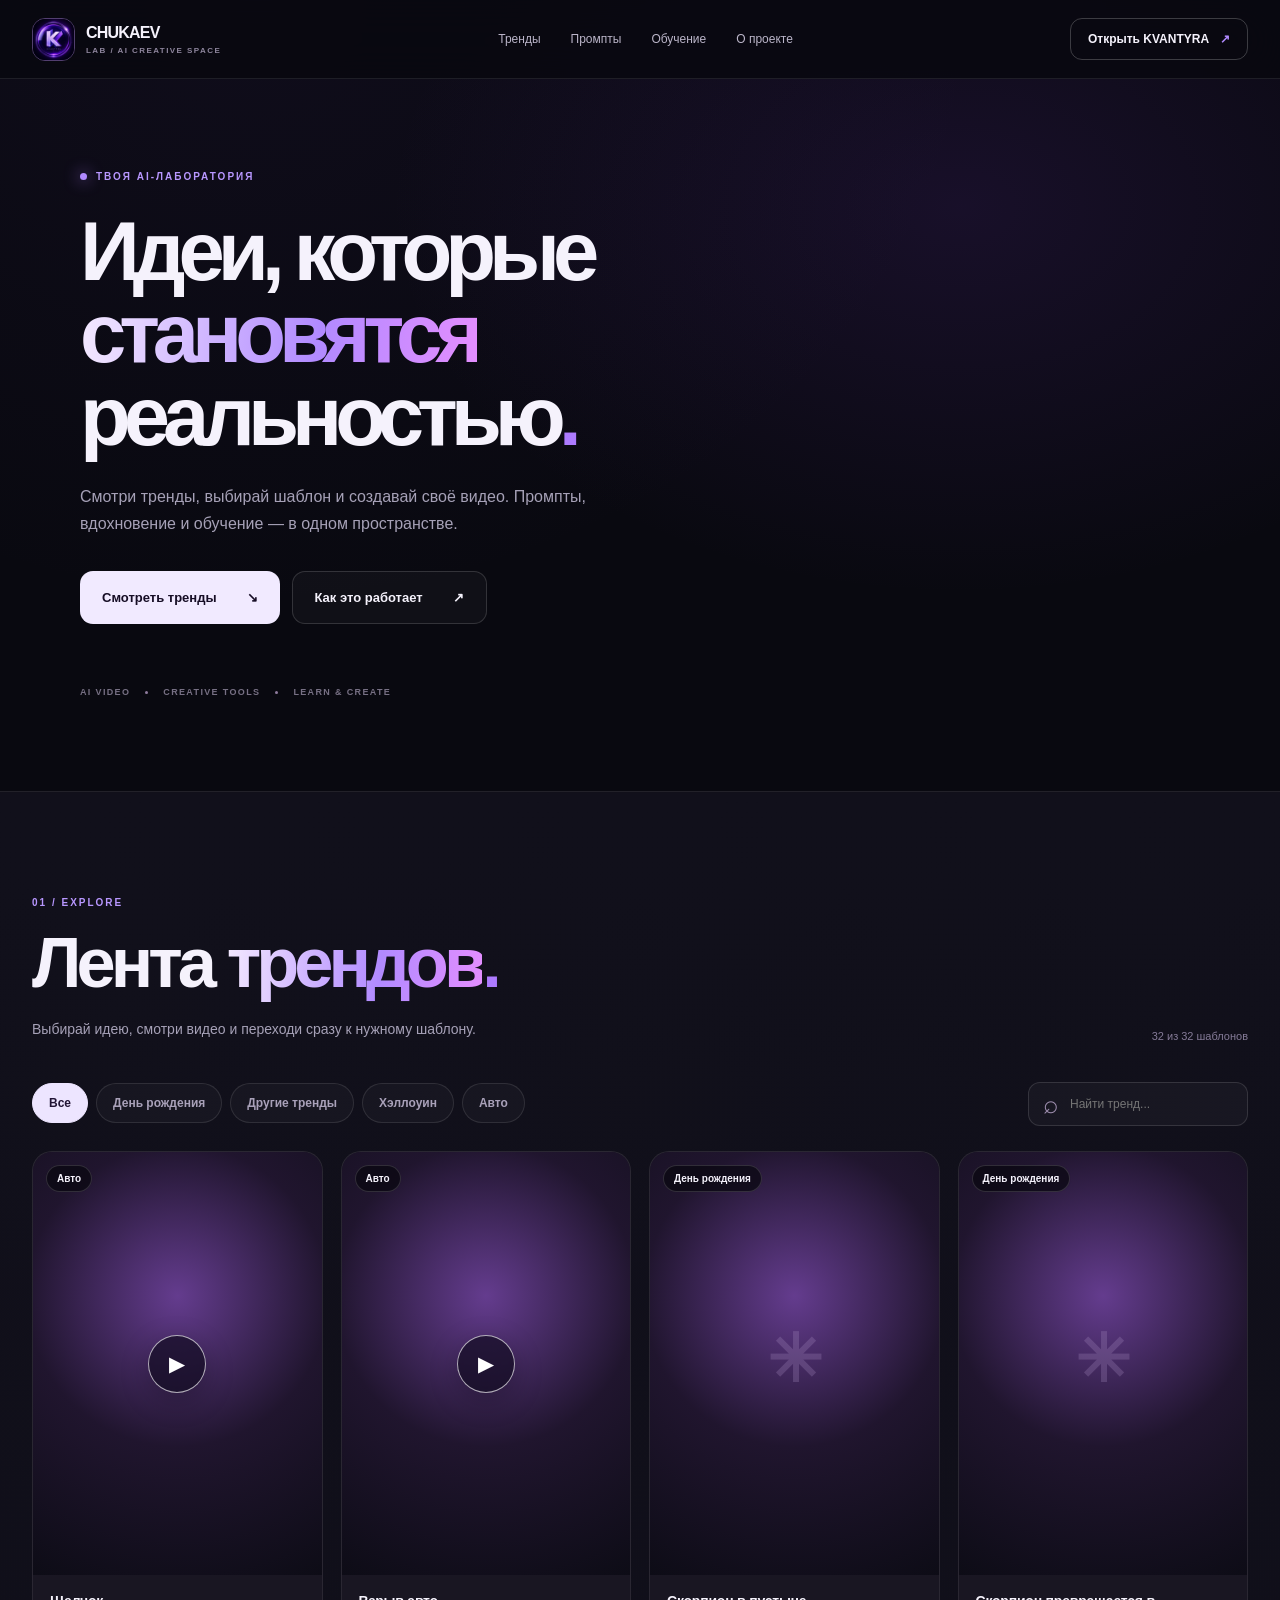
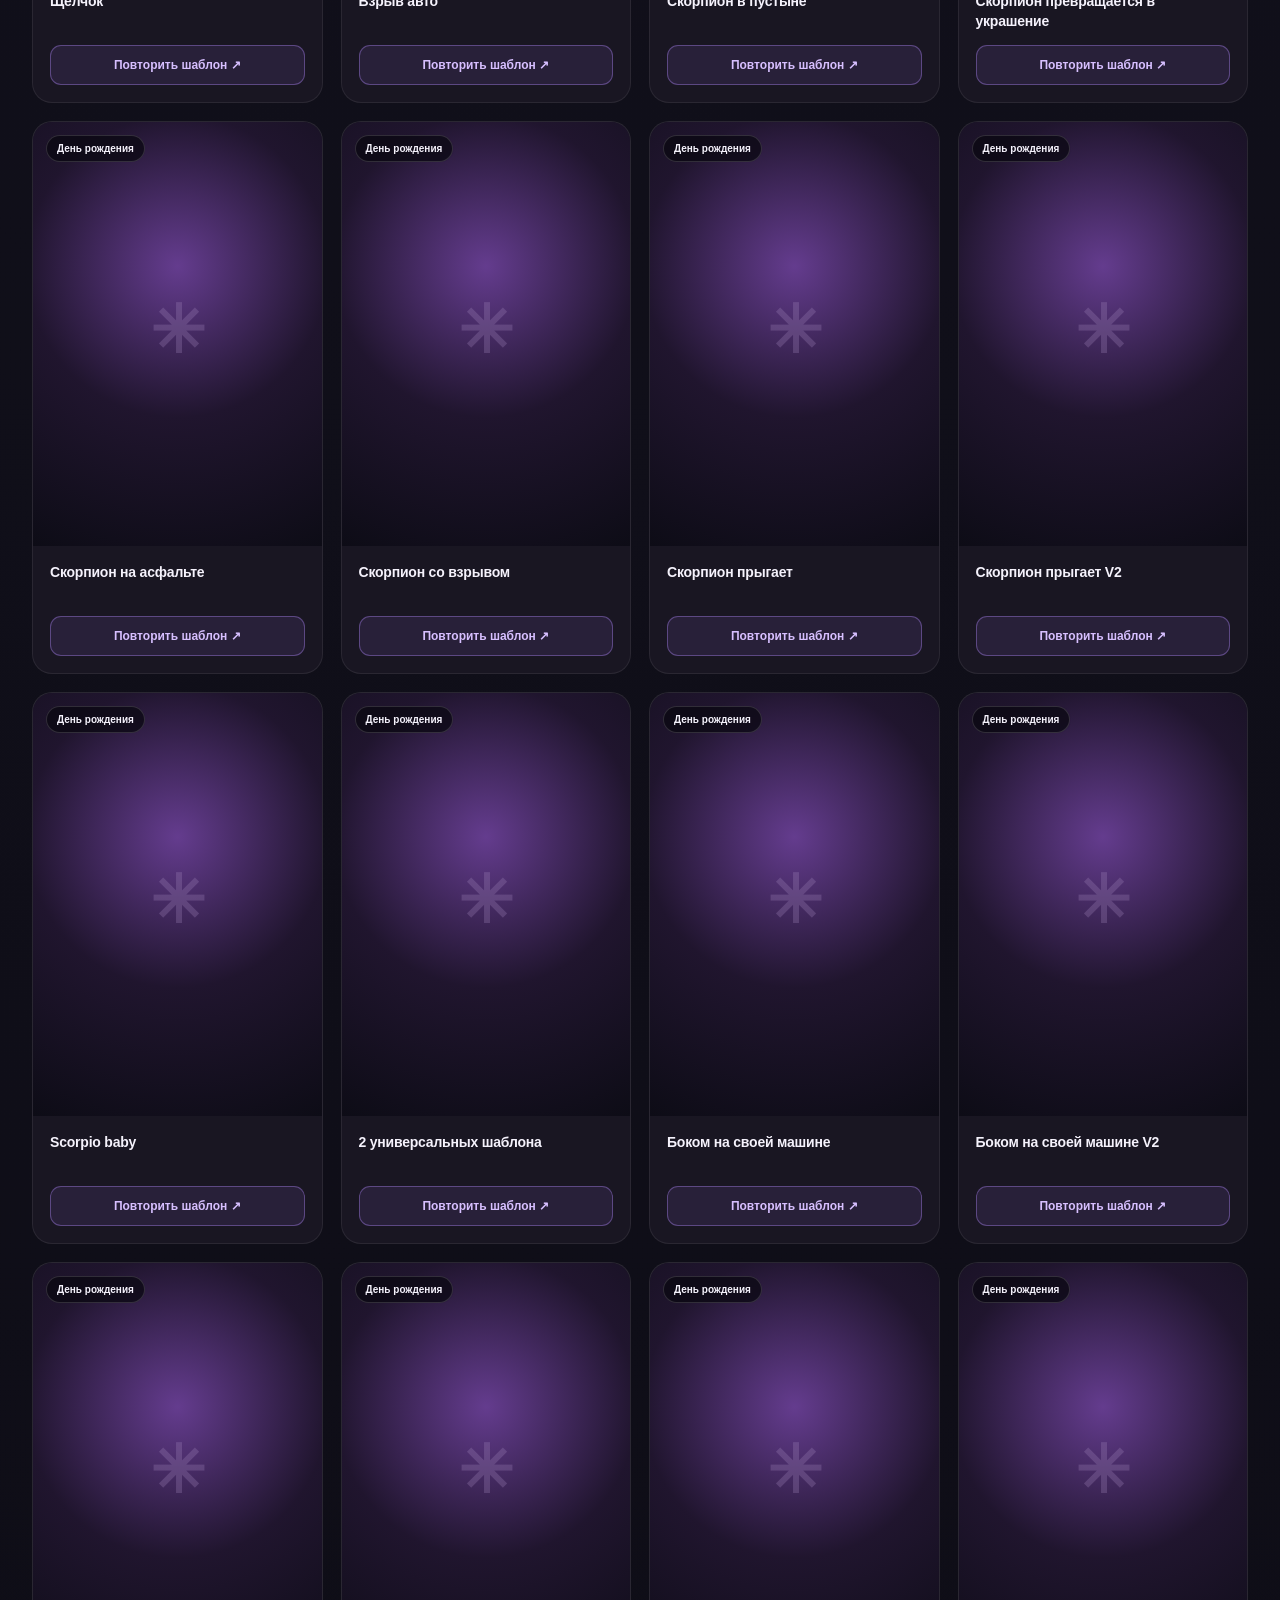
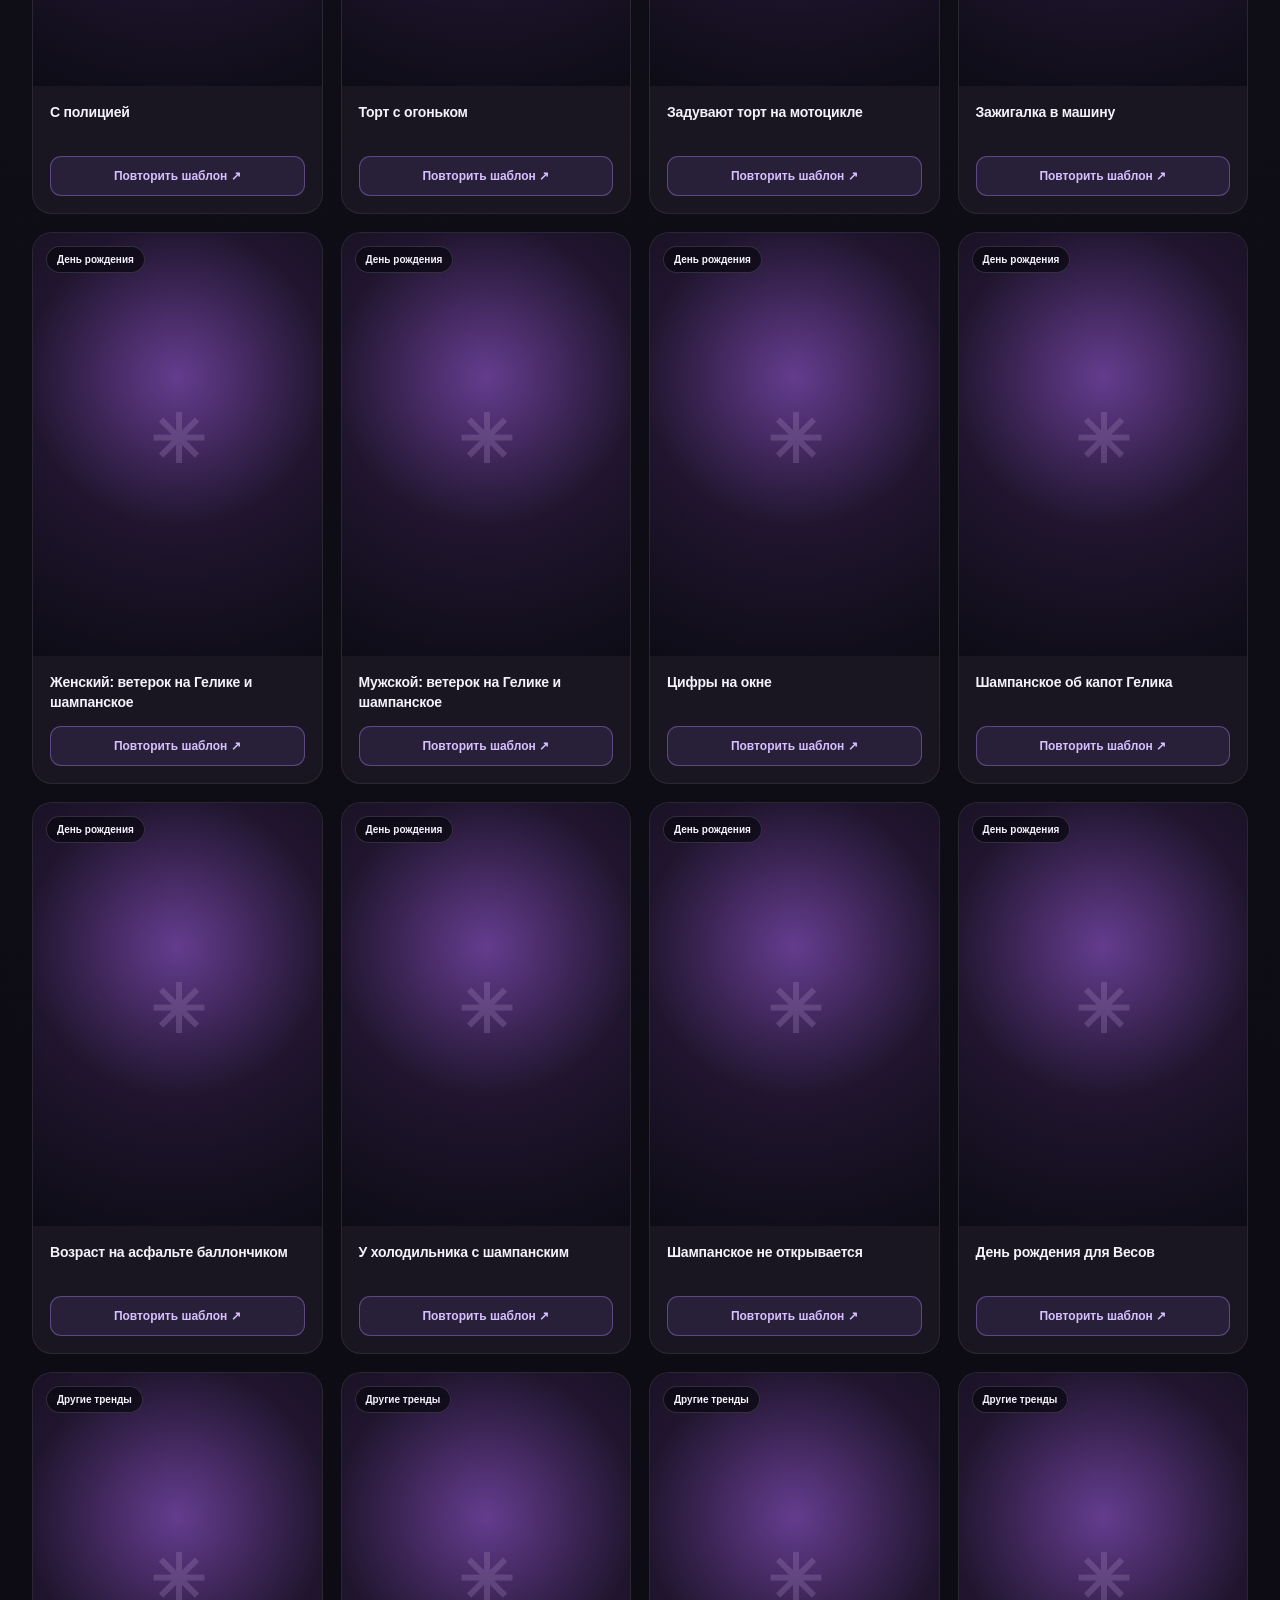
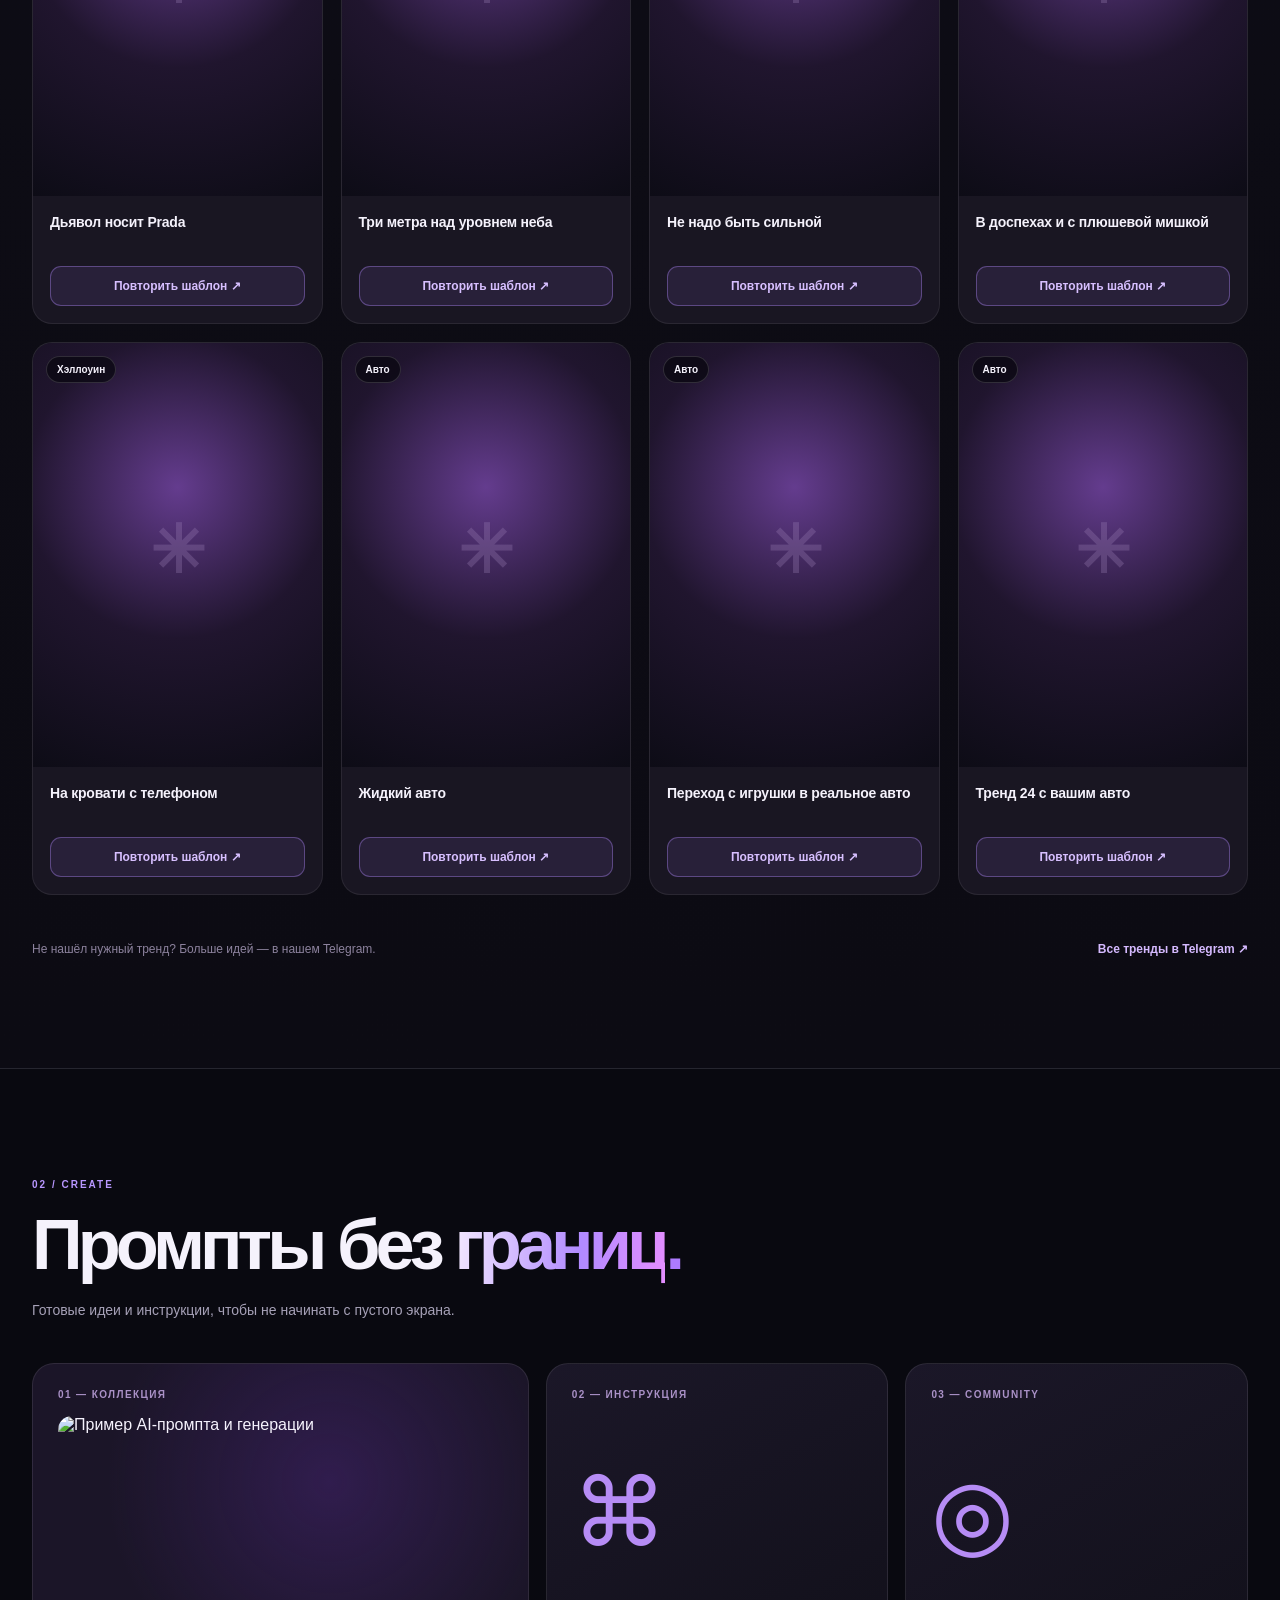
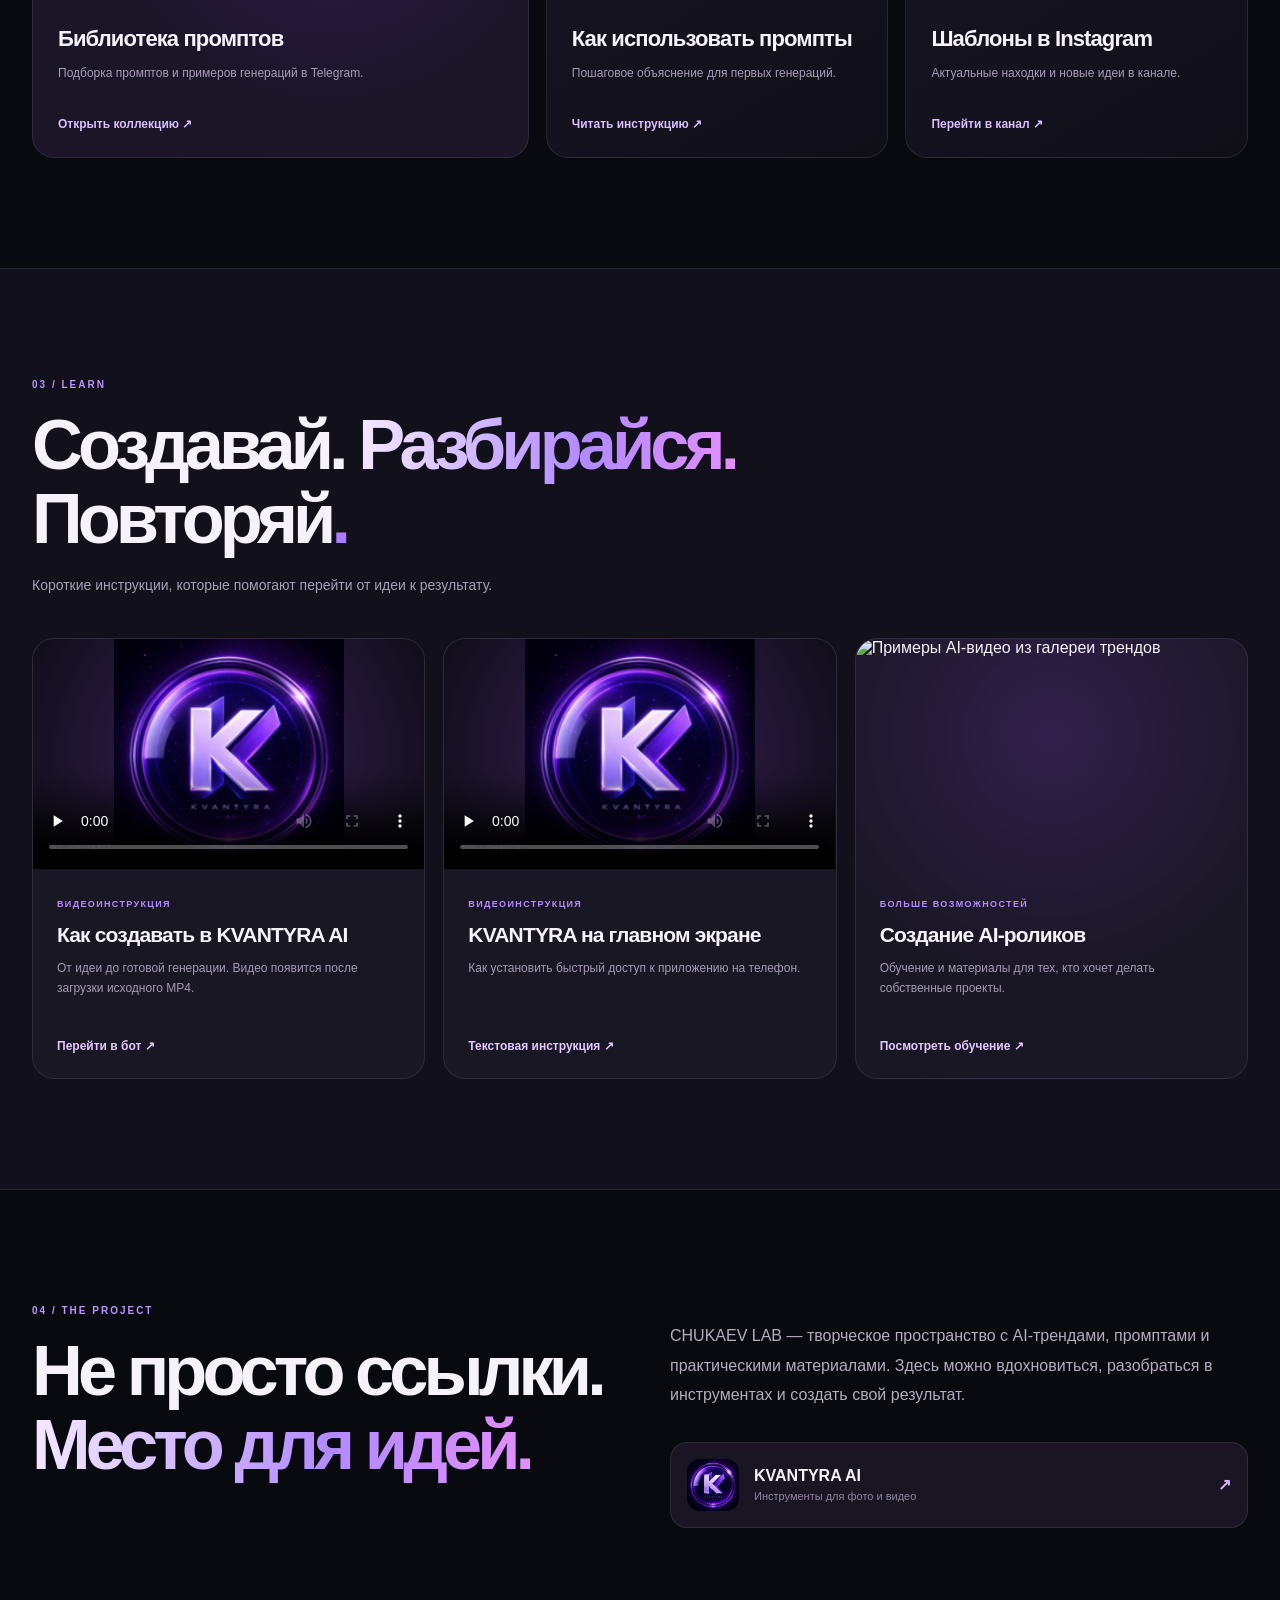
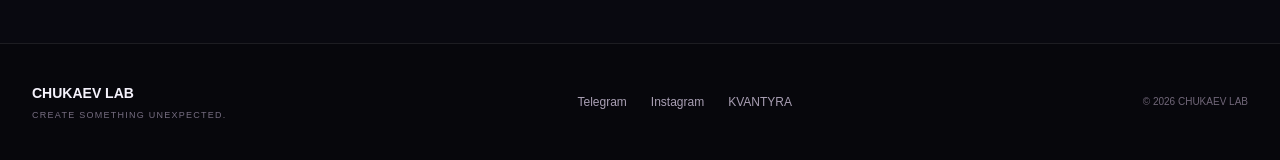
==== index.html @ f34a808a "Add files via upload" ====
<!doctype html><html lang="ru"><head><meta charset="utf-8"><meta name="viewport" content="width=device-width,initial-scale=1,viewport-fit=cover"><meta name="theme-color" content="#090910"><meta name="description" content="CHUKAEV LAB — галерея AI-трендов, промпты, обучение и KVANTYRA AI."><title>CHUKAEV LAB — AI-тренды, промпты и обучение</title><link rel="icon" href="favicon.ico"><link rel="stylesheet" href="styles.css"></head><body>
<header class="header"><div class="container nav"><a class="wordmark" href="#home"><img class="brand-logo" src="assets/brand/kvantyra.png" alt="KVANTYRA AI"><span>CHUKAEV<span class="wordmark-sub">LAB / AI CREATIVE SPACE</span></span></a><nav class="desktop-nav" aria-label="Разделы"><a href="#trends">Тренды</a><a href="#prompts">Промпты</a><a href="#learn">Обучение</a><a href="#about">О проекте</a></nav><a class="nav-cta" href="https://t.me/kvantyra_ai_bot" target="_blank" rel="noopener noreferrer">Открыть KVANTYRA <span>↗</span></a></div></header>
<main id="home"><section class="hero container"><div class="hero-copy"><div class="eyebrow"><span class="live-dot"></span> ТВОЯ AI-ЛАБОРАТОРИЯ</div><h1>Идеи, которые<br><em>становятся</em><br>реальностью<span class="period">.</span></h1><p>Смотри тренды, выбирай шаблон и создавай своё видео. Промпты, вдохновение и обучение — в одном пространстве.</p><div class="hero-actions"><a class="btn btn-light" href="#trends">Смотреть тренды <span>↘</span></a><a class="btn btn-ghost" href="#learn">Как это работает <span>↗</span></a></div><div class="hero-meta"><span>AI VIDEO</span><i></i><span>CREATIVE TOOLS</span><i></i><span>LEARN & CREATE</span></div></div></section>
<section class="catalog-section" id="trends"><div class="container"><div class="section-heading"><div><div class="eyebrow">01 / EXPLORE</div><h2>Лента <em>трендов</em><span class="period">.</span></h2><p>Выбирай идею, смотри видео и переходи сразу к нужному шаблону.</p></div><div class="counter" id="counter">Каталог шаблонов</div></div><div class="catalog-tools"><div class="filters" id="filters" aria-label="Категории"></div><label class="search"><span aria-hidden="true">⌕</span><input id="search" type="search" placeholder="Найти тренд..." autocomplete="off" aria-label="Поиск шаблонов"></label></div><div id="catalog" class="catalog" aria-live="polite"></div><p id="empty" class="empty" hidden>Ничего не найдено. Попробуй другую категорию или запрос.</p><div class="catalog-footer"><p>Не нашёл нужный тренд? Больше идей — в нашем Telegram.</p><a href="https://t.me/ai_prompts_chukaev/4358" target="_blank" rel="noopener noreferrer">Все тренды в Telegram ↗</a></div></div></section>
<section class="prompts-section container" id="prompts"><div class="section-heading"><div><div class="eyebrow">02 / CREATE</div><h2>Промпты без <em>границ</em><span class="period">.</span></h2><p>Готовые идеи и инструкции, чтобы не начинать с пустого экрана.</p></div></div><div class="feature-grid"><a class="feature feature-main" href="https://t.me/ai_prompts_chukaev/4358" target="_blank" rel="noopener noreferrer"><span class="feature-index">01 — КОЛЛЕКЦИЯ</span><img class="feature-photo" src="assets/brand/prompts-preview.jpg" alt="Пример AI-промпта и генерации" loading="lazy"><div><h3>Библиотека промптов</h3><p>Подборка промптов и примеров генераций в Telegram.</p><span class="feature-link">Открыть коллекцию ↗</span></div></a><a class="feature" href="https://t.me/ai_prompts_chukaev/4358?comment=7803" target="_blank" rel="noopener noreferrer"><span class="feature-index">02 — ИНСТРУКЦИЯ</span><div class="feature-icon">⌘</div><div><h3>Как использовать промпты</h3><p>Пошаговое объяснение для первых генераций.</p><span class="feature-link">Читать инструкцию ↗</span></div></a><a class="feature" href="https://www.instagram.com/channel/qYfP7tu4u8NRN8SK/" target="_blank" rel="noopener noreferrer"><span class="feature-index">03 — COMMUNITY</span><div class="feature-icon">◎</div><div><h3>Шаблоны в Instagram</h3><p>Актуальные находки и новые идеи в канале.</p><span class="feature-link">Перейти в канал ↗</span></div></a></div></section>
<section class="learn-section" id="learn"><div class="container"><div class="section-heading"><div><div class="eyebrow">03 / LEARN</div><h2>Создавай. <em>Разбирайся.</em><br>Повторяй<span class="period">.</span></h2><p>Короткие инструкции, которые помогают перейти от идеи к результату.</p></div></div><div class="lesson-grid"><article class="lesson"><div class="lesson-video"><video controls playsinline preload="none" poster="assets/brand/kvantyra.png"><source src="assets/videos/kvantyra-guide.mp4" type="video/mp4"></video><div class="lesson-fallback">01 / KVANTYRA AI</div></div><div class="lesson-body"><span>ВИДЕОИНСТРУКЦИЯ</span><h3>Как создавать в KVANTYRA AI</h3><p>От идеи до готовой генерации. Видео появится после загрузки исходного MP4.</p><a href="https://t.me/kvantyra_ai_bot" target="_blank" rel="noopener noreferrer">Перейти в бот ↗</a></div></article><article class="lesson"><div class="lesson-video"><video controls playsinline preload="none" poster="assets/brand/kvantyra.png"><source src="assets/videos/kvantyra-install.mp4" type="video/mp4"></video><div class="lesson-fallback">02 / QUICK START</div></div><div class="lesson-body"><span>ВИДЕОИНСТРУКЦИЯ</span><h3>KVANTYRA на главном экране</h3><p>Как установить быстрый доступ к приложению на телефон.</p><a href="https://t.me/ai_prompts_chukaev/3218?single" target="_blank" rel="noopener noreferrer">Текстовая инструкция ↗</a></div></article><article class="lesson lesson-special"><img class="special-photo" src="assets/brand/ai-video-preview.jpg" alt="Примеры AI-видео из галереи трендов" loading="lazy"><div class="lesson-body"><span>БОЛЬШЕ ВОЗМОЖНОСТЕЙ</span><h3>Создание AI-роликов</h3><p>Обучение и материалы для тех, кто хочет делать собственные проекты.</p><a href="https://t.me/tribute/app?startapp=sXKC" target="_blank" rel="noopener noreferrer">Посмотреть обучение ↗</a></div></article></div></div></section>
<section class="about-section container" id="about"><div><div class="eyebrow">04 / THE PROJECT</div><h2>Не просто ссылки.<br><em>Место для идей.</em></h2></div><div class="about-right"><p>CHUKAEV LAB — творческое пространство с AI-трендами, промптами и практическими материалами. Здесь можно вдохновиться, разобраться в инструментах и создать свой результат.</p><a class="about-product" href="https://t.me/kvantyra_ai_bot" target="_blank" rel="noopener noreferrer"><img src="assets/brand/kvantyra.png" alt="Логотип KVANTYRA AI"><span><strong>KVANTYRA AI</strong><small>Инструменты для фото и видео</small></span><b>↗</b></a></div></section></main>
<footer class="footer"><div class="container footer-inner"><div><strong>CHUKAEV LAB</strong><span>CREATE SOMETHING UNEXPECTED.</span></div><div class="footer-links"><a href="https://t.me/ai_prompts_chukaev" target="_blank" rel="noopener noreferrer">Telegram</a><a href="https://www.instagram.com/channel/qYfP7tu4u8NRN8SK/" target="_blank" rel="noopener noreferrer">Instagram</a><a href="https://t.me/kvantyra_ai_bot" target="_blank" rel="noopener noreferrer">KVANTYRA</a></div><small>© 2026 CHUKAEV LAB</small></div></footer><script src="app.js" defer></script></body></html>
---- styles.css ----
:root{color-scheme:dark;--bg:#090910;--panel:#11111b;--ink:#f5f2fc;--muted:#a6a1b7;--line:#ffffff17;--purple:#b18aff}*{box-sizing:border-box}html{scroll-behavior:smooth}body{margin:0;background:var(--bg);color:var(--ink);font-family:Inter,-apple-system,BlinkMacSystemFont,'Segoe UI',sans-serif;-webkit-font-smoothing:antialiased}body:before{content:"";position:absolute;inset:0 0 auto;height:860px;pointer-events:none;background:radial-gradient(ellipse at 75% 24%,#6832ae29,transparent 42%),radial-gradient(ellipse at 20% 0%,#51318a17,transparent 50%)}a{color:inherit;text-decoration:none}button,input{font:inherit}button{cursor:pointer}button:focus-visible,a:focus-visible,input:focus-visible{outline:2px solid var(--purple);outline-offset:3px}.container{width:min(1240px,calc(100% - 64px));margin:auto}.header{position:sticky;top:0;z-index:30;background:#090910d9;border-bottom:1px solid var(--line);backdrop-filter:blur(22px)}.nav{height:78px;display:flex;align-items:center;justify-content:space-between;gap:24px}.wordmark{display:flex;align-items:center;gap:11px;font-size:16px;font-weight:900;letter-spacing:-.05em}.mark{width:43px;height:43px;border:1px solid #ab7dff70;border-radius:14px;display:grid;place-items:center;background:linear-gradient(135deg,#32214c,#110e1d);font-size:24px}.mark span{font-size:10px;color:#c7a3ff}.wordmark-sub{display:block;font-size:8px;letter-spacing:.18em;font-weight:700;color:#8f869e;margin-top:4px}.desktop-nav{display:flex;gap:30px;font-size:12px;color:#bbb5c9}.desktop-nav a:hover,.footer a:hover{color:#fff}.nav-cta{border:1px solid #ffffff35;border-radius:12px;padding:13px 17px;font-size:12px;font-weight:700;white-space:nowrap}.nav-cta span{color:var(--purple);margin-left:8px}.hero{min-height:660px;display:grid;grid-template-columns:1.12fr .88fr;align-items:center;position:relative;gap:20px;padding-block:95px 105px}.eyebrow{font-size:10px;letter-spacing:.2em;color:#b897ff;font-weight:800;display:flex;align-items:center;gap:9px}.live-dot{width:7px;height:7px;background:#b18aff;border-radius:50%;box-shadow:0 0 16px #a874ff}.hero h1{font-size:clamp(54px,6.5vw,104px);line-height:.99;letter-spacing:-.085em;margin:29px 0 25px;font-weight:850}.hero h1 em,h2 em{font-style:normal;background:linear-gradient(95deg,#f4eaff,#b18aff 60%,#e48eff);background-clip:text;color:transparent}.period{color:#ad7bff}.hero-copy>p{max-width:520px;color:var(--muted);line-height:1.7;font-size:16px}.hero-actions{display:flex;gap:12px;flex-wrap:wrap;margin-top:34px}.btn{padding:18px 22px;border-radius:13px;font-size:13px;font-weight:750;display:inline-flex;gap:30px;align-items:center;justify-content:space-between}.btn-light{background:#f1eaff;color:#160d25}.btn-ghost{border:1px solid #ffffff25;background:#ffffff08}.hero-meta{display:flex;gap:15px;align-items:center;color:#777084;font-size:9px;letter-spacing:.15em;font-weight:700;margin-top:63px}.hero-meta i{height:3px;width:3px;background:#8f7c9e;border-radius:50%}.hero-art{height:480px;position:relative;display:grid;place-items:center;isolation:isolate}.hero-art:before{content:"";position:absolute;width:80%;aspect-ratio:1;background:#7138c650;filter:blur(110px);z-index:-1}.orb-ring{position:absolute;width:82%;aspect-ratio:1;border:1px solid #a269ff68;border-radius:50%;box-shadow:0 0 40px #a669ff25,inset 0 0 50px #9a58ff1a;transform:rotateX(24deg) rotate(-17deg)}.ring-two{width:94%;transform:rotateX(55deg) rotate(35deg);border-color:#d49aff42}.orb-core{width:60%;aspect-ratio:1;border-radius:50%;background:radial-gradient(circle at 36% 25%,#a96aff48,#2a114f 38%,#0b0819 76%);border:1px solid #d0a1ff6b;box-shadow:inset 0 0 60px #b065ff35,0 0 80px #8e4cff45;display:grid;place-items:center}.orb-core>span{font-size:clamp(120px,15vw,230px);font-weight:950;letter-spacing:-.14em;line-height:1;text-shadow:0 0 40px #ac72ff9c}.spark{font-size:.22em;vertical-align:top;position:relative;top:.5em;left:-.5em;color:#c79dff}.art-caption{position:absolute;bottom:0;color:#8f80a3;font-size:9px;letter-spacing:.2em}.catalog-section{background:linear-gradient(#11101b,#0c0b13);padding:105px 0 100px;border-block:1px solid var(--line)}.section-heading{display:flex;align-items:end;justify-content:space-between;gap:25px;margin-bottom:40px}.section-heading h2,.about-section h2{font-size:clamp(42px,5.5vw,74px);letter-spacing:-.07em;line-height:1.05;margin:18px 0}.section-heading p{color:var(--muted);font-size:14px;line-height:1.7;margin:0}.counter{color:#857b98;font-size:11px;white-space:nowrap}.catalog-tools{display:flex;align-items:center;justify-content:space-between;gap:18px;margin-bottom:25px}.filters{display:flex;gap:8px;overflow:auto;scrollbar-width:none;padding-bottom:3px}.filters::-webkit-scrollbar{display:none}.filter{background:#ffffff07;color:#a9a1b9;border:1px solid #ffffff1b;border-radius:99px;padding:12px 16px;white-space:nowrap;font-size:12px;font-weight:650}.filter.active{background:#ede5ff;color:#211434;border-color:#ede5ff}.search{height:44px;border:1px solid #ffffff20;border-radius:12px;background:#ffffff08;display:flex;align-items:center;gap:9px;padding:0 14px;min-width:220px;color:#9e8eae}.search span{font-size:26px}.search input{background:none;border:0;outline:0;color:#fff;min-width:0;width:100%;font-size:12px}.catalog{display:grid;grid-template-columns:repeat(4,minmax(0,1fr));gap:18px}.trend-card{background:#191622;border:1px solid #ffffff13;border-radius:20px;overflow:hidden;transition:transform .2s,border-color .2s}.trend-card:hover{transform:translateY(-4px);border-color:#a780ff80}.trend-media{aspect-ratio:9/13.2;background:radial-gradient(circle at 50% 34%,#643c8e,#20152e 48%,#0d0c16);position:relative;overflow:hidden}.trend-media video{width:100%;height:100%;object-fit:cover;display:block}.trend-placeholder{position:absolute;inset:0;display:grid;place-items:center;text-align:center;padding:18px;color:#a58abf}.trend-placeholder strong{font-size:66px;font-weight:900;opacity:.28}.trend-placeholder small{display:block;font-size:11px;margin-top:8px;opacity:.75}.trend-tag{position:absolute;top:13px;left:13px;z-index:2;padding:7px 10px;border-radius:99px;background:#090710b8;border:1px solid #ffffff25;font-size:10px;font-weight:650;backdrop-filter:blur(10px)}.trend-play{position:absolute;bottom:12px;right:12px;z-index:3;width:38px;height:38px;border:1px solid #ffffff52;border-radius:50%;background:#0b081caa;color:#fff;display:grid;place-items:center;font-size:16px}.trend-body{padding:17px}.trend-body h3{font-size:14px;line-height:1.4;min-height:39px;margin:0 0 14px;letter-spacing:-.015em}.trend-action{display:flex;justify-content:center;align-items:center;gap:8px;width:100%;border:1px solid #b48bff60;background:#a47af01c;color:#d7bfff;border-radius:11px;padding:12px 8px;font-size:12px;font-weight:750}.trend-action.disabled{border-color:#ffffff1c;color:#8b8395;background:#ffffff05;cursor:default}.empty{text-align:center;color:#a69eb5;padding:70px 0}.catalog-footer{display:flex;justify-content:space-between;align-items:center;gap:20px;margin-top:35px;color:#8d839e;font-size:12px}.catalog-footer a{color:#d5baff;font-weight:750}.prompts-section{padding-block:110px}.feature-grid{display:grid;grid-template-columns:1.45fr 1fr 1fr;gap:17px}.feature{min-height:330px;background:linear-gradient(150deg,#1b1728,#100f18);border:1px solid var(--line);border-radius:22px;padding:25px;display:flex;flex-direction:column;justify-content:space-between;overflow:hidden;transition:transform .2s}.feature:hover{transform:translateY(-4px)}.feature-main{background:radial-gradient(circle at 60% 30%,#5b2c9955,transparent 55%),#1b1528}.feature-index{color:#aa91c7;font-size:10px;letter-spacing:.14em;font-weight:750}.feature-graphic{font-size:100px;font-weight:900;letter-spacing:-.12em;color:#e8d9ff;line-height:1}.feature-graphic span{font-size:38px;vertical-align:top;color:#b07dff}.feature-icon{font-size:95px;color:#b68cf5;line-height:1}.feature h3{font-size:22px;letter-spacing:-.04em;margin:0 0 8px}.feature p{font-size:12px;color:#a89db7;line-height:1.6;min-height:38px}.feature-link{font-size:12px;color:#d9bfff;font-weight:750}.learn-section{padding:110px 0;background:#11101b;border-block:1px solid var(--line)}.lesson-grid{display:grid;grid-template-columns:repeat(3,1fr);gap:18px}.lesson{background:#191723;border:1px solid var(--line);border-radius:22px;overflow:hidden}.lesson-video{height:230px;position:relative;background:radial-gradient(circle at center,#392058,#100e19)}.lesson-video video{width:100%;height:100%;object-fit:contain;position:relative;z-index:1}.lesson-fallback{position:absolute;bottom:15px;left:18px;font-size:10px;color:#b59dc8;letter-spacing:.1em}.lesson-body{padding:24px}.lesson-body>span{font-size:9px;color:#b48cff;letter-spacing:.15em;font-weight:800}.lesson-body h3{font-size:21px;letter-spacing:-.04em;margin:12px 0}.lesson-body p{font-size:12px;color:#a49bb3;line-height:1.65;min-height:60px}.lesson-body a{display:inline-block;color:#e2c9ff;font-size:12px;font-weight:750;margin-top:8px}.lesson-special{background:radial-gradient(circle at 50% 22%,#683a9d60,#191723 65%)}.special-art{height:230px;display:grid;place-items:center;color:#d1adff;font-size:140px;text-shadow:0 0 55px #a45aff}.about-section{padding-block:115px;display:grid;grid-template-columns:1fr 1fr;gap:60px}.about-right>p{color:#b4acbf;line-height:1.85;font-size:16px}.about-product{display:flex;align-items:center;gap:15px;background:#191523;border:1px solid var(--line);padding:16px;border-radius:17px;margin-top:32px}.about-product img{width:52px;height:52px;object-fit:cover;border-radius:13px}.about-product span{flex:1}.about-product strong,.about-product small{display:block}.about-product small{color:#91859d;font-size:11px;margin-top:5px}.about-product b{color:#d5b4ff}.footer{border-top:1px solid var(--line);background:#07070c}.footer-inner{padding:40px 0;display:flex;align-items:center;justify-content:space-between;gap:30px}.footer-inner strong{font-size:14px}.footer-inner span{display:block;font-size:9px;color:#766d81;letter-spacing:.14em;margin-top:8px}.footer-links{display:flex;gap:24px;color:#a99fb4;font-size:12px}.footer small{color:#716779;font-size:10px}@media(max-width:1050px){.catalog{grid-template-columns:repeat(3,minmax(0,1fr))}.feature-grid{grid-template-columns:repeat(2,1fr)}.feature-main{grid-column:span 2}.hero{min-height:600px}.hero-art{height:400px}.desktop-nav{gap:14px}}@media(max-width:720px){.container{width:min(100% - 32px,540px)}.nav{height:66px}.desktop-nav{display:none}.nav-cta{font-size:10px;padding:12px}.wordmark{font-size:13px}.mark{width:37px;height:37px}.hero{display:flex;flex-direction:column;align-items:stretch;min-height:0;padding:70px 0 65px;gap:10px}.hero h1{font-size:clamp(51px,12vw,80px)}.hero-copy>p{font-size:14px}.hero-art{height:300px}.orb-core>span{font-size:130px}.hero-meta{margin-top:36px}.catalog-section,.prompts-section,.learn-section{padding-block:72px}.section-heading{display:block;margin-bottom:25px}.section-heading h2,.about-section h2{font-size:clamp(40px,9vw,60px)}.counter{margin-top:14px}.catalog-tools{flex-direction:column-reverse;align-items:stretch}.search{width:100%}.catalog{grid-template-columns:repeat(2,minmax(0,1fr));gap:11px}.trend-card{border-radius:15px}.trend-body{padding:12px}.trend-body h3{font-size:12px;min-height:35px}.trend-tag{font-size:9px;top:8px;left:8px}.trend-action{font-size:11px;padding:11px 5px}.catalog-footer{align-items:flex-start;flex-direction:column}.feature-grid,.lesson-grid{grid-template-columns:1fr}.feature-main{grid-column:auto}.feature{min-height:280px}.lesson-video{height:240px}.about-section{grid-template-columns:1fr;padding-block:75px;gap:15px}.footer-inner{align-items:flex-start;flex-direction:column}.footer-links{flex-wrap:wrap}}@media(max-width:380px){.catalog{gap:8px}.trend-body{padding:10px}.trend-body h3{font-size:11px}.hero h1{font-size:49px}.nav-cta{padding:10px 8px}.wordmark-sub{font-size:7px}}@media(prefers-reduced-motion:reduce){*,*:before,*:after{scroll-behavior:auto!important;transition:none!important;animation:none!important}}

/* Video card: centered playback and first-frame preview */
.trend-play{top:50%;left:50%;right:auto;bottom:auto;transform:translate(-50%,-50%);width:58px;height:58px;border:1px solid rgba(255,255,255,.65);border-radius:50%;background:rgba(10,7,23,.62);backdrop-filter:blur(12px);-webkit-backdrop-filter:blur(12px);font-size:21px;box-shadow:0 8px 28px rgba(0,0,0,.25);transition:background .2s,scale .2s}
.trend-play:hover{background:rgba(88,48,137,.85);scale:1.05}
.trend-play:focus-visible{outline:2px solid #fff;outline-offset:4px}
.trend-media video{background:transparent}
@media(max-width:720px){.trend-play{width:52px;height:52px;font-size:19px}}

/* CHUKAEV LAB visual refinements — 2026-10-28 */
.brand-logo{display:block;width:43px;height:43px;flex:0 0 43px;object-fit:cover;border-radius:13px;border:1px solid rgba(193,146,255,.4)}
.hero{grid-template-columns:1fr;min-height:0;max-width:1120px;padding-top:92px;padding-bottom:94px}
.hero-copy{max-width:850px}
.feature-photo{width:100%;height:190px;object-fit:cover;object-position:center 30%;border-radius:14px;display:block;margin:16px 0 20px;filter:saturate(1.08)}
.special-photo{display:block;width:100%;height:230px;object-fit:cover;object-position:center 40%}
.trend-play.is-playing{background:rgba(8,7,16,.13);border-color:rgba(255,255,255,.24);color:rgba(255,255,255,.62);box-shadow:none;backdrop-filter:none;-webkit-backdrop-filter:none;opacity:.25;transition:opacity .2s,background .2s}
.trend-play.is-playing:hover,.trend-play.is-playing:focus-visible{opacity:.85;background:rgba(8,7,16,.45)}
@media(hover:none){.trend-play.is-playing{opacity:.17}}
@media(max-width:720px){.hero{padding:54px 0 68px}.brand-logo{width:37px;height:37px;flex-basis:37px}.feature-photo{height:175px}}
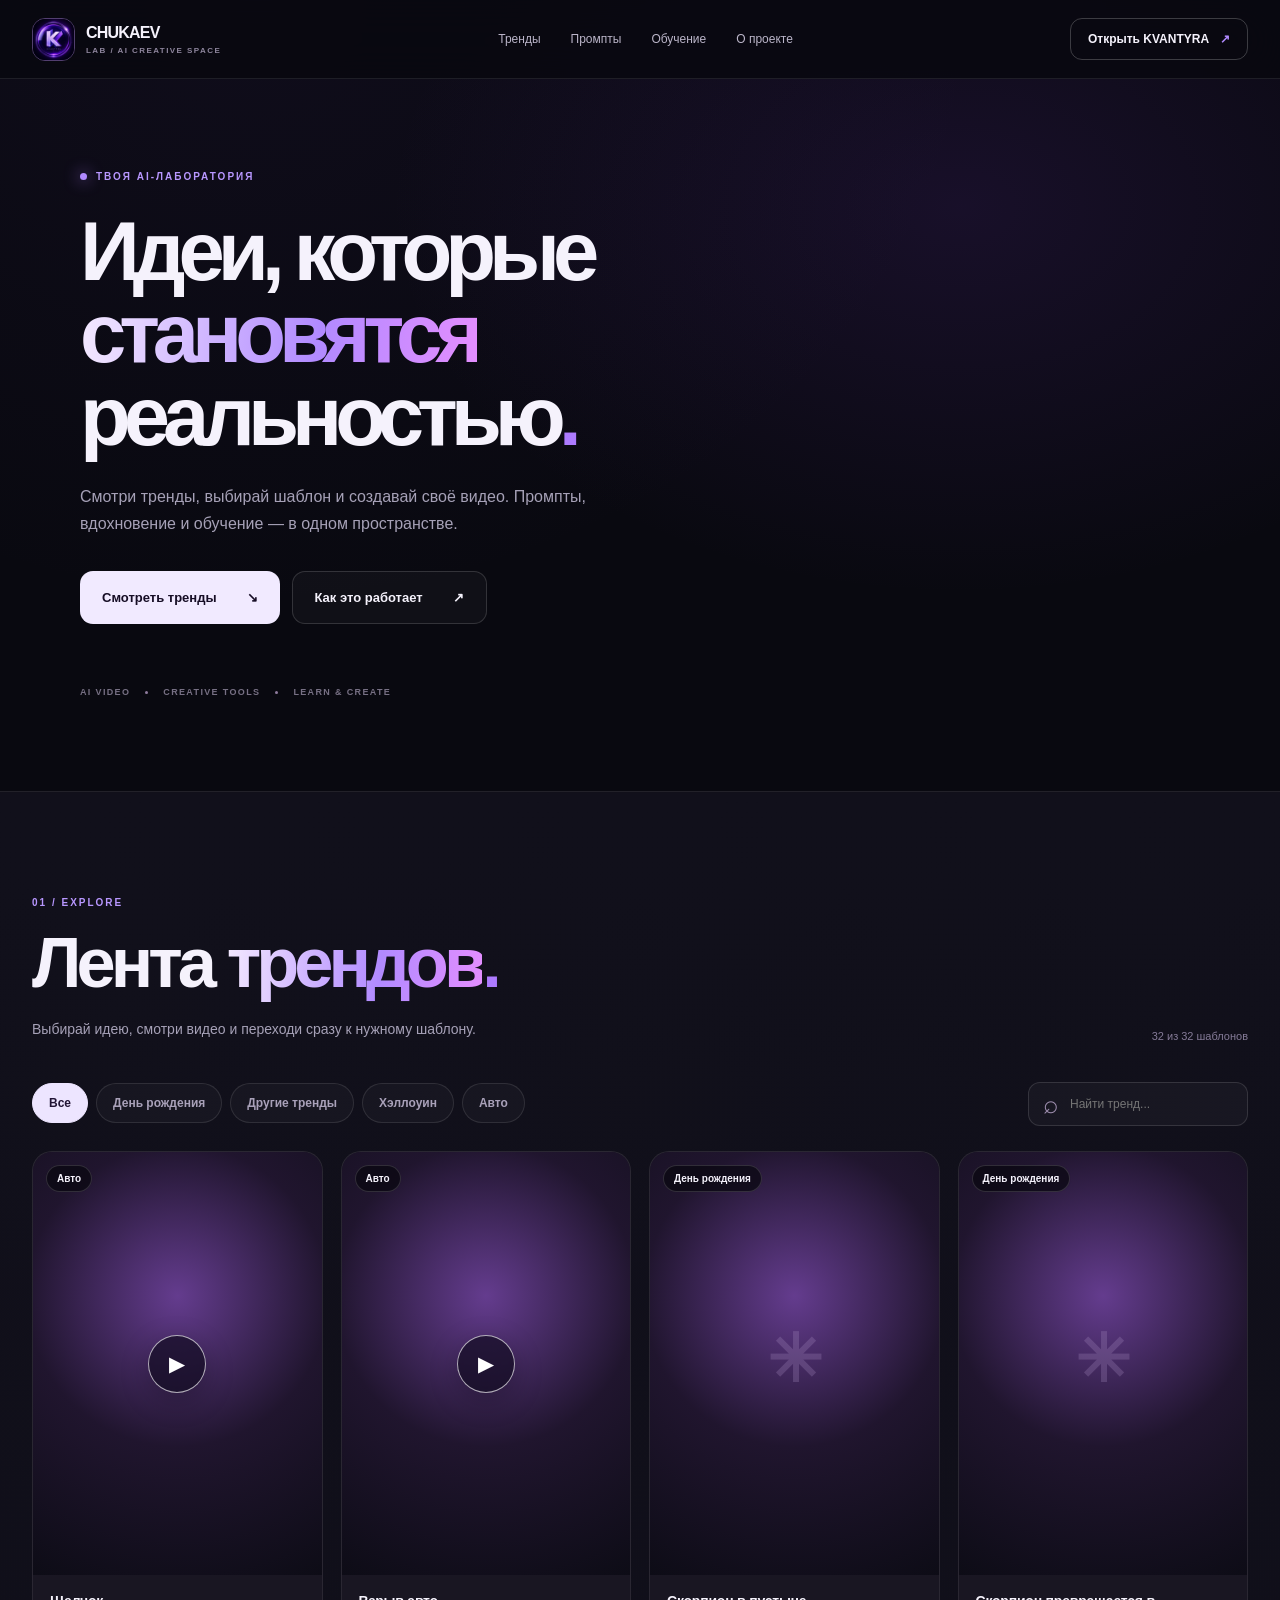
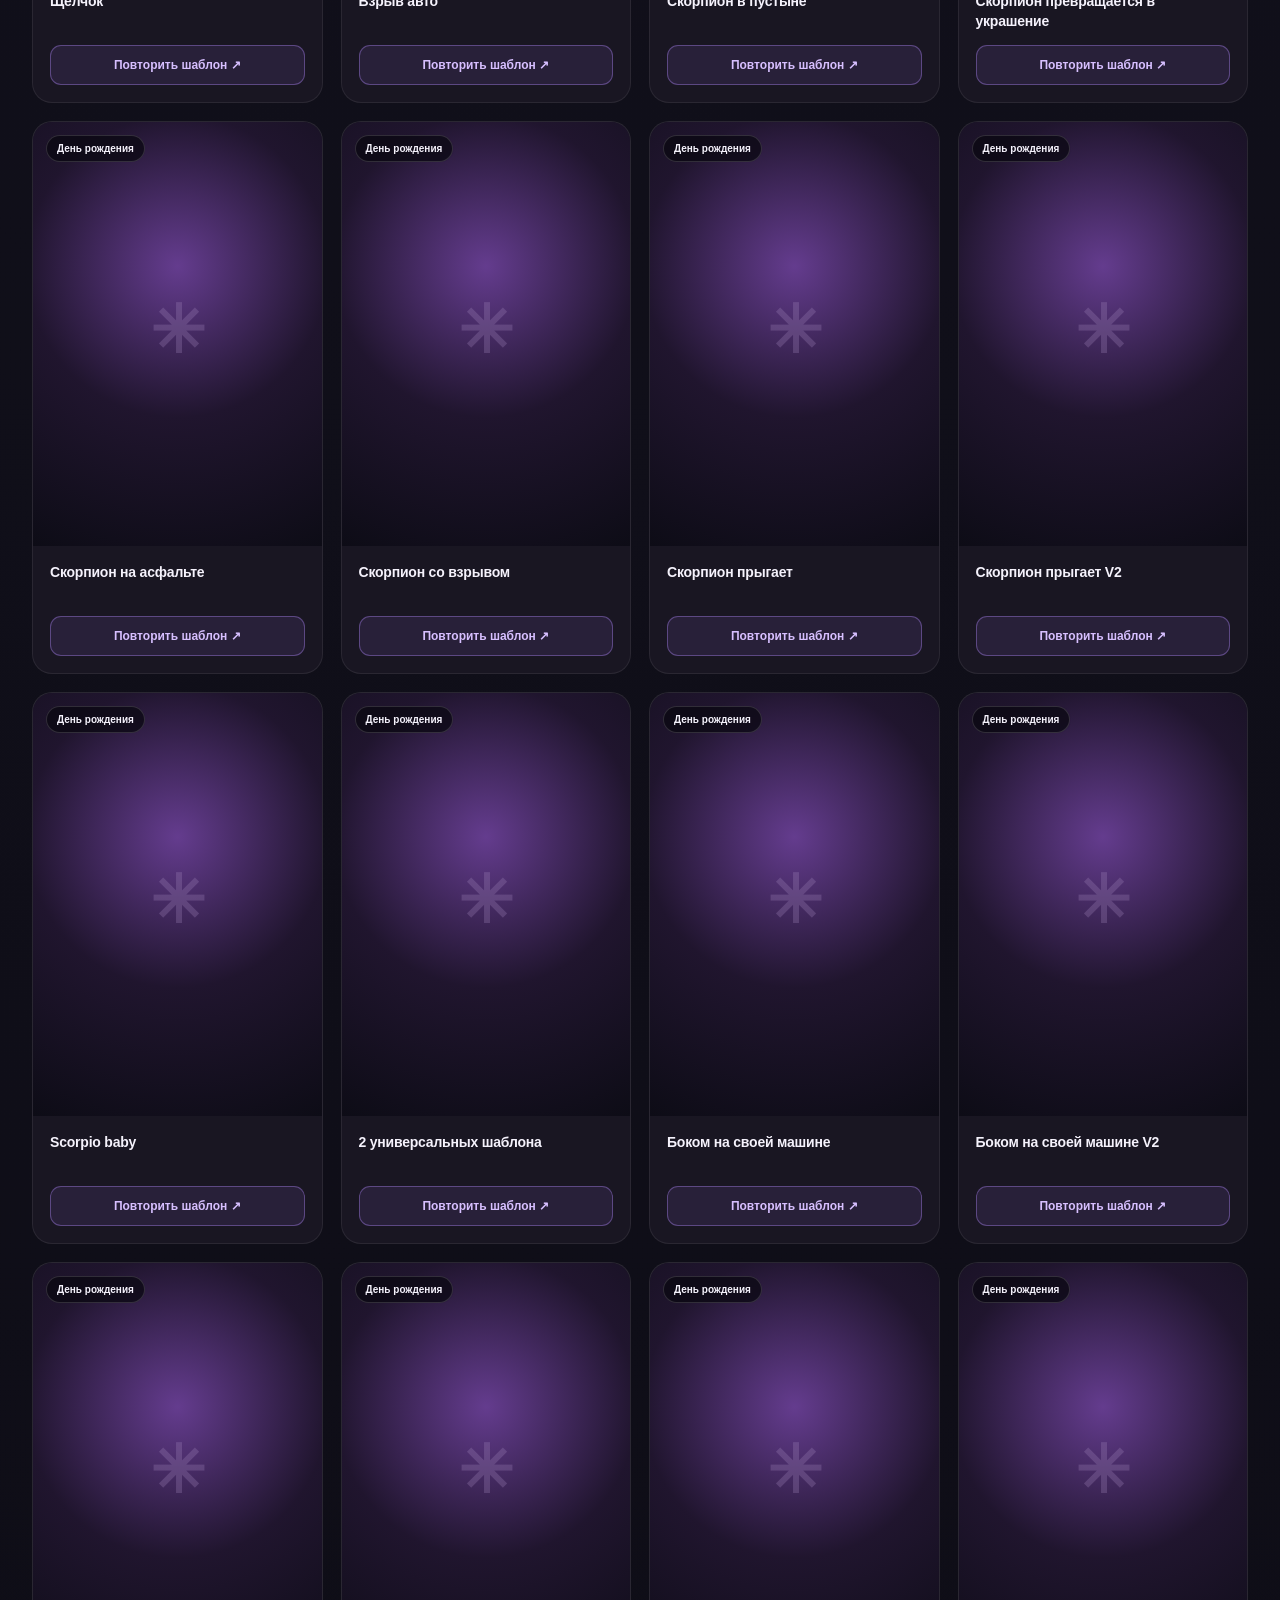
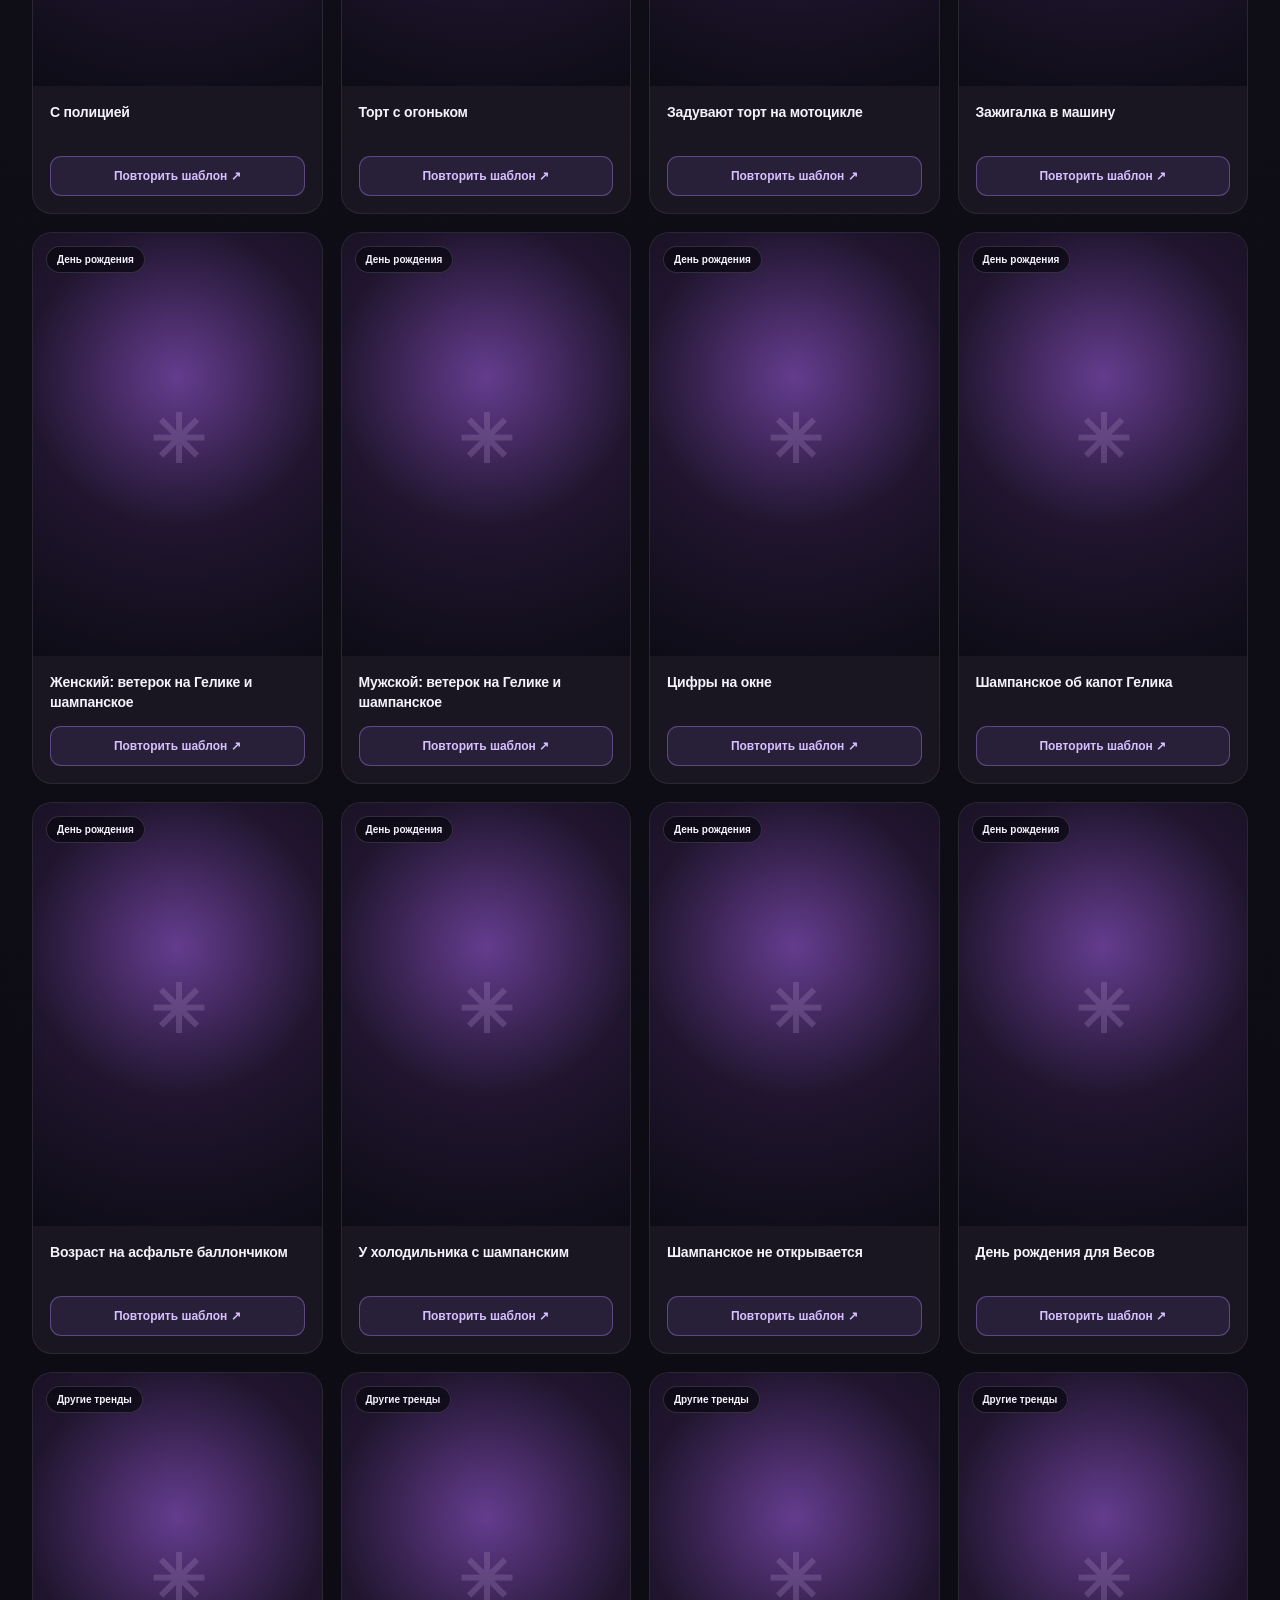
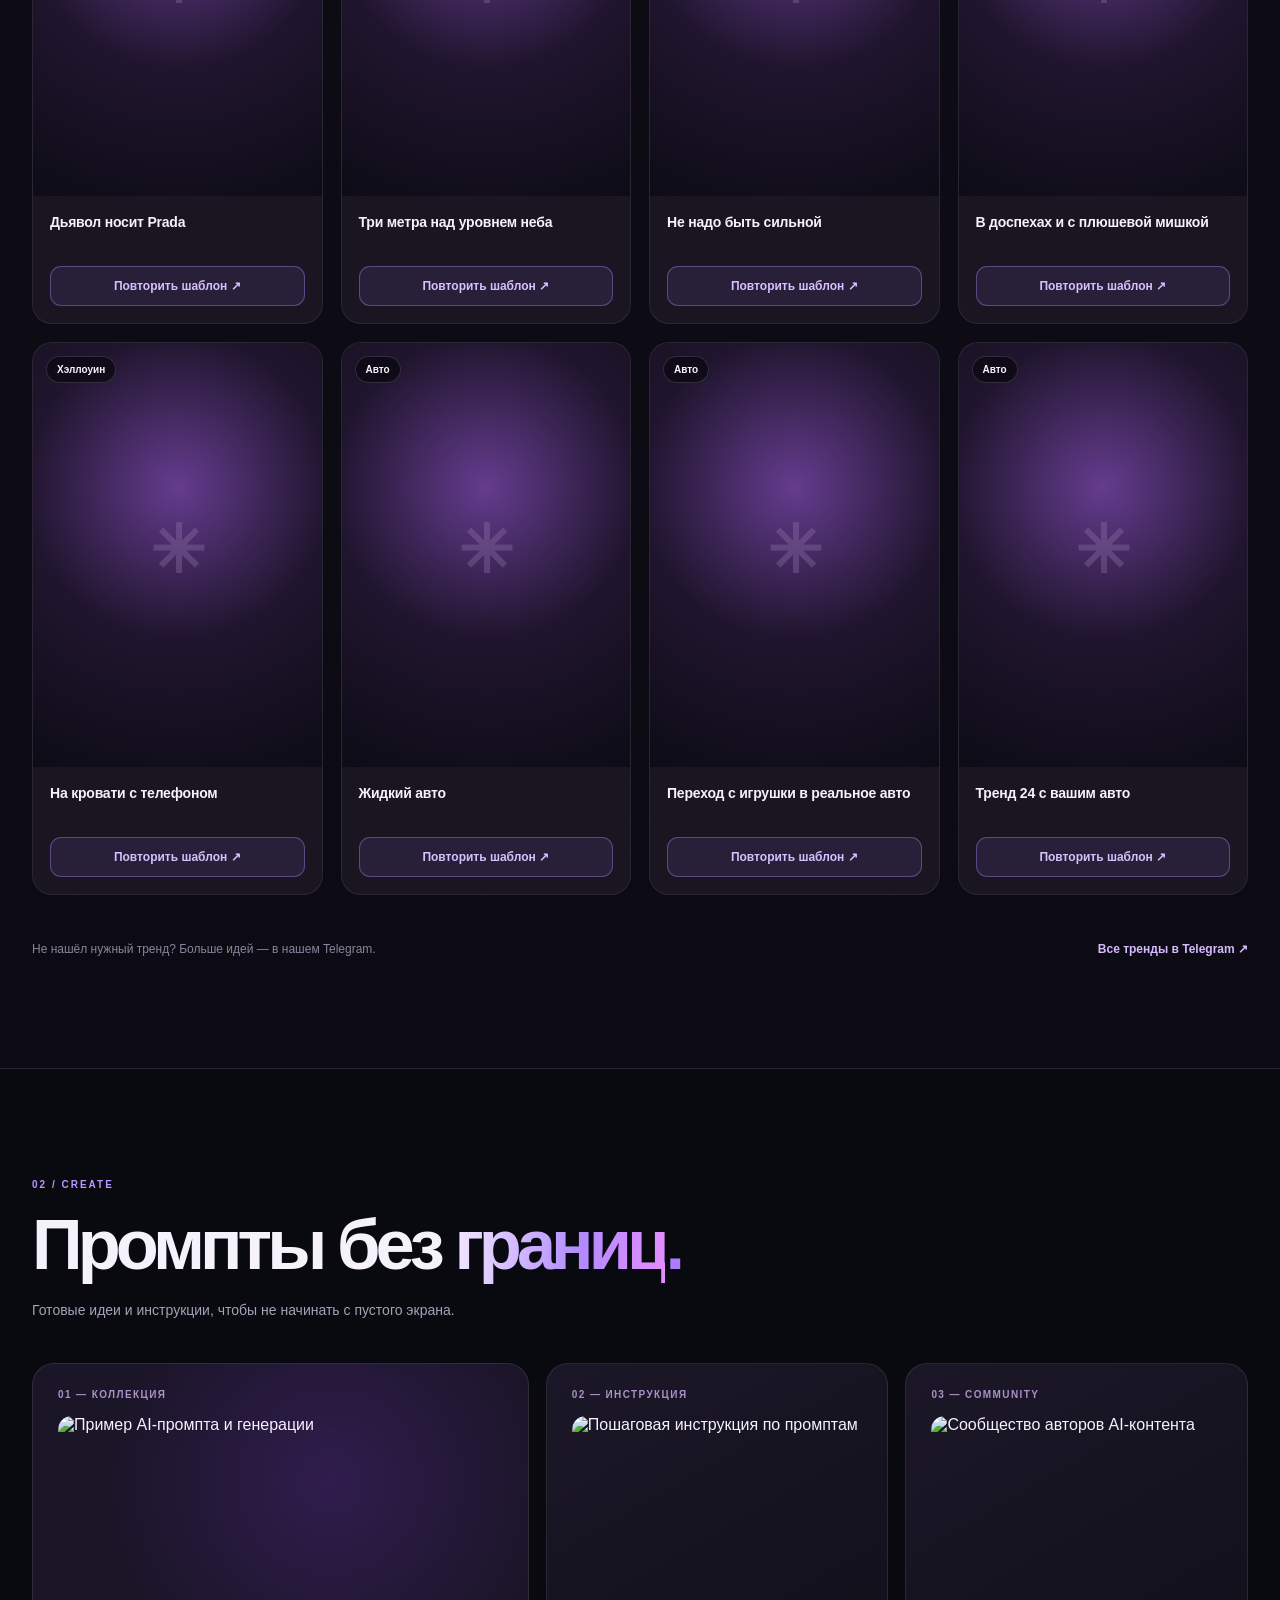
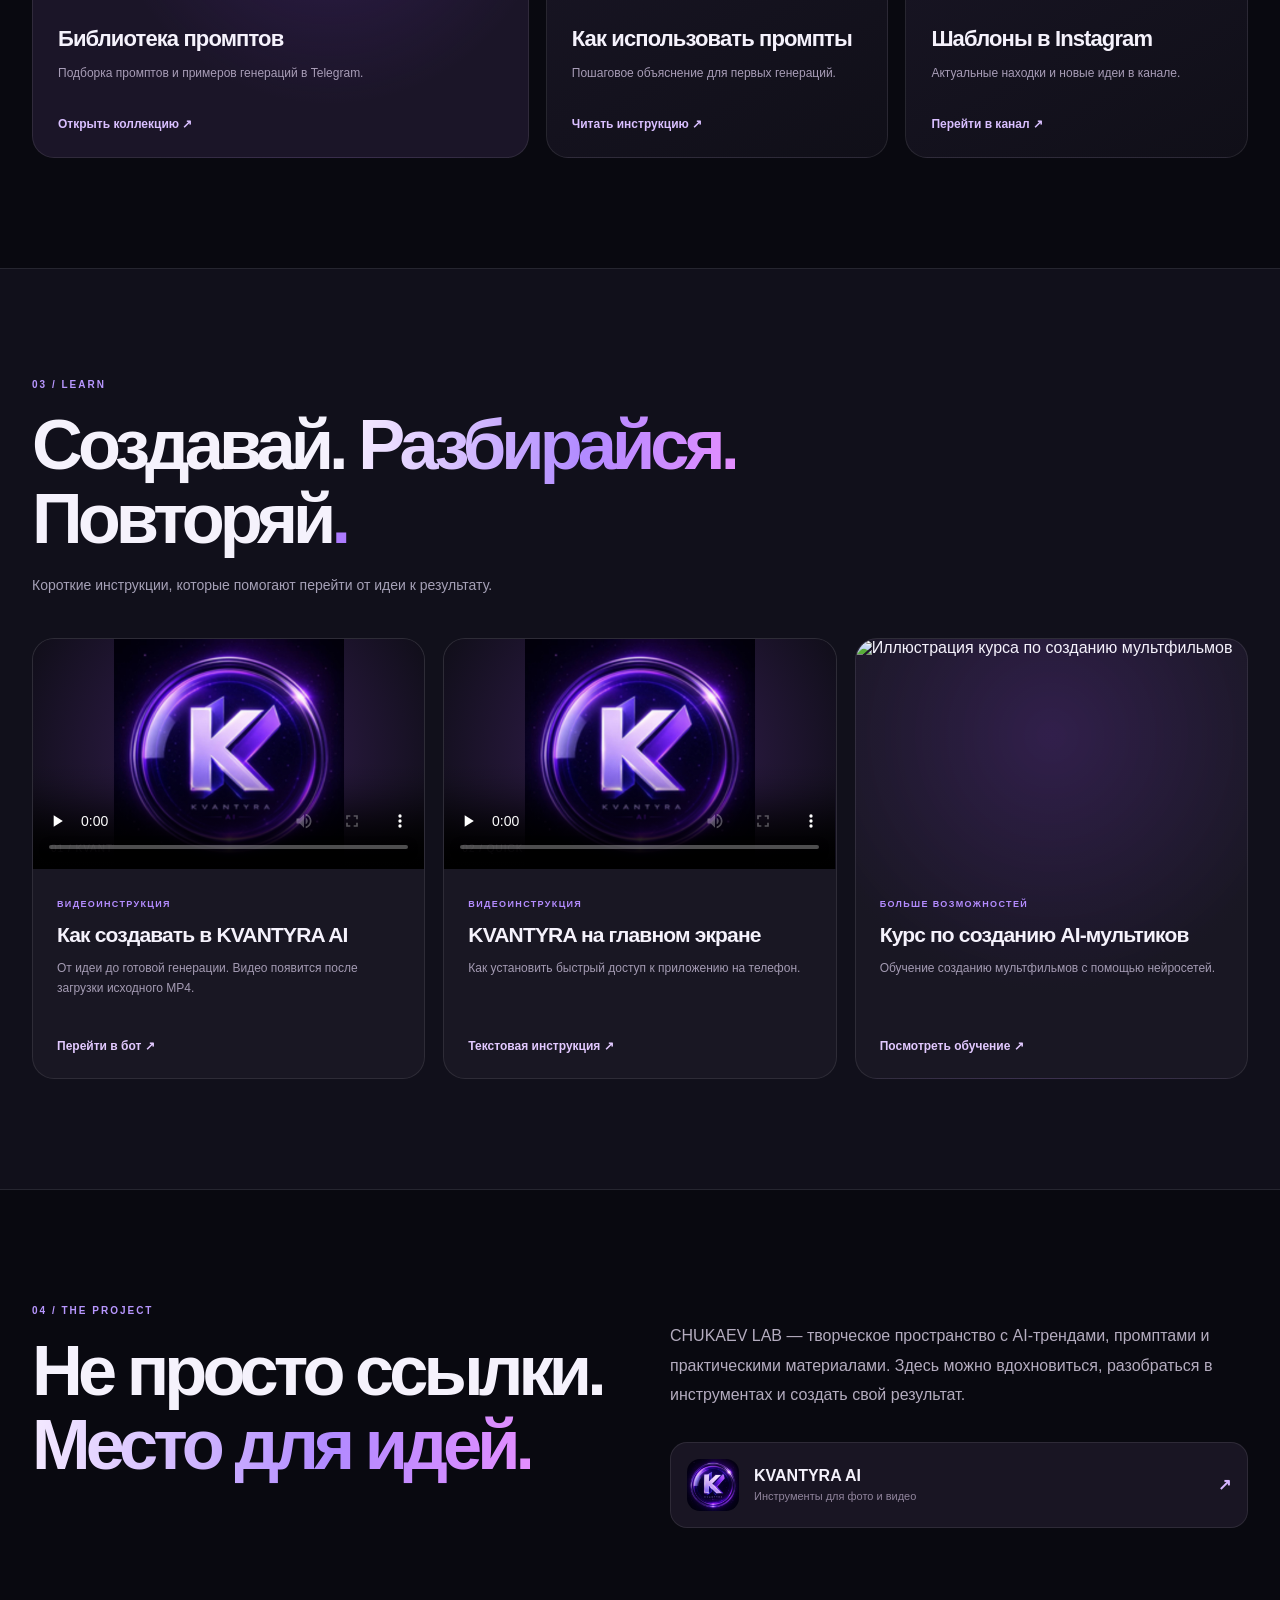
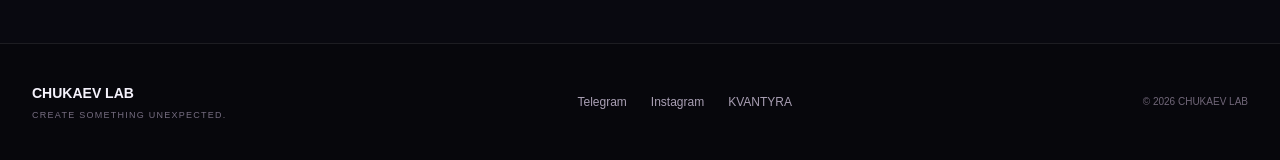
==== commit 6d0eea7e: "Add files via upload" ====
--- a/index.html
+++ b/index.html
@@ -2,7 +2,7 @@
 <header class="header"><div class="container nav"><a class="wordmark" href="#home"><img class="brand-logo" src="assets/brand/kvantyra.png" alt="KVANTYRA AI"><span>CHUKAEV<span class="wordmark-sub">LAB / AI CREATIVE SPACE</span></span></a><nav class="desktop-nav" aria-label="Разделы"><a href="#trends">Тренды</a><a href="#prompts">Промпты</a><a href="#learn">Обучение</a><a href="#about">О проекте</a></nav><a class="nav-cta" href="https://t.me/kvantyra_ai_bot" target="_blank" rel="noopener noreferrer">Открыть KVANTYRA <span>↗</span></a></div></header>
 <main id="home"><section class="hero container"><div class="hero-copy"><div class="eyebrow"><span class="live-dot"></span> ТВОЯ AI-ЛАБОРАТОРИЯ</div><h1>Идеи, которые<br><em>становятся</em><br>реальностью<span class="period">.</span></h1><p>Смотри тренды, выбирай шаблон и создавай своё видео. Промпты, вдохновение и обучение — в одном пространстве.</p><div class="hero-actions"><a class="btn btn-light" href="#trends">Смотреть тренды <span>↘</span></a><a class="btn btn-ghost" href="#learn">Как это работает <span>↗</span></a></div><div class="hero-meta"><span>AI VIDEO</span><i></i><span>CREATIVE TOOLS</span><i></i><span>LEARN & CREATE</span></div></div></section>
 <section class="catalog-section" id="trends"><div class="container"><div class="section-heading"><div><div class="eyebrow">01 / EXPLORE</div><h2>Лента <em>трендов</em><span class="period">.</span></h2><p>Выбирай идею, смотри видео и переходи сразу к нужному шаблону.</p></div><div class="counter" id="counter">Каталог шаблонов</div></div><div class="catalog-tools"><div class="filters" id="filters" aria-label="Категории"></div><label class="search"><span aria-hidden="true">⌕</span><input id="search" type="search" placeholder="Найти тренд..." autocomplete="off" aria-label="Поиск шаблонов"></label></div><div id="catalog" class="catalog" aria-live="polite"></div><p id="empty" class="empty" hidden>Ничего не найдено. Попробуй другую категорию или запрос.</p><div class="catalog-footer"><p>Не нашёл нужный тренд? Больше идей — в нашем Telegram.</p><a href="https://t.me/ai_prompts_chukaev/4358" target="_blank" rel="noopener noreferrer">Все тренды в Telegram ↗</a></div></div></section>
-<section class="prompts-section container" id="prompts"><div class="section-heading"><div><div class="eyebrow">02 / CREATE</div><h2>Промпты без <em>границ</em><span class="period">.</span></h2><p>Готовые идеи и инструкции, чтобы не начинать с пустого экрана.</p></div></div><div class="feature-grid"><a class="feature feature-main" href="https://t.me/ai_prompts_chukaev/4358" target="_blank" rel="noopener noreferrer"><span class="feature-index">01 — КОЛЛЕКЦИЯ</span><img class="feature-photo" src="assets/brand/prompts-preview.jpg" alt="Пример AI-промпта и генерации" loading="lazy"><div><h3>Библиотека промптов</h3><p>Подборка промптов и примеров генераций в Telegram.</p><span class="feature-link">Открыть коллекцию ↗</span></div></a><a class="feature" href="https://t.me/ai_prompts_chukaev/4358?comment=7803" target="_blank" rel="noopener noreferrer"><span class="feature-index">02 — ИНСТРУКЦИЯ</span><div class="feature-icon">⌘</div><div><h3>Как использовать промпты</h3><p>Пошаговое объяснение для первых генераций.</p><span class="feature-link">Читать инструкцию ↗</span></div></a><a class="feature" href="https://www.instagram.com/channel/qYfP7tu4u8NRN8SK/" target="_blank" rel="noopener noreferrer"><span class="feature-index">03 — COMMUNITY</span><div class="feature-icon">◎</div><div><h3>Шаблоны в Instagram</h3><p>Актуальные находки и новые идеи в канале.</p><span class="feature-link">Перейти в канал ↗</span></div></a></div></section>
-<section class="learn-section" id="learn"><div class="container"><div class="section-heading"><div><div class="eyebrow">03 / LEARN</div><h2>Создавай. <em>Разбирайся.</em><br>Повторяй<span class="period">.</span></h2><p>Короткие инструкции, которые помогают перейти от идеи к результату.</p></div></div><div class="lesson-grid"><article class="lesson"><div class="lesson-video"><video controls playsinline preload="none" poster="assets/brand/kvantyra.png"><source src="assets/videos/kvantyra-guide.mp4" type="video/mp4"></video><div class="lesson-fallback">01 / KVANTYRA AI</div></div><div class="lesson-body"><span>ВИДЕОИНСТРУКЦИЯ</span><h3>Как создавать в KVANTYRA AI</h3><p>От идеи до готовой генерации. Видео появится после загрузки исходного MP4.</p><a href="https://t.me/kvantyra_ai_bot" target="_blank" rel="noopener noreferrer">Перейти в бот ↗</a></div></article><article class="lesson"><div class="lesson-video"><video controls playsinline preload="none" poster="assets/brand/kvantyra.png"><source src="assets/videos/kvantyra-install.mp4" type="video/mp4"></video><div class="lesson-fallback">02 / QUICK START</div></div><div class="lesson-body"><span>ВИДЕОИНСТРУКЦИЯ</span><h3>KVANTYRA на главном экране</h3><p>Как установить быстрый доступ к приложению на телефон.</p><a href="https://t.me/ai_prompts_chukaev/3218?single" target="_blank" rel="noopener noreferrer">Текстовая инструкция ↗</a></div></article><article class="lesson lesson-special"><img class="special-photo" src="assets/brand/ai-video-preview.jpg" alt="Примеры AI-видео из галереи трендов" loading="lazy"><div class="lesson-body"><span>БОЛЬШЕ ВОЗМОЖНОСТЕЙ</span><h3>Создание AI-роликов</h3><p>Обучение и материалы для тех, кто хочет делать собственные проекты.</p><a href="https://t.me/tribute/app?startapp=sXKC" target="_blank" rel="noopener noreferrer">Посмотреть обучение ↗</a></div></article></div></div></section>
+<section class="prompts-section container" id="prompts"><div class="section-heading"><div><div class="eyebrow">02 / CREATE</div><h2>Промпты без <em>границ</em><span class="period">.</span></h2><p>Готовые идеи и инструкции, чтобы не начинать с пустого экрана.</p></div></div><div class="feature-grid"><a class="feature feature-main" href="https://t.me/ai_prompts_chukaev/4358" target="_blank" rel="noopener noreferrer"><span class="feature-index">01 — КОЛЛЕКЦИЯ</span><img class="feature-photo" src="assets/brand/prompts-illustration.svg" alt="Пример AI-промпта и генерации" loading="lazy"><div><h3>Библиотека промптов</h3><p>Подборка промптов и примеров генераций в Telegram.</p><span class="feature-link">Открыть коллекцию ↗</span></div></a><a class="feature" href="https://t.me/ai_prompts_chukaev/4358?comment=7803" target="_blank" rel="noopener noreferrer"><span class="feature-index">02 — ИНСТРУКЦИЯ</span><img class="feature-photo" src="assets/brand/prompt-guide-illustration.svg" alt="Пошаговая инструкция по промптам" loading="lazy"><div><h3>Как использовать промпты</h3><p>Пошаговое объяснение для первых генераций.</p><span class="feature-link">Читать инструкцию ↗</span></div></a><a class="feature" href="https://www.instagram.com/channel/qYfP7tu4u8NRN8SK/" target="_blank" rel="noopener noreferrer"><span class="feature-index">03 — COMMUNITY</span><img class="feature-photo" src="assets/brand/community-illustration.svg" alt="Сообщество авторов AI-контента" loading="lazy"><div><h3>Шаблоны в Instagram</h3><p>Актуальные находки и новые идеи в канале.</p><span class="feature-link">Перейти в канал ↗</span></div></a></div></section>
+<section class="learn-section" id="learn"><div class="container"><div class="section-heading"><div><div class="eyebrow">03 / LEARN</div><h2>Создавай. <em>Разбирайся.</em><br>Повторяй<span class="period">.</span></h2><p>Короткие инструкции, которые помогают перейти от идеи к результату.</p></div></div><div class="lesson-grid"><article class="lesson"><div class="lesson-video"><video controls playsinline preload="none" poster="assets/brand/kvantyra.png"><source src="assets/videos/kvantyra-guide.mp4" type="video/mp4"></video><div class="lesson-fallback">01 / KVANTYRA AI</div></div><div class="lesson-body"><span>ВИДЕОИНСТРУКЦИЯ</span><h3>Как создавать в KVANTYRA AI</h3><p>От идеи до готовой генерации. Видео появится после загрузки исходного MP4.</p><a href="https://t.me/kvantyra_ai_bot" target="_blank" rel="noopener noreferrer">Перейти в бот ↗</a></div></article><article class="lesson"><div class="lesson-video"><video controls playsinline preload="none" poster="assets/brand/kvantyra.png"><source src="assets/videos/kvantyra-install.mp4" type="video/mp4"></video><div class="lesson-fallback">02 / QUICK START</div></div><div class="lesson-body"><span>ВИДЕОИНСТРУКЦИЯ</span><h3>KVANTYRA на главном экране</h3><p>Как установить быстрый доступ к приложению на телефон.</p><a href="https://t.me/ai_prompts_chukaev/3218?single" target="_blank" rel="noopener noreferrer">Текстовая инструкция ↗</a></div></article><article class="lesson lesson-special"><img class="special-photo" src="assets/brand/cartoon-course-illustration.svg" alt="Иллюстрация курса по созданию мультфильмов" loading="lazy"><div class="lesson-body"><span>БОЛЬШЕ ВОЗМОЖНОСТЕЙ</span><h3>Курс по созданию AI-мультиков</h3><p>Обучение созданию мультфильмов с помощью нейросетей.</p><a href="https://t.me/tribute/app?startapp=sXKC" target="_blank" rel="noopener noreferrer">Посмотреть обучение ↗</a></div></article></div></div></section>
 <section class="about-section container" id="about"><div><div class="eyebrow">04 / THE PROJECT</div><h2>Не просто ссылки.<br><em>Место для идей.</em></h2></div><div class="about-right"><p>CHUKAEV LAB — творческое пространство с AI-трендами, промптами и практическими материалами. Здесь можно вдохновиться, разобраться в инструментах и создать свой результат.</p><a class="about-product" href="https://t.me/kvantyra_ai_bot" target="_blank" rel="noopener noreferrer"><img src="assets/brand/kvantyra.png" alt="Логотип KVANTYRA AI"><span><strong>KVANTYRA AI</strong><small>Инструменты для фото и видео</small></span><b>↗</b></a></div></section></main>
 <footer class="footer"><div class="container footer-inner"><div><strong>CHUKAEV LAB</strong><span>CREATE SOMETHING UNEXPECTED.</span></div><div class="footer-links"><a href="https://t.me/ai_prompts_chukaev" target="_blank" rel="noopener noreferrer">Telegram</a><a href="https://www.instagram.com/channel/qYfP7tu4u8NRN8SK/" target="_blank" rel="noopener noreferrer">Instagram</a><a href="https://t.me/kvantyra_ai_bot" target="_blank" rel="noopener noreferrer">KVANTYRA</a></div><small>© 2026 CHUKAEV LAB</small></div></footer><script src="app.js" defer></script></body></html>
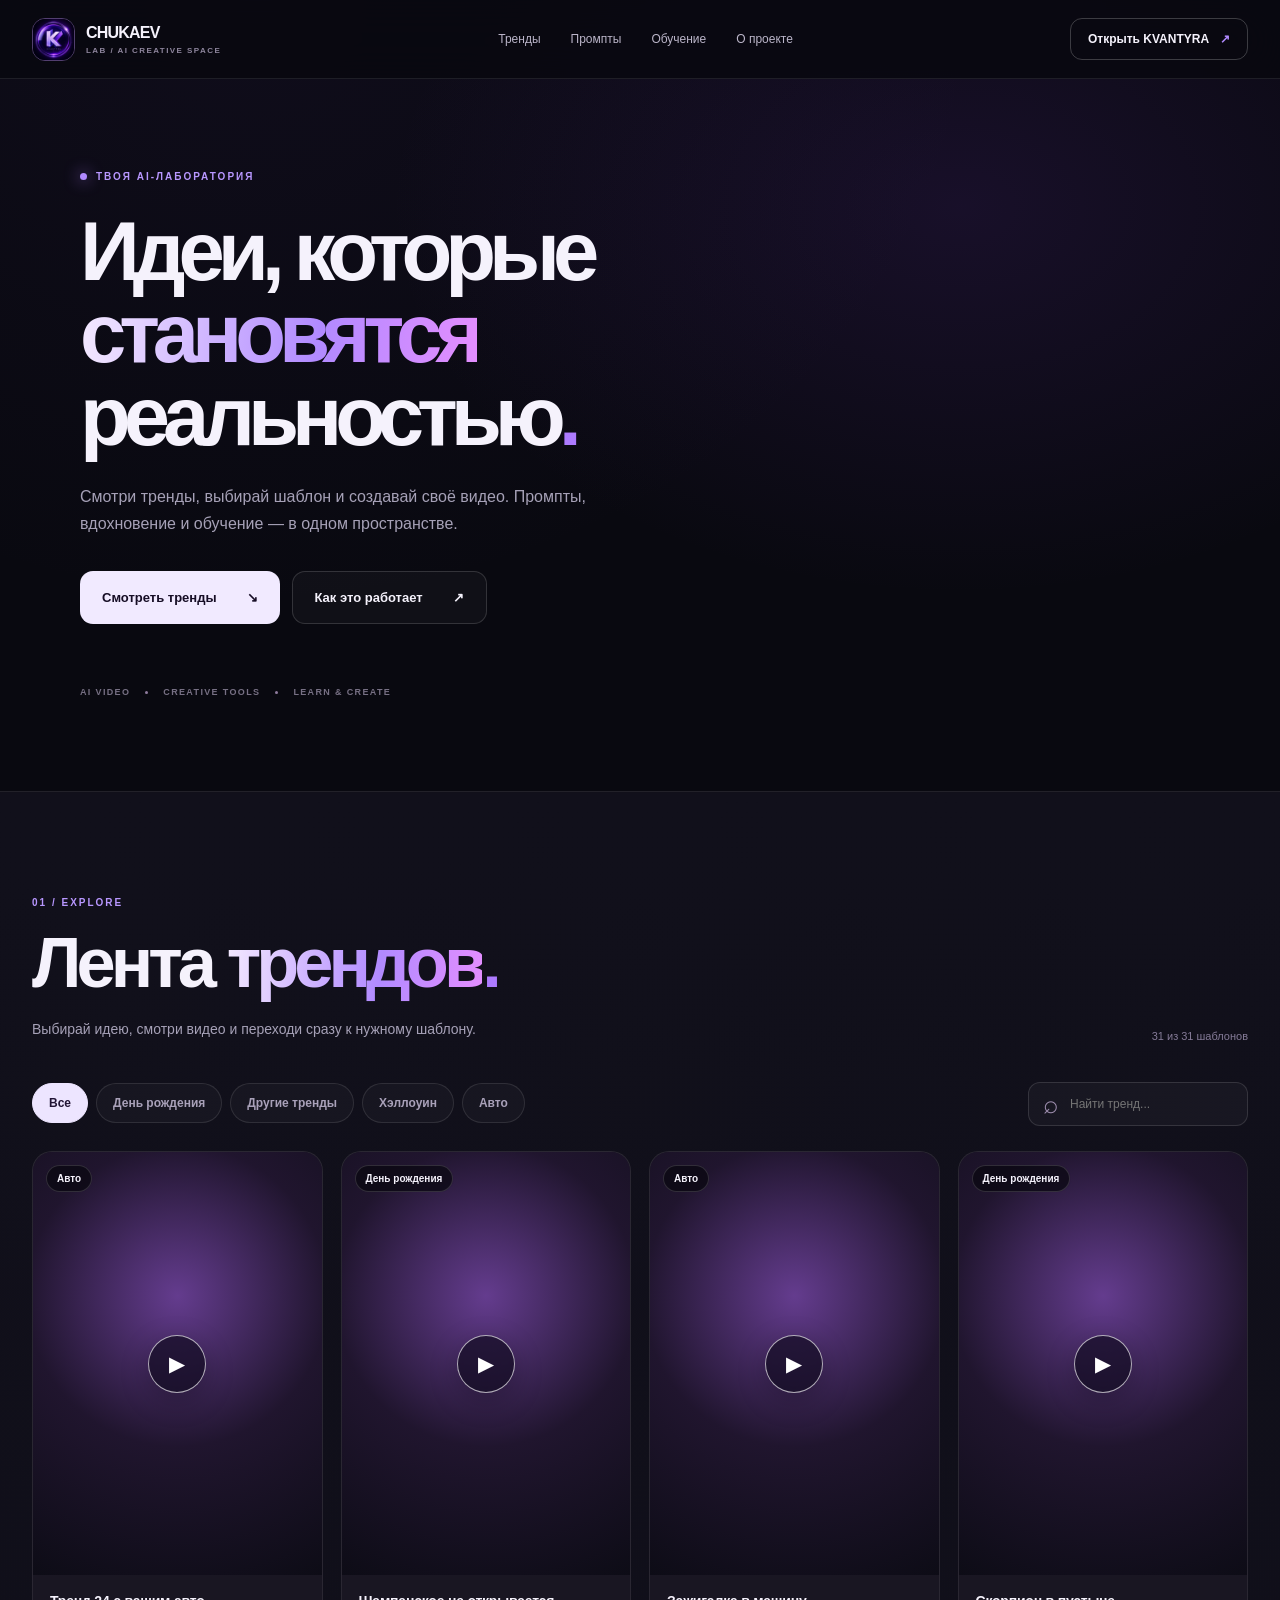
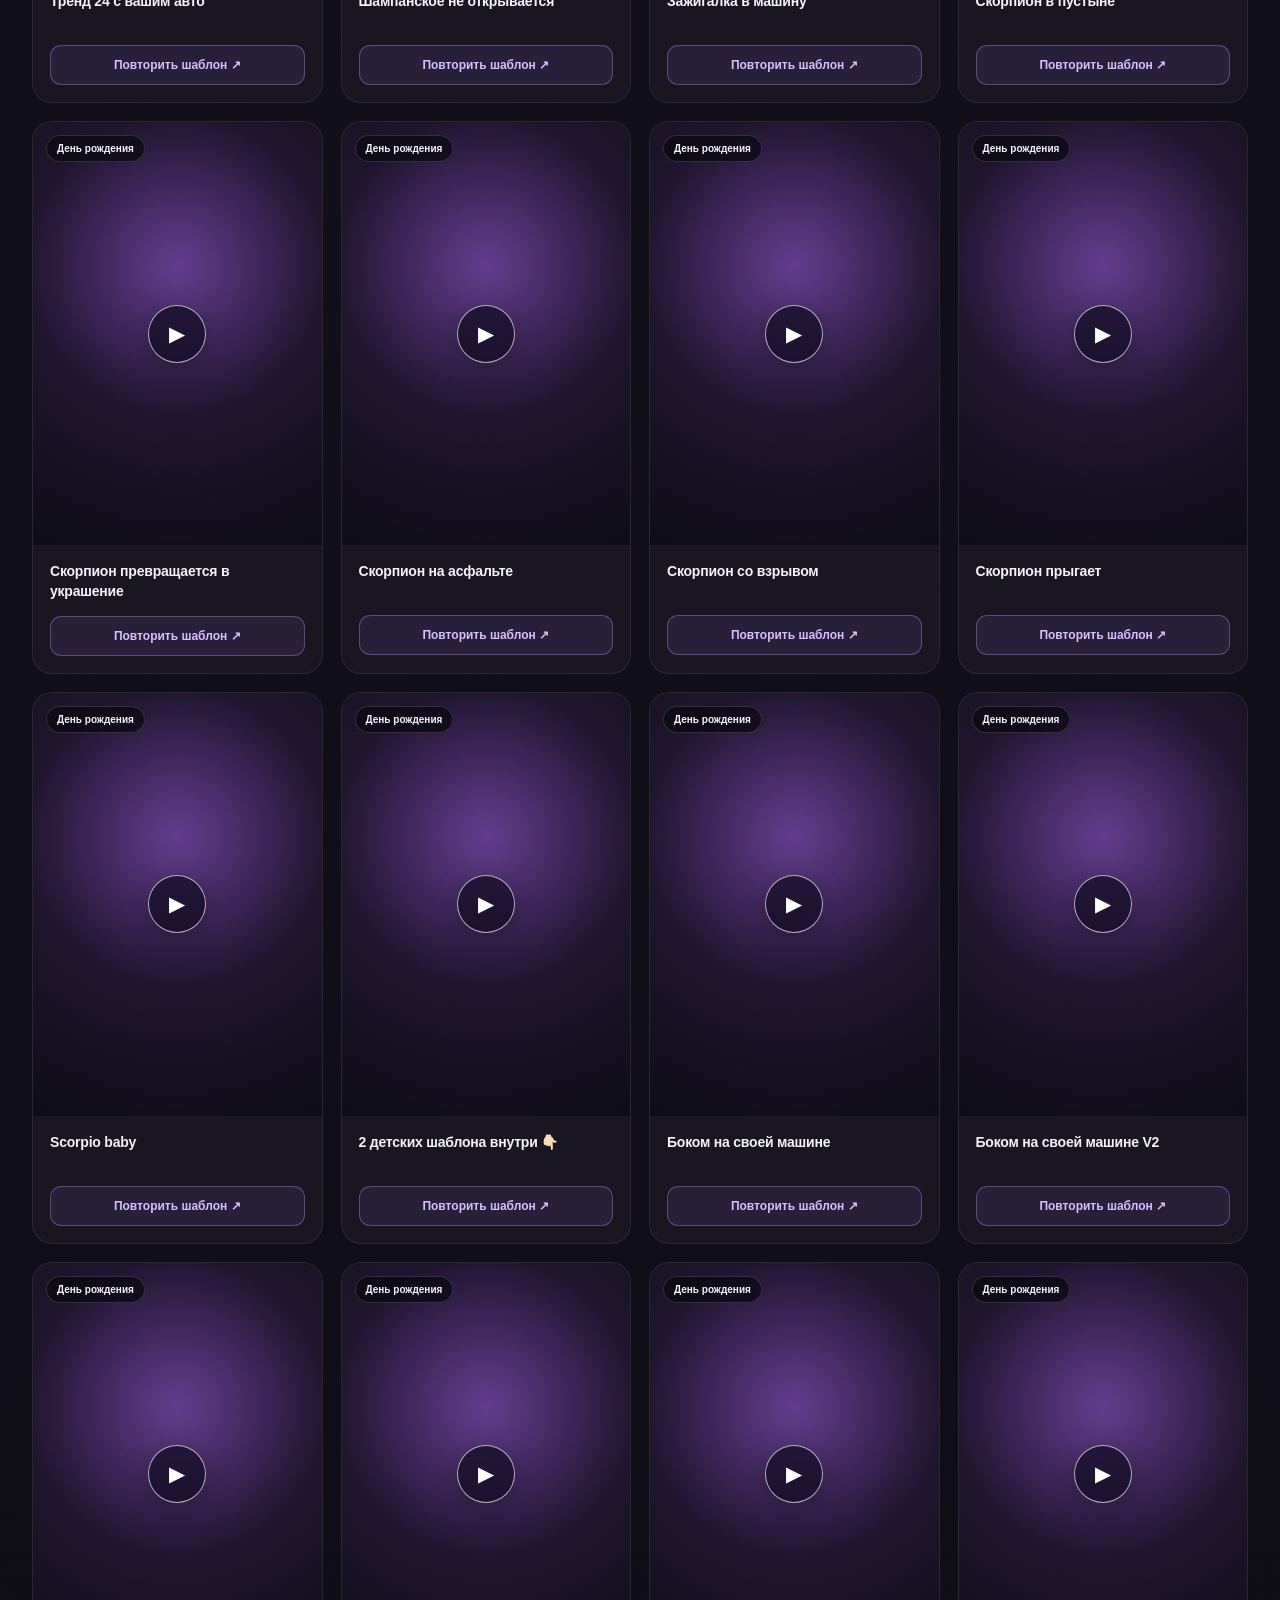
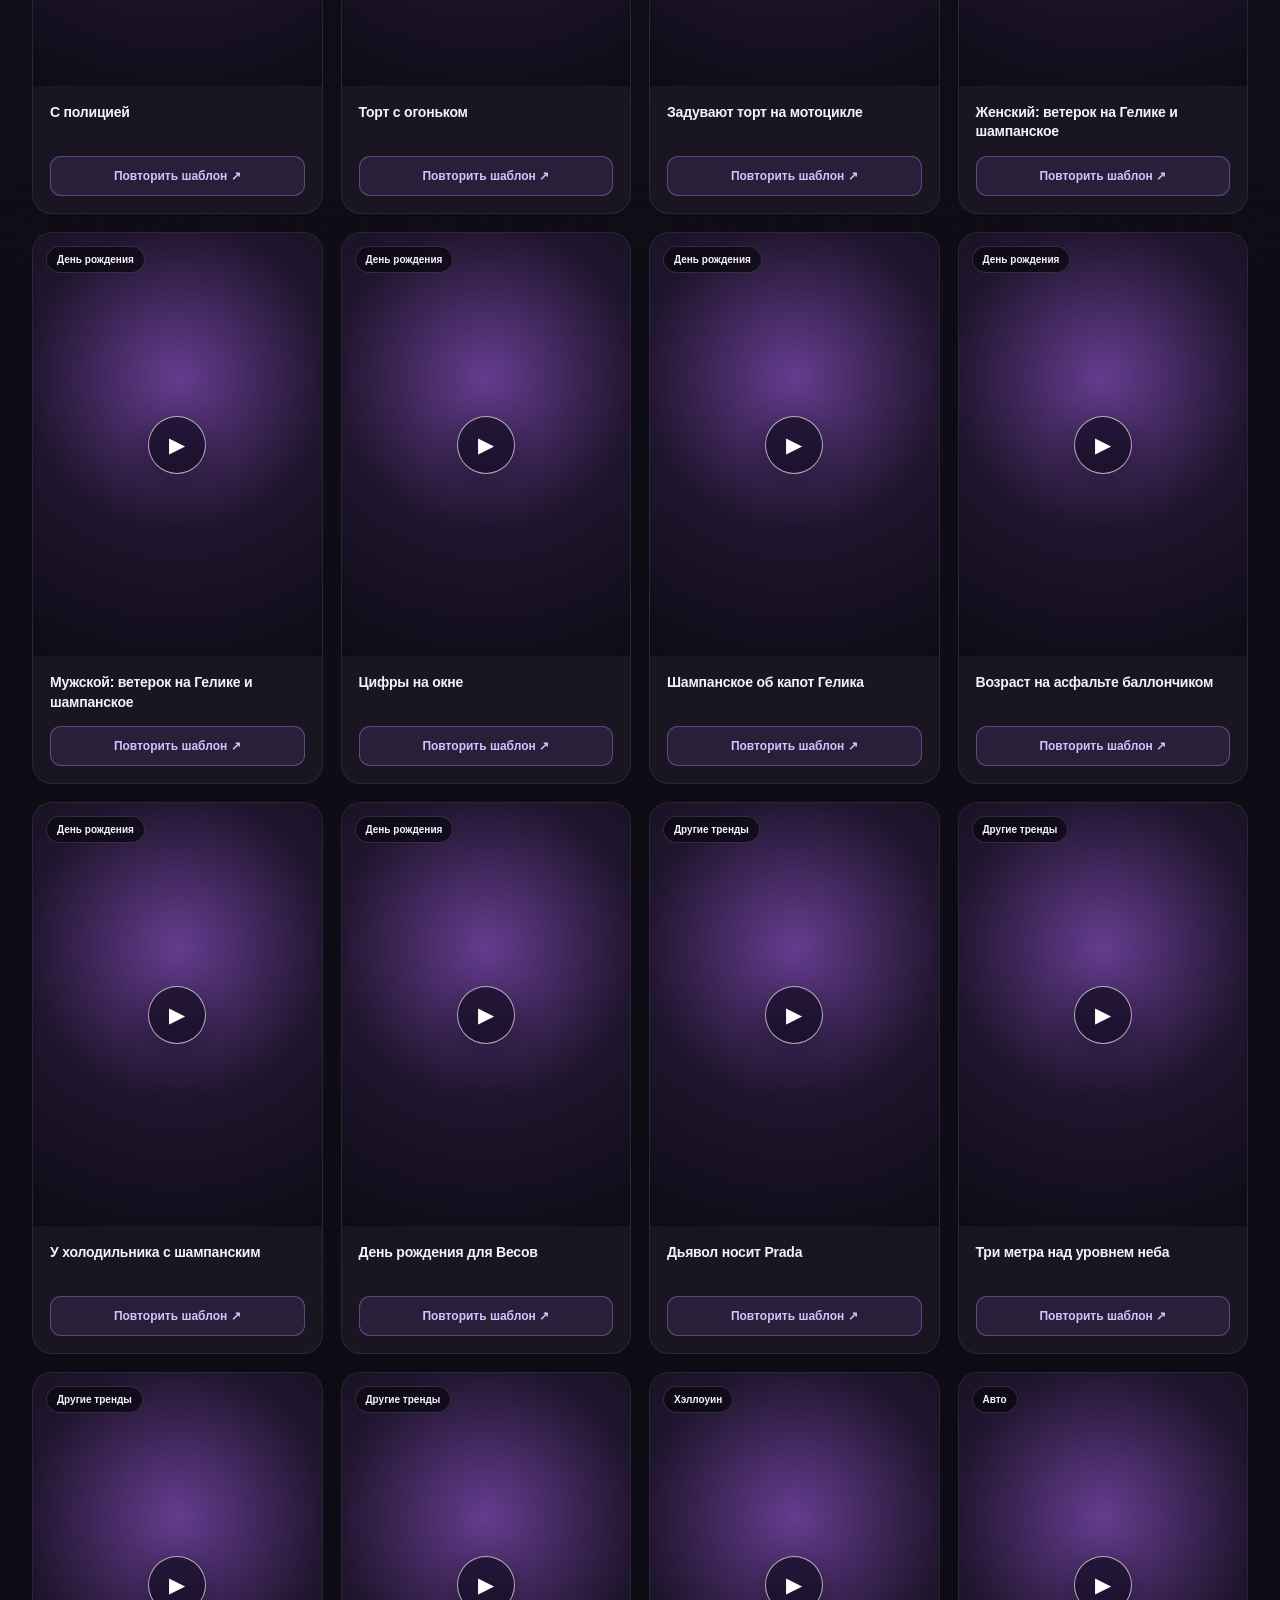
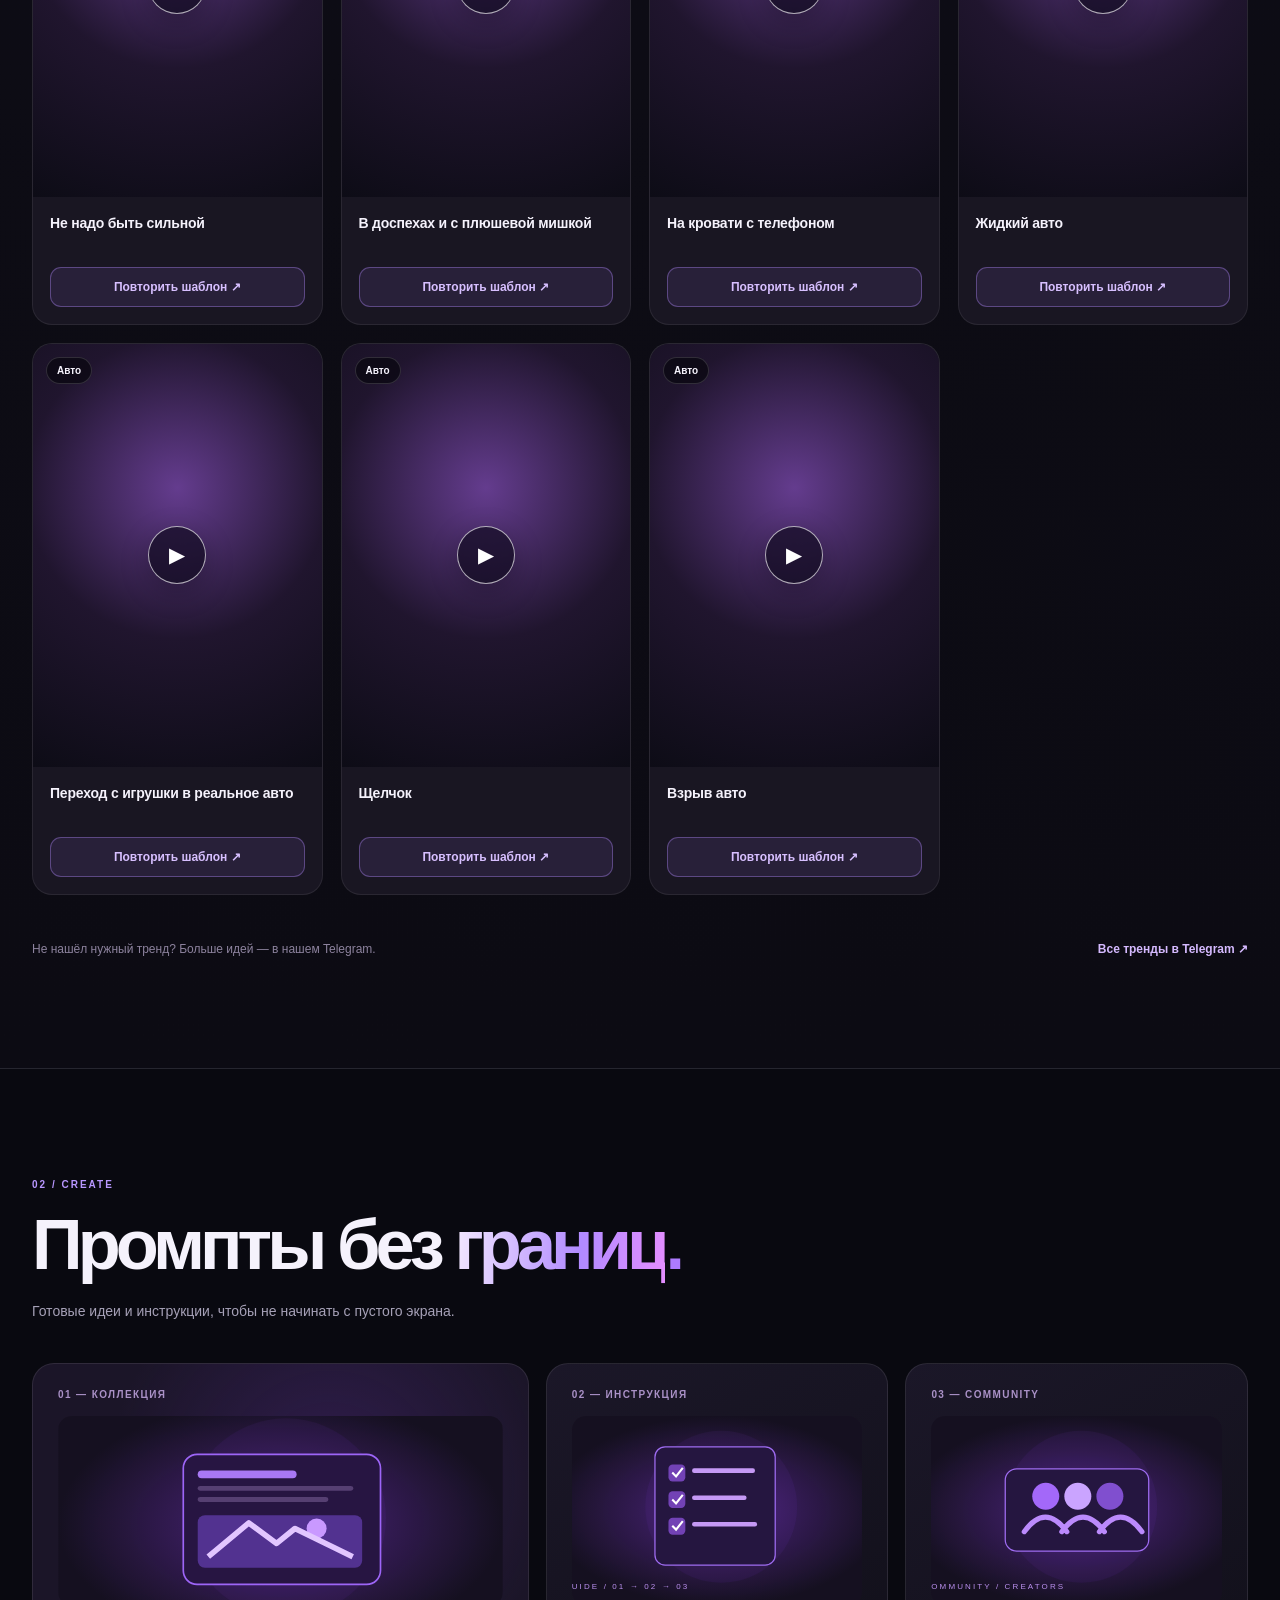
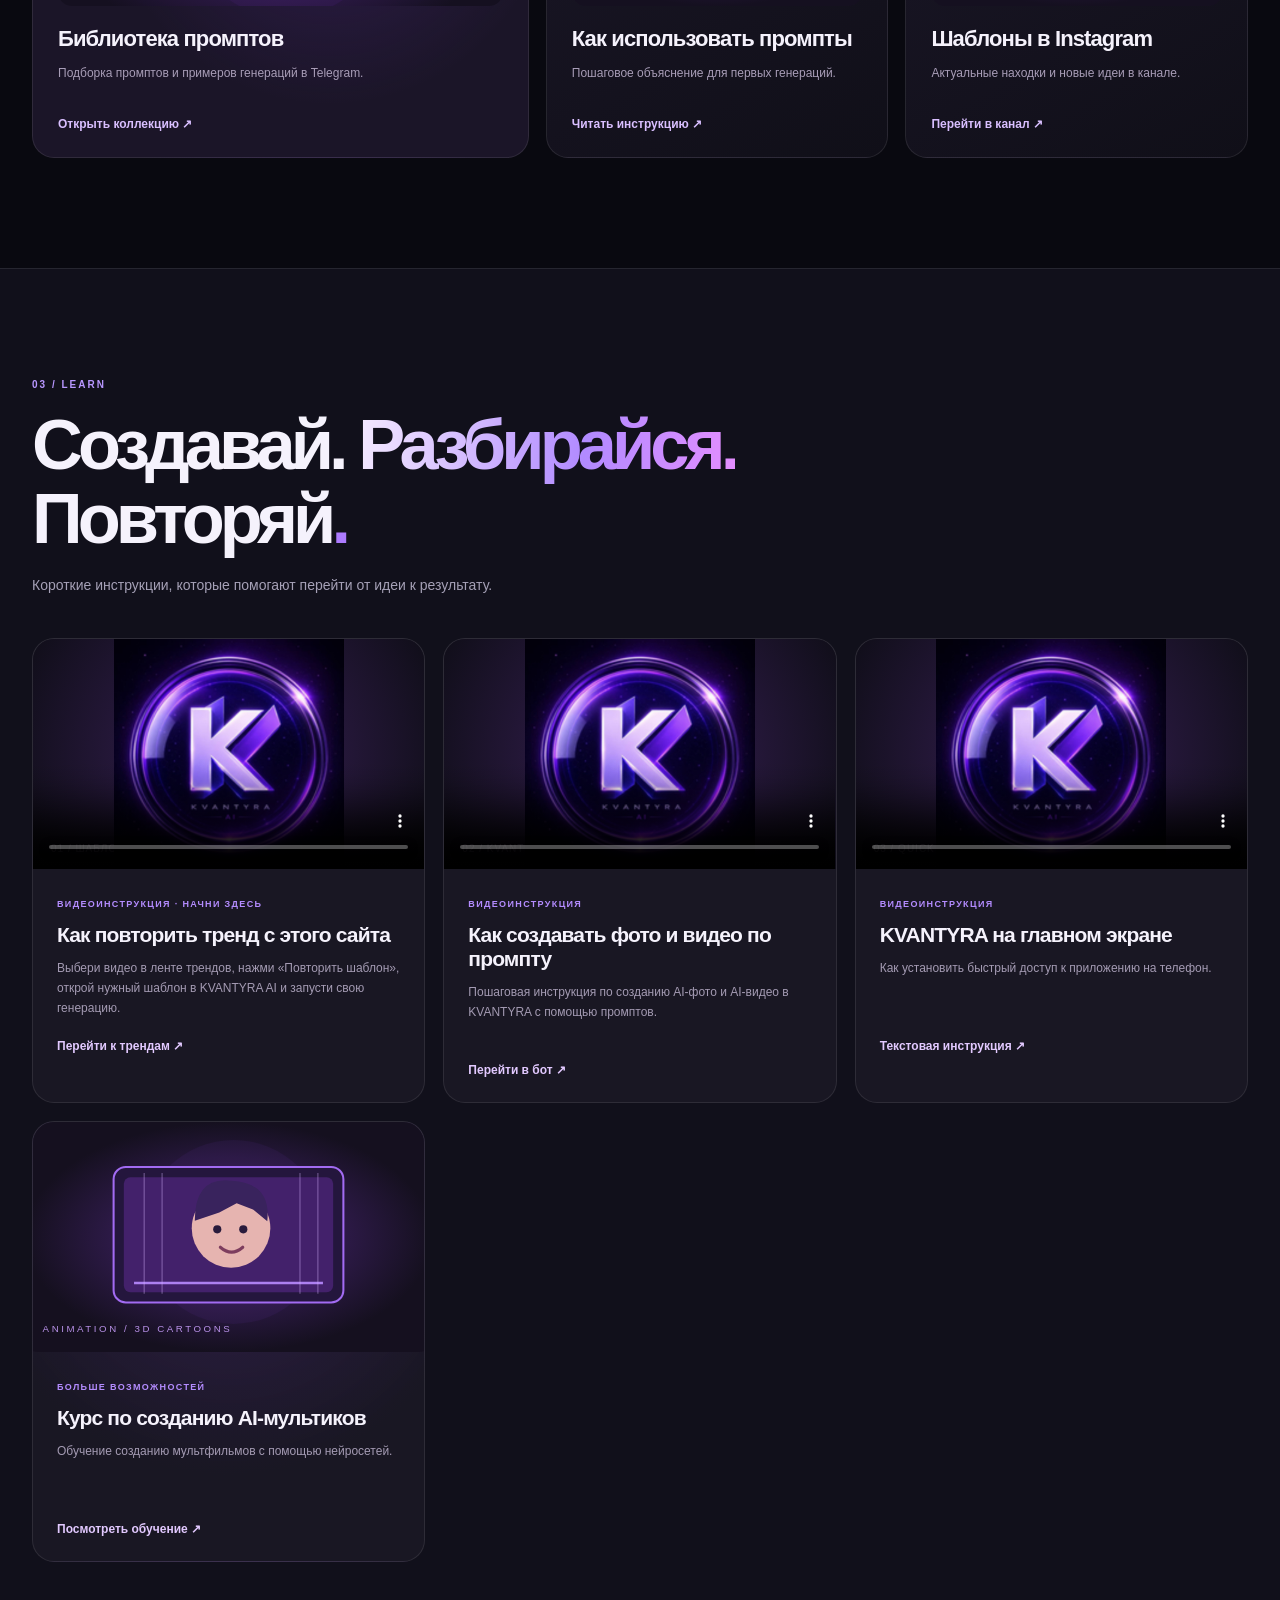
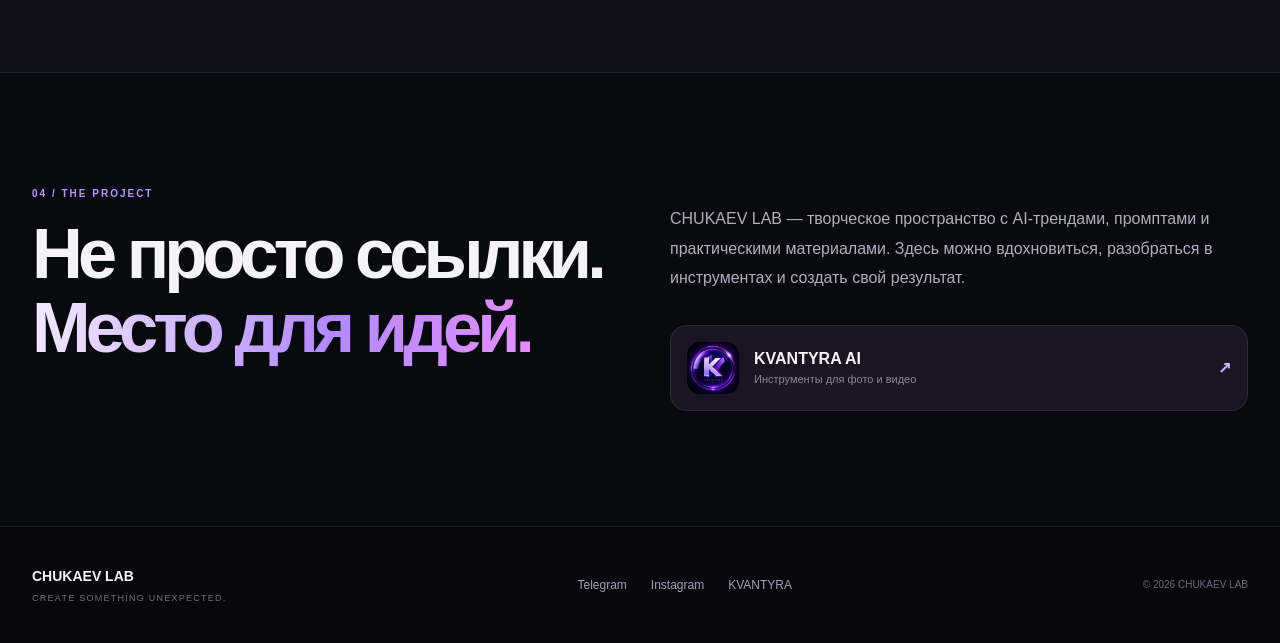
==== commit b98db29b: "Add files via upload" ====
--- a/index.html
+++ b/index.html
@@ -3,6 +3,6 @@
 <main id="home"><section class="hero container"><div class="hero-copy"><div class="eyebrow"><span class="live-dot"></span> ТВОЯ AI-ЛАБОРАТОРИЯ</div><h1>Идеи, которые<br><em>становятся</em><br>реальностью<span class="period">.</span></h1><p>Смотри тренды, выбирай шаблон и создавай своё видео. Промпты, вдохновение и обучение — в одном пространстве.</p><div class="hero-actions"><a class="btn btn-light" href="#trends">Смотреть тренды <span>↘</span></a><a class="btn btn-ghost" href="#learn">Как это работает <span>↗</span></a></div><div class="hero-meta"><span>AI VIDEO</span><i></i><span>CREATIVE TOOLS</span><i></i><span>LEARN & CREATE</span></div></div></section>
 <section class="catalog-section" id="trends"><div class="container"><div class="section-heading"><div><div class="eyebrow">01 / EXPLORE</div><h2>Лента <em>трендов</em><span class="period">.</span></h2><p>Выбирай идею, смотри видео и переходи сразу к нужному шаблону.</p></div><div class="counter" id="counter">Каталог шаблонов</div></div><div class="catalog-tools"><div class="filters" id="filters" aria-label="Категории"></div><label class="search"><span aria-hidden="true">⌕</span><input id="search" type="search" placeholder="Найти тренд..." autocomplete="off" aria-label="Поиск шаблонов"></label></div><div id="catalog" class="catalog" aria-live="polite"></div><p id="empty" class="empty" hidden>Ничего не найдено. Попробуй другую категорию или запрос.</p><div class="catalog-footer"><p>Не нашёл нужный тренд? Больше идей — в нашем Telegram.</p><a href="https://t.me/ai_prompts_chukaev/4358" target="_blank" rel="noopener noreferrer">Все тренды в Telegram ↗</a></div></div></section>
 <section class="prompts-section container" id="prompts"><div class="section-heading"><div><div class="eyebrow">02 / CREATE</div><h2>Промпты без <em>границ</em><span class="period">.</span></h2><p>Готовые идеи и инструкции, чтобы не начинать с пустого экрана.</p></div></div><div class="feature-grid"><a class="feature feature-main" href="https://t.me/ai_prompts_chukaev/4358" target="_blank" rel="noopener noreferrer"><span class="feature-index">01 — КОЛЛЕКЦИЯ</span><img class="feature-photo" src="assets/brand/prompts-illustration.svg" alt="Пример AI-промпта и генерации" loading="lazy"><div><h3>Библиотека промптов</h3><p>Подборка промптов и примеров генераций в Telegram.</p><span class="feature-link">Открыть коллекцию ↗</span></div></a><a class="feature" href="https://t.me/ai_prompts_chukaev/4358?comment=7803" target="_blank" rel="noopener noreferrer"><span class="feature-index">02 — ИНСТРУКЦИЯ</span><img class="feature-photo" src="assets/brand/prompt-guide-illustration.svg" alt="Пошаговая инструкция по промптам" loading="lazy"><div><h3>Как использовать промпты</h3><p>Пошаговое объяснение для первых генераций.</p><span class="feature-link">Читать инструкцию ↗</span></div></a><a class="feature" href="https://www.instagram.com/channel/qYfP7tu4u8NRN8SK/" target="_blank" rel="noopener noreferrer"><span class="feature-index">03 — COMMUNITY</span><img class="feature-photo" src="assets/brand/community-illustration.svg" alt="Сообщество авторов AI-контента" loading="lazy"><div><h3>Шаблоны в Instagram</h3><p>Актуальные находки и новые идеи в канале.</p><span class="feature-link">Перейти в канал ↗</span></div></a></div></section>
-<section class="learn-section" id="learn"><div class="container"><div class="section-heading"><div><div class="eyebrow">03 / LEARN</div><h2>Создавай. <em>Разбирайся.</em><br>Повторяй<span class="period">.</span></h2><p>Короткие инструкции, которые помогают перейти от идеи к результату.</p></div></div><div class="lesson-grid"><article class="lesson"><div class="lesson-video"><video controls playsinline preload="none" poster="assets/brand/kvantyra.png"><source src="assets/videos/kvantyra-guide.mp4" type="video/mp4"></video><div class="lesson-fallback">01 / KVANTYRA AI</div></div><div class="lesson-body"><span>ВИДЕОИНСТРУКЦИЯ</span><h3>Как создавать в KVANTYRA AI</h3><p>От идеи до готовой генерации. Видео появится после загрузки исходного MP4.</p><a href="https://t.me/kvantyra_ai_bot" target="_blank" rel="noopener noreferrer">Перейти в бот ↗</a></div></article><article class="lesson"><div class="lesson-video"><video controls playsinline preload="none" poster="assets/brand/kvantyra.png"><source src="assets/videos/kvantyra-install.mp4" type="video/mp4"></video><div class="lesson-fallback">02 / QUICK START</div></div><div class="lesson-body"><span>ВИДЕОИНСТРУКЦИЯ</span><h3>KVANTYRA на главном экране</h3><p>Как установить быстрый доступ к приложению на телефон.</p><a href="https://t.me/ai_prompts_chukaev/3218?single" target="_blank" rel="noopener noreferrer">Текстовая инструкция ↗</a></div></article><article class="lesson lesson-special"><img class="special-photo" src="assets/brand/cartoon-course-illustration.svg" alt="Иллюстрация курса по созданию мультфильмов" loading="lazy"><div class="lesson-body"><span>БОЛЬШЕ ВОЗМОЖНОСТЕЙ</span><h3>Курс по созданию AI-мультиков</h3><p>Обучение созданию мультфильмов с помощью нейросетей.</p><a href="https://t.me/tribute/app?startapp=sXKC" target="_blank" rel="noopener noreferrer">Посмотреть обучение ↗</a></div></article></div></div></section>
+<section class="learn-section" id="learn"><div class="container"><div class="section-heading"><div><div class="eyebrow">03 / LEARN</div><h2>Создавай. <em>Разбирайся.</em><br>Повторяй<span class="period">.</span></h2><p>Короткие инструкции, которые помогают перейти от идеи к результату.</p></div></div><div class="lesson-grid"><article class="lesson"><div class="lesson-video"><video controls playsinline preload="none" poster="assets/brand/kvantyra.png"><source src="assets/videos/site-template-guide.mp4" type="video/mp4"></video><div class="lesson-fallback">01 / ШАБЛОНЫ САЙТА</div></div><div class="lesson-body"><span>ВИДЕОИНСТРУКЦИЯ · НАЧНИ ЗДЕСЬ</span><h3>Как повторить тренд с этого сайта</h3><p>Выбери видео в ленте трендов, нажми «Повторить шаблон», открой нужный шаблон в KVANTYRA AI и запусти свою генерацию.</p><a href="#trends">Перейти к трендам ↗</a></div></article><article class="lesson"><div class="lesson-video"><video controls playsinline preload="none" poster="assets/brand/kvantyra.png"><source src="assets/videos/kvantyra-guide.mp4" type="video/mp4"></video><div class="lesson-fallback">02 / KVANTYRA AI</div></div><div class="lesson-body"><span>ВИДЕОИНСТРУКЦИЯ</span><h3>Как создавать фото и видео по промпту</h3><p>Пошаговая инструкция по созданию AI-фото и AI-видео в KVANTYRA с помощью промптов.</p><a href="https://t.me/kvantyra_ai_bot" target="_blank" rel="noopener noreferrer">Перейти в бот ↗</a></div></article><article class="lesson"><div class="lesson-video"><video controls playsinline preload="none" poster="assets/brand/kvantyra.png"><source src="assets/videos/kvantyra-install.mp4" type="video/mp4"></video><div class="lesson-fallback">03 / QUICK START</div></div><div class="lesson-body"><span>ВИДЕОИНСТРУКЦИЯ</span><h3>KVANTYRA на главном экране</h3><p>Как установить быстрый доступ к приложению на телефон.</p><a href="https://t.me/ai_prompts_chukaev/3218?single" target="_blank" rel="noopener noreferrer">Текстовая инструкция ↗</a></div></article><article class="lesson lesson-special"><img class="special-photo" src="assets/brand/cartoon-course-illustration.svg" alt="Иллюстрация курса по созданию мультфильмов" loading="lazy"><div class="lesson-body"><span>БОЛЬШЕ ВОЗМОЖНОСТЕЙ</span><h3>Курс по созданию AI-мультиков</h3><p>Обучение созданию мультфильмов с помощью нейросетей.</p><a href="https://t.me/tribute/app?startapp=sXKC" target="_blank" rel="noopener noreferrer">Посмотреть обучение ↗</a></div></article></div></div></section>
 <section class="about-section container" id="about"><div><div class="eyebrow">04 / THE PROJECT</div><h2>Не просто ссылки.<br><em>Место для идей.</em></h2></div><div class="about-right"><p>CHUKAEV LAB — творческое пространство с AI-трендами, промптами и практическими материалами. Здесь можно вдохновиться, разобраться в инструментах и создать свой результат.</p><a class="about-product" href="https://t.me/kvantyra_ai_bot" target="_blank" rel="noopener noreferrer"><img src="assets/brand/kvantyra.png" alt="Логотип KVANTYRA AI"><span><strong>KVANTYRA AI</strong><small>Инструменты для фото и видео</small></span><b>↗</b></a></div></section></main>
 <footer class="footer"><div class="container footer-inner"><div><strong>CHUKAEV LAB</strong><span>CREATE SOMETHING UNEXPECTED.</span></div><div class="footer-links"><a href="https://t.me/ai_prompts_chukaev" target="_blank" rel="noopener noreferrer">Telegram</a><a href="https://www.instagram.com/channel/qYfP7tu4u8NRN8SK/" target="_blank" rel="noopener noreferrer">Instagram</a><a href="https://t.me/kvantyra_ai_bot" target="_blank" rel="noopener noreferrer">KVANTYRA</a></div><small>© 2026 CHUKAEV LAB</small></div></footer><script src="app.js" defer></script></body></html>
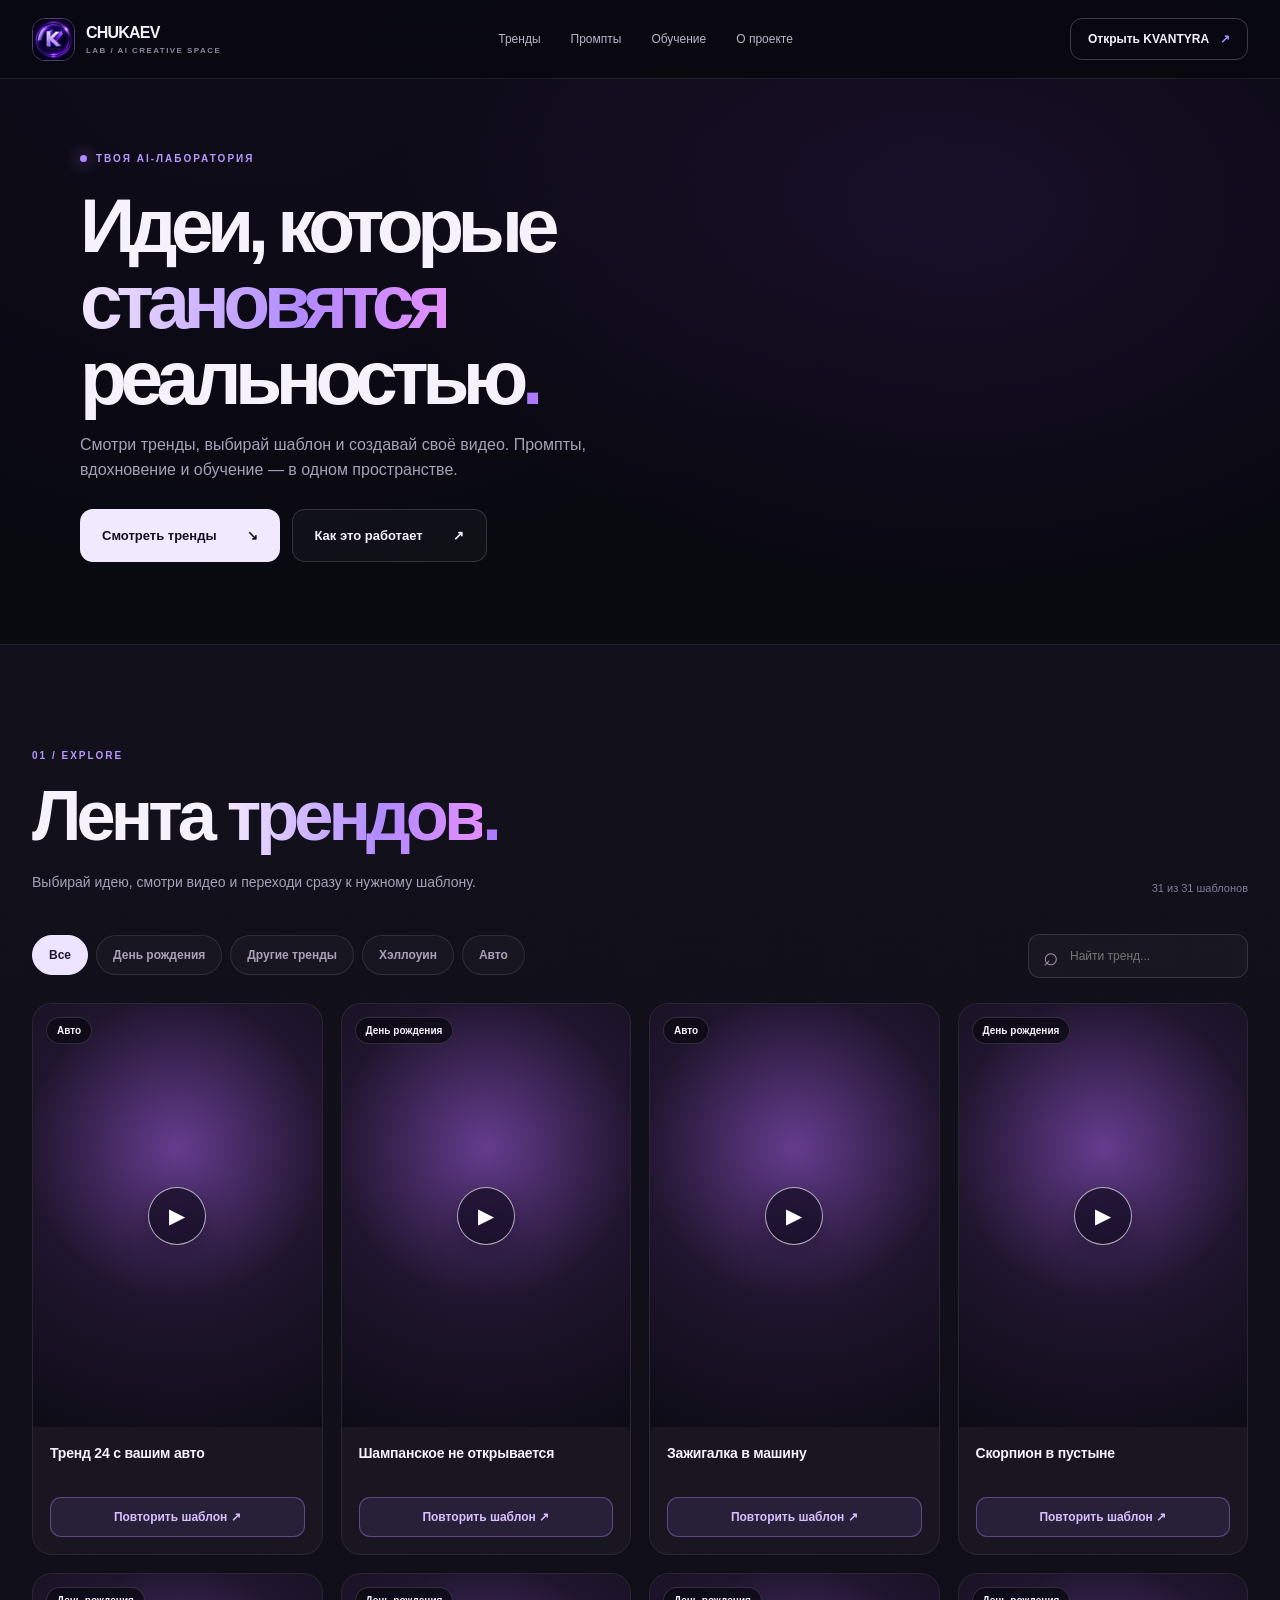
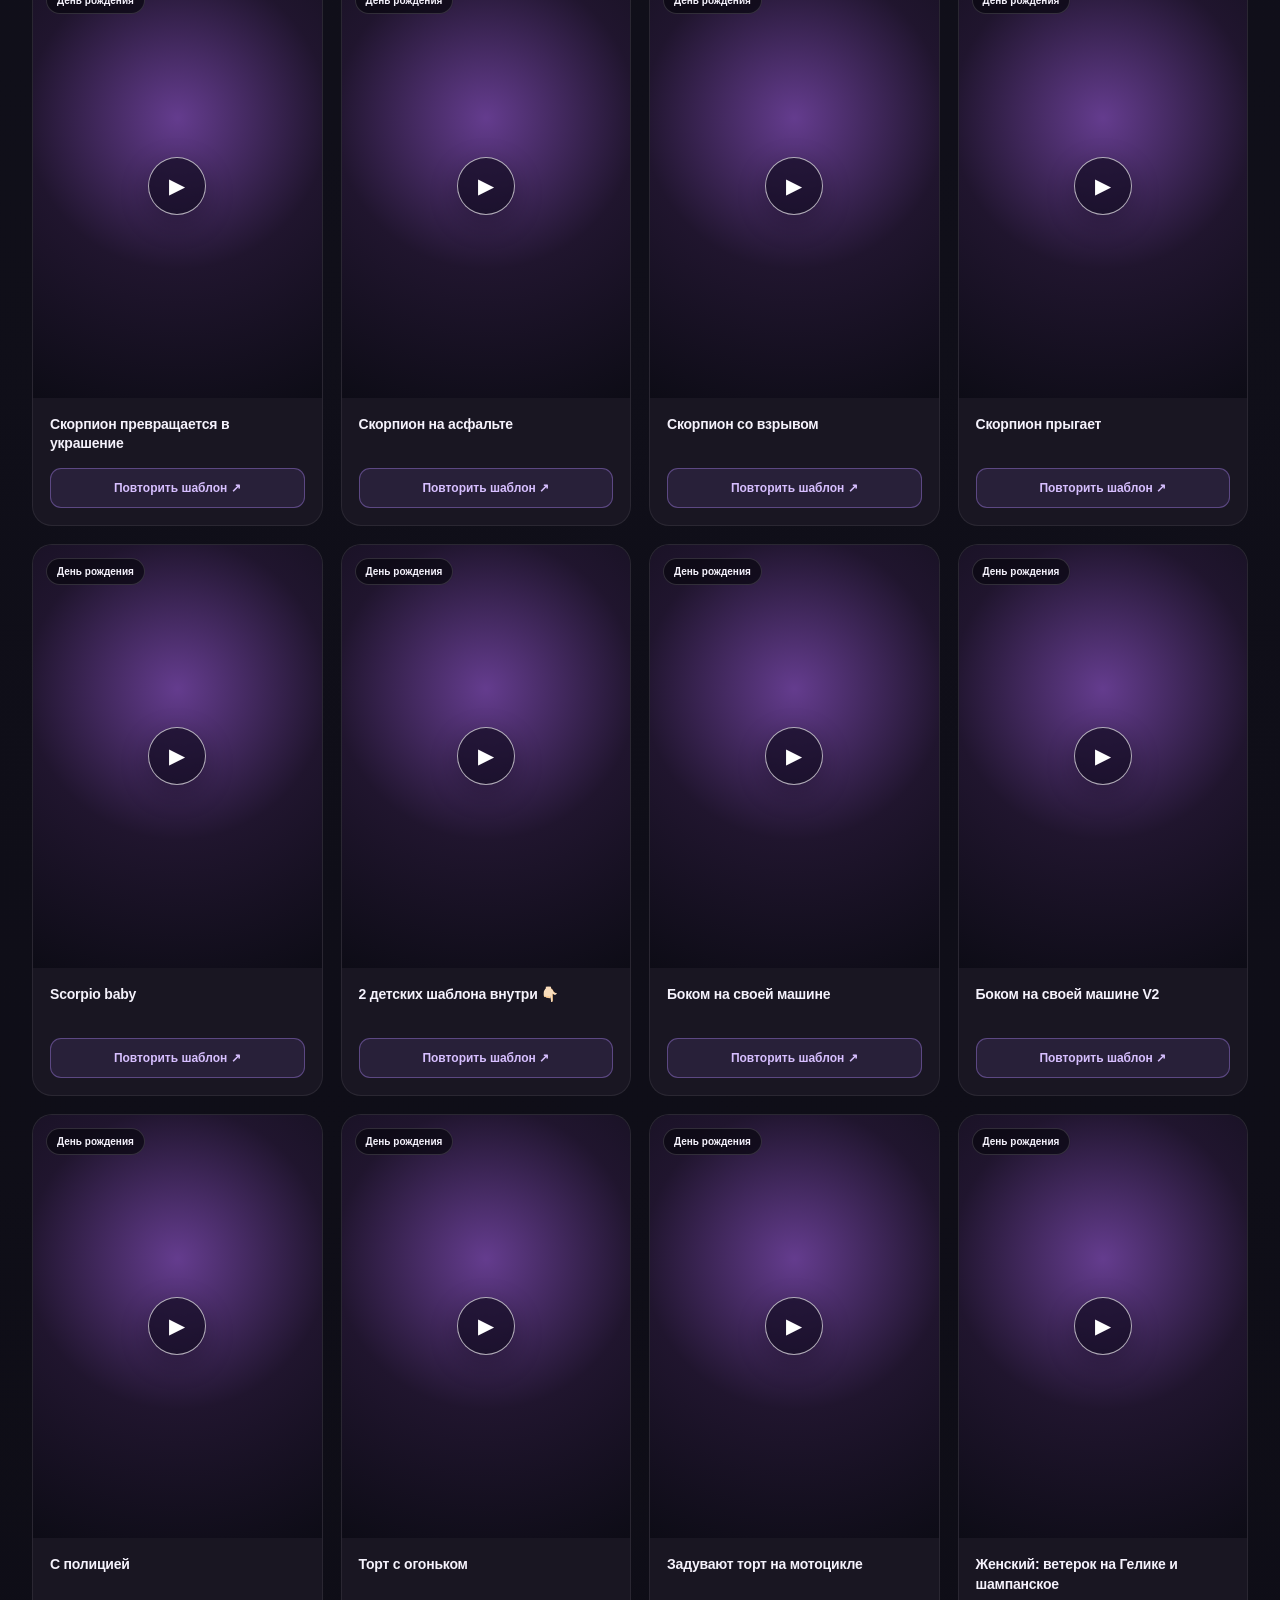
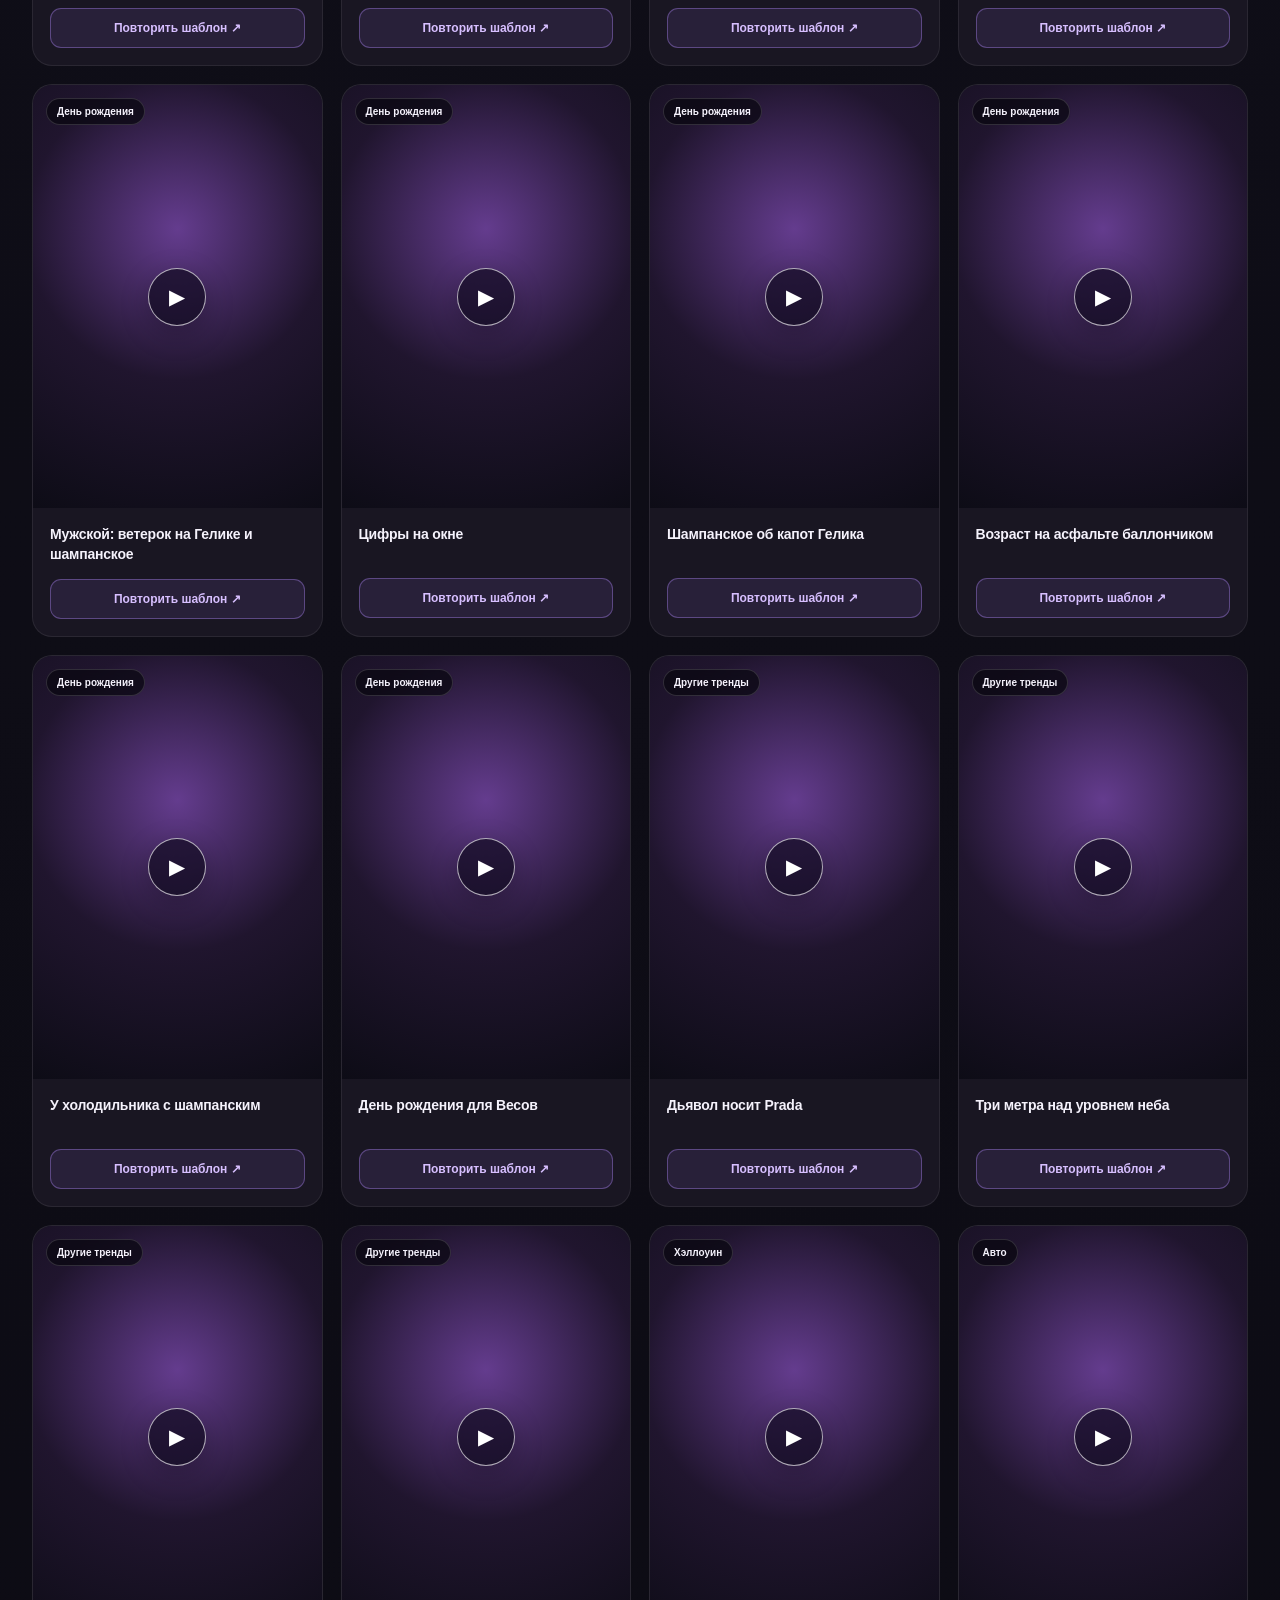
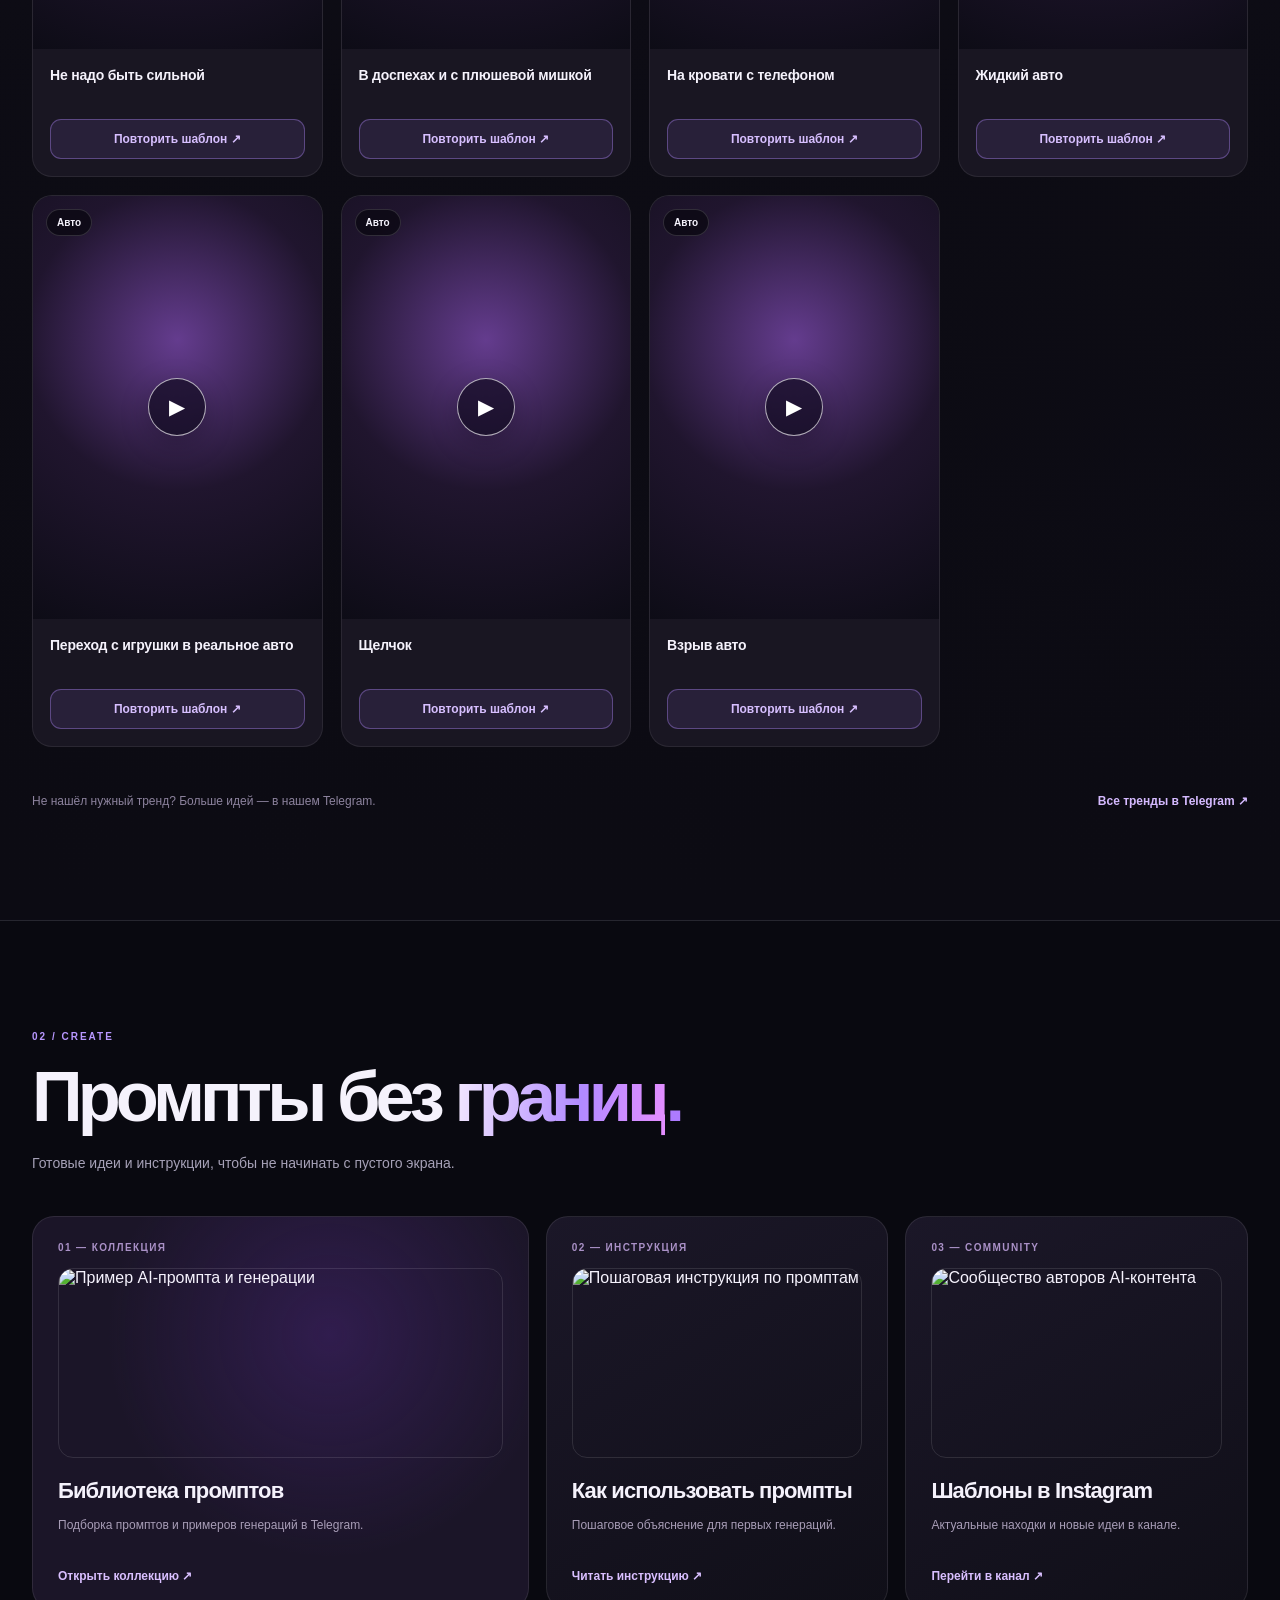
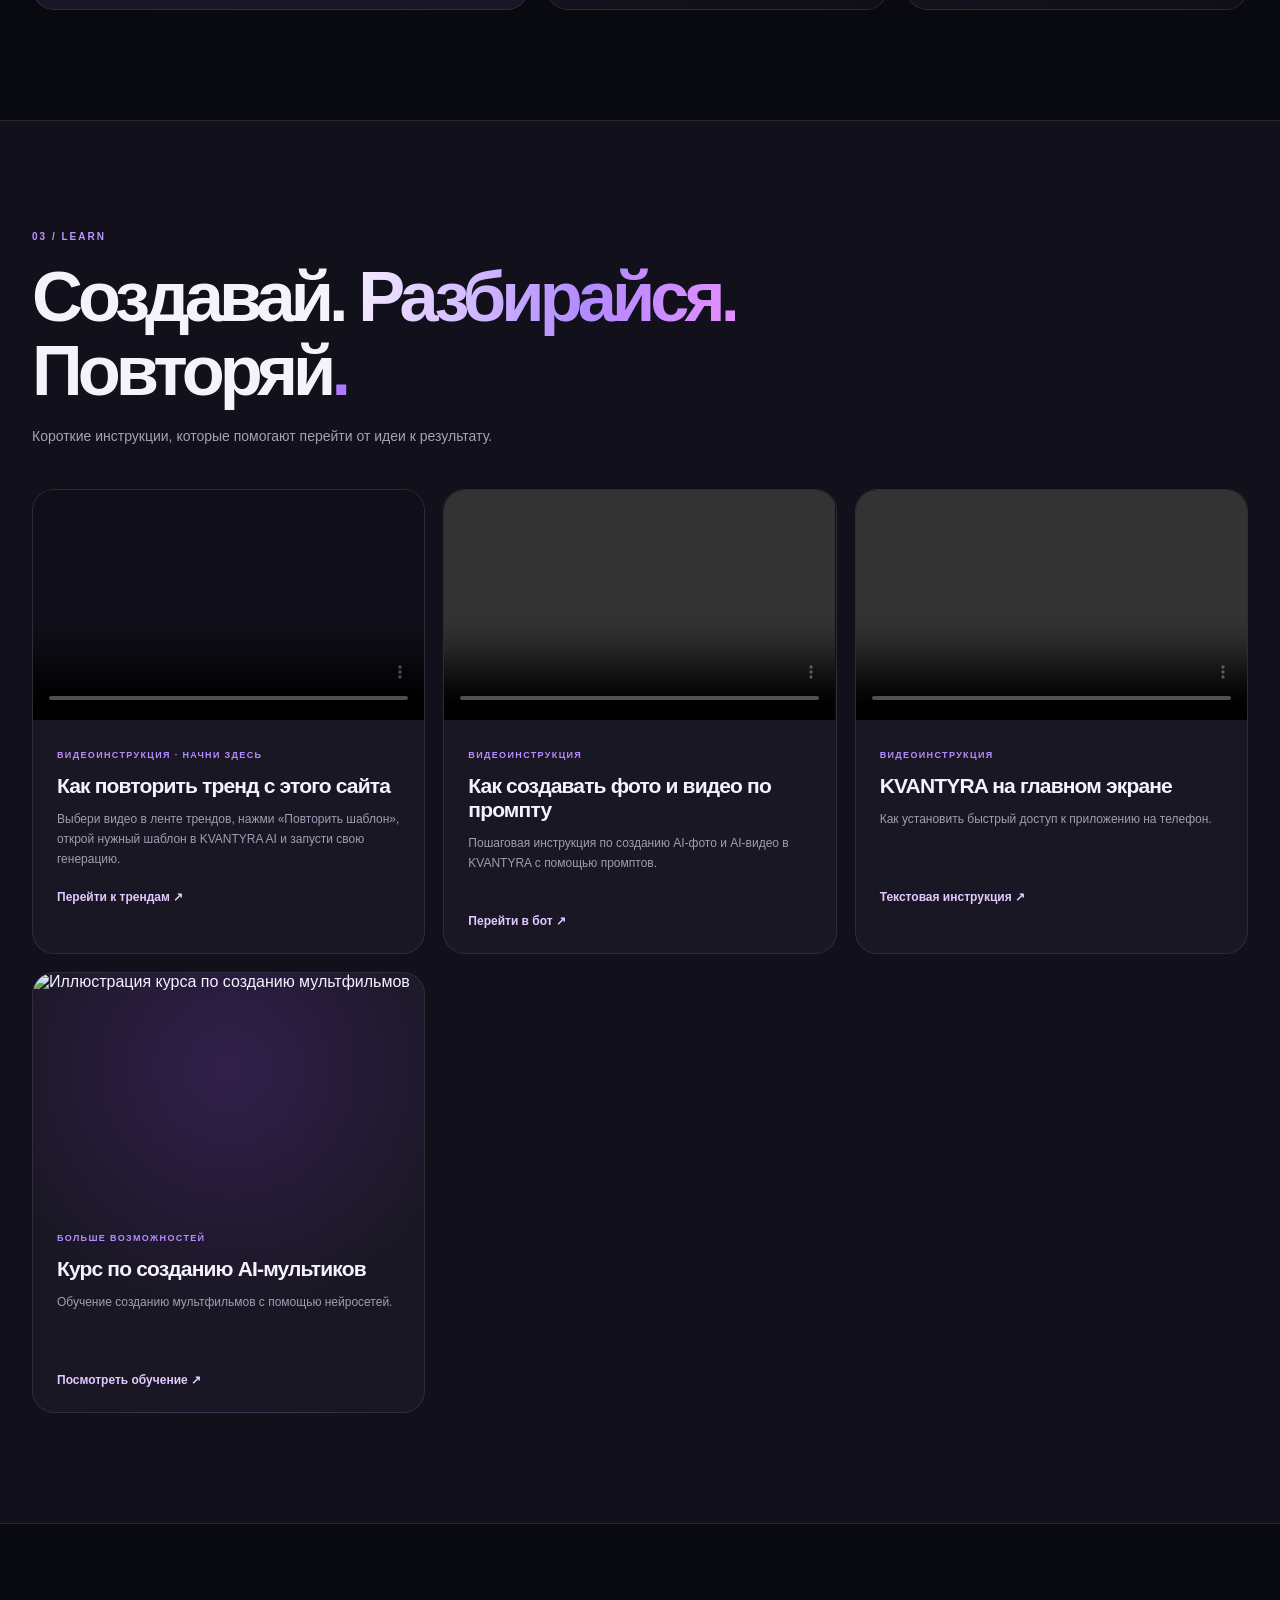
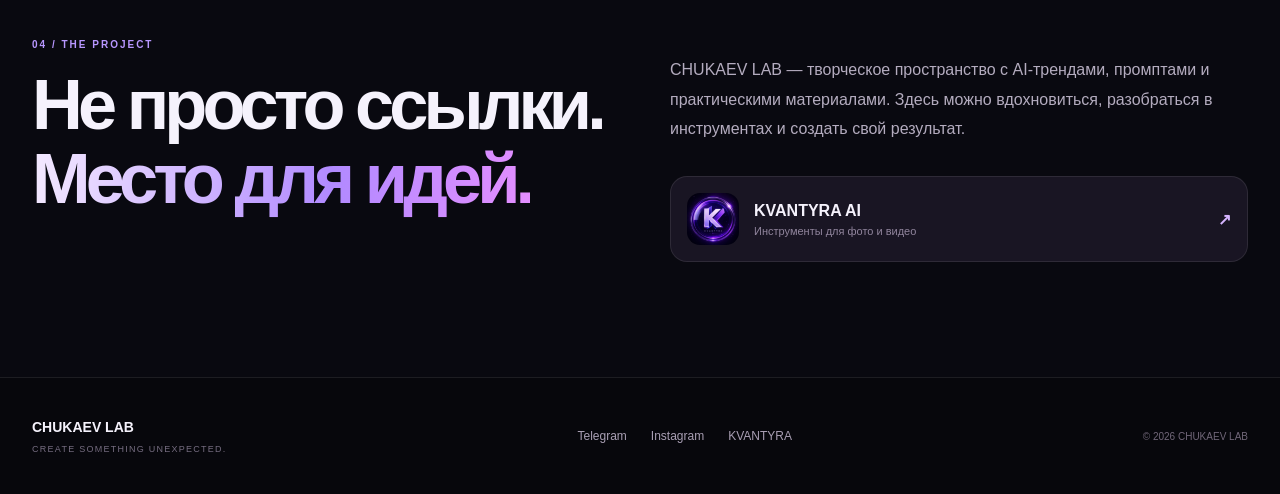
==== commit 04839564: "Add files via upload" ====
--- a/index.html
+++ b/index.html
@@ -1,8 +1,8 @@
 <!doctype html><html lang="ru"><head><meta charset="utf-8"><meta name="viewport" content="width=device-width,initial-scale=1,viewport-fit=cover"><meta name="theme-color" content="#090910"><meta name="description" content="CHUKAEV LAB — галерея AI-трендов, промпты, обучение и KVANTYRA AI."><title>CHUKAEV LAB — AI-тренды, промпты и обучение</title><link rel="icon" href="favicon.ico"><link rel="stylesheet" href="styles.css"></head><body>
 <header class="header"><div class="container nav"><a class="wordmark" href="#home"><img class="brand-logo" src="assets/brand/kvantyra.png" alt="KVANTYRA AI"><span>CHUKAEV<span class="wordmark-sub">LAB / AI CREATIVE SPACE</span></span></a><nav class="desktop-nav" aria-label="Разделы"><a href="#trends">Тренды</a><a href="#prompts">Промпты</a><a href="#learn">Обучение</a><a href="#about">О проекте</a></nav><a class="nav-cta" href="https://t.me/kvantyra_ai_bot" target="_blank" rel="noopener noreferrer">Открыть KVANTYRA <span>↗</span></a></div></header>
-<main id="home"><section class="hero container"><div class="hero-copy"><div class="eyebrow"><span class="live-dot"></span> ТВОЯ AI-ЛАБОРАТОРИЯ</div><h1>Идеи, которые<br><em>становятся</em><br>реальностью<span class="period">.</span></h1><p>Смотри тренды, выбирай шаблон и создавай своё видео. Промпты, вдохновение и обучение — в одном пространстве.</p><div class="hero-actions"><a class="btn btn-light" href="#trends">Смотреть тренды <span>↘</span></a><a class="btn btn-ghost" href="#learn">Как это работает <span>↗</span></a></div><div class="hero-meta"><span>AI VIDEO</span><i></i><span>CREATIVE TOOLS</span><i></i><span>LEARN & CREATE</span></div></div></section>
+<main id="home"><section class="hero container"><div class="hero-copy"><div class="eyebrow"><span class="live-dot"></span> ТВОЯ AI-ЛАБОРАТОРИЯ</div><h1>Идеи, которые<br><em>становятся</em><br>реальностью<span class="period">.</span></h1><p>Смотри тренды, выбирай шаблон и создавай своё видео. Промпты, вдохновение и обучение — в одном пространстве.</p><div class="hero-actions"><a class="btn btn-light" href="#trends">Смотреть тренды <span>↘</span></a><a class="btn btn-ghost" href="#learn">Как это работает <span>↗</span></a></div></div></section>
 <section class="catalog-section" id="trends"><div class="container"><div class="section-heading"><div><div class="eyebrow">01 / EXPLORE</div><h2>Лента <em>трендов</em><span class="period">.</span></h2><p>Выбирай идею, смотри видео и переходи сразу к нужному шаблону.</p></div><div class="counter" id="counter">Каталог шаблонов</div></div><div class="catalog-tools"><div class="filters" id="filters" aria-label="Категории"></div><label class="search"><span aria-hidden="true">⌕</span><input id="search" type="search" placeholder="Найти тренд..." autocomplete="off" aria-label="Поиск шаблонов"></label></div><div id="catalog" class="catalog" aria-live="polite"></div><p id="empty" class="empty" hidden>Ничего не найдено. Попробуй другую категорию или запрос.</p><div class="catalog-footer"><p>Не нашёл нужный тренд? Больше идей — в нашем Telegram.</p><a href="https://t.me/ai_prompts_chukaev/4358" target="_blank" rel="noopener noreferrer">Все тренды в Telegram ↗</a></div></div></section>
-<section class="prompts-section container" id="prompts"><div class="section-heading"><div><div class="eyebrow">02 / CREATE</div><h2>Промпты без <em>границ</em><span class="period">.</span></h2><p>Готовые идеи и инструкции, чтобы не начинать с пустого экрана.</p></div></div><div class="feature-grid"><a class="feature feature-main" href="https://t.me/ai_prompts_chukaev/4358" target="_blank" rel="noopener noreferrer"><span class="feature-index">01 — КОЛЛЕКЦИЯ</span><img class="feature-photo" src="assets/brand/prompts-illustration.svg" alt="Пример AI-промпта и генерации" loading="lazy"><div><h3>Библиотека промптов</h3><p>Подборка промптов и примеров генераций в Telegram.</p><span class="feature-link">Открыть коллекцию ↗</span></div></a><a class="feature" href="https://t.me/ai_prompts_chukaev/4358?comment=7803" target="_blank" rel="noopener noreferrer"><span class="feature-index">02 — ИНСТРУКЦИЯ</span><img class="feature-photo" src="assets/brand/prompt-guide-illustration.svg" alt="Пошаговая инструкция по промптам" loading="lazy"><div><h3>Как использовать промпты</h3><p>Пошаговое объяснение для первых генераций.</p><span class="feature-link">Читать инструкцию ↗</span></div></a><a class="feature" href="https://www.instagram.com/channel/qYfP7tu4u8NRN8SK/" target="_blank" rel="noopener noreferrer"><span class="feature-index">03 — COMMUNITY</span><img class="feature-photo" src="assets/brand/community-illustration.svg" alt="Сообщество авторов AI-контента" loading="lazy"><div><h3>Шаблоны в Instagram</h3><p>Актуальные находки и новые идеи в канале.</p><span class="feature-link">Перейти в канал ↗</span></div></a></div></section>
-<section class="learn-section" id="learn"><div class="container"><div class="section-heading"><div><div class="eyebrow">03 / LEARN</div><h2>Создавай. <em>Разбирайся.</em><br>Повторяй<span class="period">.</span></h2><p>Короткие инструкции, которые помогают перейти от идеи к результату.</p></div></div><div class="lesson-grid"><article class="lesson"><div class="lesson-video"><video controls playsinline preload="none" poster="assets/brand/kvantyra.png"><source src="assets/videos/site-template-guide.mp4" type="video/mp4"></video><div class="lesson-fallback">01 / ШАБЛОНЫ САЙТА</div></div><div class="lesson-body"><span>ВИДЕОИНСТРУКЦИЯ · НАЧНИ ЗДЕСЬ</span><h3>Как повторить тренд с этого сайта</h3><p>Выбери видео в ленте трендов, нажми «Повторить шаблон», открой нужный шаблон в KVANTYRA AI и запусти свою генерацию.</p><a href="#trends">Перейти к трендам ↗</a></div></article><article class="lesson"><div class="lesson-video"><video controls playsinline preload="none" poster="assets/brand/kvantyra.png"><source src="assets/videos/kvantyra-guide.mp4" type="video/mp4"></video><div class="lesson-fallback">02 / KVANTYRA AI</div></div><div class="lesson-body"><span>ВИДЕОИНСТРУКЦИЯ</span><h3>Как создавать фото и видео по промпту</h3><p>Пошаговая инструкция по созданию AI-фото и AI-видео в KVANTYRA с помощью промптов.</p><a href="https://t.me/kvantyra_ai_bot" target="_blank" rel="noopener noreferrer">Перейти в бот ↗</a></div></article><article class="lesson"><div class="lesson-video"><video controls playsinline preload="none" poster="assets/brand/kvantyra.png"><source src="assets/videos/kvantyra-install.mp4" type="video/mp4"></video><div class="lesson-fallback">03 / QUICK START</div></div><div class="lesson-body"><span>ВИДЕОИНСТРУКЦИЯ</span><h3>KVANTYRA на главном экране</h3><p>Как установить быстрый доступ к приложению на телефон.</p><a href="https://t.me/ai_prompts_chukaev/3218?single" target="_blank" rel="noopener noreferrer">Текстовая инструкция ↗</a></div></article><article class="lesson lesson-special"><img class="special-photo" src="assets/brand/cartoon-course-illustration.svg" alt="Иллюстрация курса по созданию мультфильмов" loading="lazy"><div class="lesson-body"><span>БОЛЬШЕ ВОЗМОЖНОСТЕЙ</span><h3>Курс по созданию AI-мультиков</h3><p>Обучение созданию мультфильмов с помощью нейросетей.</p><a href="https://t.me/tribute/app?startapp=sXKC" target="_blank" rel="noopener noreferrer">Посмотреть обучение ↗</a></div></article></div></div></section>
+<section class="prompts-section container" id="prompts"><div class="section-heading"><div><div class="eyebrow">02 / CREATE</div><h2>Промпты без <em>границ</em><span class="period">.</span></h2><p>Готовые идеи и инструкции, чтобы не начинать с пустого экрана.</p></div></div><div class="feature-grid"><a class="feature feature-main" href="https://t.me/ai_prompts_chukaev/4358" target="_blank" rel="noopener noreferrer"><span class="feature-index">01 — КОЛЛЕКЦИЯ</span><img class="feature-photo" src="assets/brand/prompts-vivid.jpg" alt="Пример AI-промпта и генерации" loading="lazy"><div><h3>Библиотека промптов</h3><p>Подборка промптов и примеров генераций в Telegram.</p><span class="feature-link">Открыть коллекцию ↗</span></div></a><a class="feature" href="https://t.me/ai_prompts_chukaev/4358?comment=7803" target="_blank" rel="noopener noreferrer"><span class="feature-index">02 — ИНСТРУКЦИЯ</span><img class="feature-photo" src="assets/brand/prompt-guide-vivid.jpg" alt="Пошаговая инструкция по промптам" loading="lazy"><div><h3>Как использовать промпты</h3><p>Пошаговое объяснение для первых генераций.</p><span class="feature-link">Читать инструкцию ↗</span></div></a><a class="feature" href="https://www.instagram.com/channel/qYfP7tu4u8NRN8SK/" target="_blank" rel="noopener noreferrer"><span class="feature-index">03 — COMMUNITY</span><img class="feature-photo" src="assets/brand/community-vivid.jpg" alt="Сообщество авторов AI-контента" loading="lazy"><div><h3>Шаблоны в Instagram</h3><p>Актуальные находки и новые идеи в канале.</p><span class="feature-link">Перейти в канал ↗</span></div></a></div></section>
+<section class="learn-section" id="learn"><div class="container"><div class="section-heading"><div><div class="eyebrow">03 / LEARN</div><h2>Создавай. <em>Разбирайся.</em><br>Повторяй<span class="period">.</span></h2><p>Короткие инструкции, которые помогают перейти от идеи к результату.</p></div></div><div class="lesson-grid"><article class="lesson"><div class="lesson-video"><video controls playsinline preload="metadata" poster="assets/brand/site-guide-frame.jpg"><source src="assets/videos/site-template-guide.mp4" type="video/mp4"></video></div><div class="lesson-body"><span>ВИДЕОИНСТРУКЦИЯ · НАЧНИ ЗДЕСЬ</span><h3>Как повторить тренд с этого сайта</h3><p>Выбери видео в ленте трендов, нажми «Повторить шаблон», открой нужный шаблон в KVANTYRA AI и запусти свою генерацию.</p><a href="#trends">Перейти к трендам ↗</a></div></article><article class="lesson"><div class="lesson-video"><video controls playsinline preload="auto"><source src="assets/videos/kvantyra-guide.mp4" type="video/mp4"></video></div><div class="lesson-body"><span>ВИДЕОИНСТРУКЦИЯ</span><h3>Как создавать фото и видео по промпту</h3><p>Пошаговая инструкция по созданию AI-фото и AI-видео в KVANTYRA с помощью промптов.</p><a href="https://t.me/kvantyra_ai_bot" target="_blank" rel="noopener noreferrer">Перейти в бот ↗</a></div></article><article class="lesson"><div class="lesson-video"><video controls playsinline preload="auto"><source src="assets/videos/kvantyra-install.mp4" type="video/mp4"></video></div><div class="lesson-body"><span>ВИДЕОИНСТРУКЦИЯ</span><h3>KVANTYRA на главном экране</h3><p>Как установить быстрый доступ к приложению на телефон.</p><a href="https://t.me/ai_prompts_chukaev/3218?single" target="_blank" rel="noopener noreferrer">Текстовая инструкция ↗</a></div></article><article class="lesson lesson-special"><img class="special-photo" src="assets/brand/cartoons-vivid.jpg" alt="Иллюстрация курса по созданию мультфильмов" loading="lazy"><div class="lesson-body"><span>БОЛЬШЕ ВОЗМОЖНОСТЕЙ</span><h3>Курс по созданию AI-мультиков</h3><p>Обучение созданию мультфильмов с помощью нейросетей.</p><a href="https://t.me/tribute/app?startapp=sXKC" target="_blank" rel="noopener noreferrer">Посмотреть обучение ↗</a></div></article></div></div></section>
 <section class="about-section container" id="about"><div><div class="eyebrow">04 / THE PROJECT</div><h2>Не просто ссылки.<br><em>Место для идей.</em></h2></div><div class="about-right"><p>CHUKAEV LAB — творческое пространство с AI-трендами, промптами и практическими материалами. Здесь можно вдохновиться, разобраться в инструментах и создать свой результат.</p><a class="about-product" href="https://t.me/kvantyra_ai_bot" target="_blank" rel="noopener noreferrer"><img src="assets/brand/kvantyra.png" alt="Логотип KVANTYRA AI"><span><strong>KVANTYRA AI</strong><small>Инструменты для фото и видео</small></span><b>↗</b></a></div></section></main>
 <footer class="footer"><div class="container footer-inner"><div><strong>CHUKAEV LAB</strong><span>CREATE SOMETHING UNEXPECTED.</span></div><div class="footer-links"><a href="https://t.me/ai_prompts_chukaev" target="_blank" rel="noopener noreferrer">Telegram</a><a href="https://www.instagram.com/channel/qYfP7tu4u8NRN8SK/" target="_blank" rel="noopener noreferrer">Instagram</a><a href="https://t.me/kvantyra_ai_bot" target="_blank" rel="noopener noreferrer">KVANTYRA</a></div><small>© 2026 CHUKAEV LAB</small></div></footer><script src="app.js" defer></script></body></html>
--- a/styles.css
+++ b/styles.css
@@ -17,3 +17,17 @@
 .trend-play.is-playing:hover,.trend-play.is-playing:focus-visible{opacity:.85;background:rgba(8,7,16,.45)}
 @media(hover:none){.trend-play.is-playing{opacity:.17}}
 @media(max-width:720px){.hero{padding:54px 0 68px}.brand-logo{width:37px;height:37px;flex-basis:37px}.feature-photo{height:175px}}
+
+/* CHUKAEV LAB / focused visual refinement */
+.hero{min-height:0;padding-block:74px 82px;grid-template-columns:1fr}
+.hero-copy{max-width:850px}
+.hero h1{font-size:clamp(52px,6vw,82px);margin:23px 0 18px}
+.hero-copy>p{max-width:570px;line-height:1.55}
+.hero-actions{margin-top:26px}
+.hero-meta{display:none!important}
+.feature-photo,.special-photo{display:block;width:100%;height:190px;object-fit:cover;object-position:center;border-radius:15px;margin:15px 0 20px;border:1px solid #ffffff1c}
+.feature-main .feature-photo{height:190px}
+.lesson-video{background:#100e19}
+.lesson-video video{object-fit:cover;display:block;background:#100e19}
+.lesson-special .special-photo{height:230px;margin:0;border:0;border-radius:0}
+@media(max-width:720px){.hero{padding:42px 0 49px}.hero h1{font-size:clamp(44px,10vw,66px);margin:20px 0 16px}.hero-copy>p{font-size:13px}.hero-actions{margin-top:22px}.feature-photo{height:200px}.lesson-video{height:225px}}
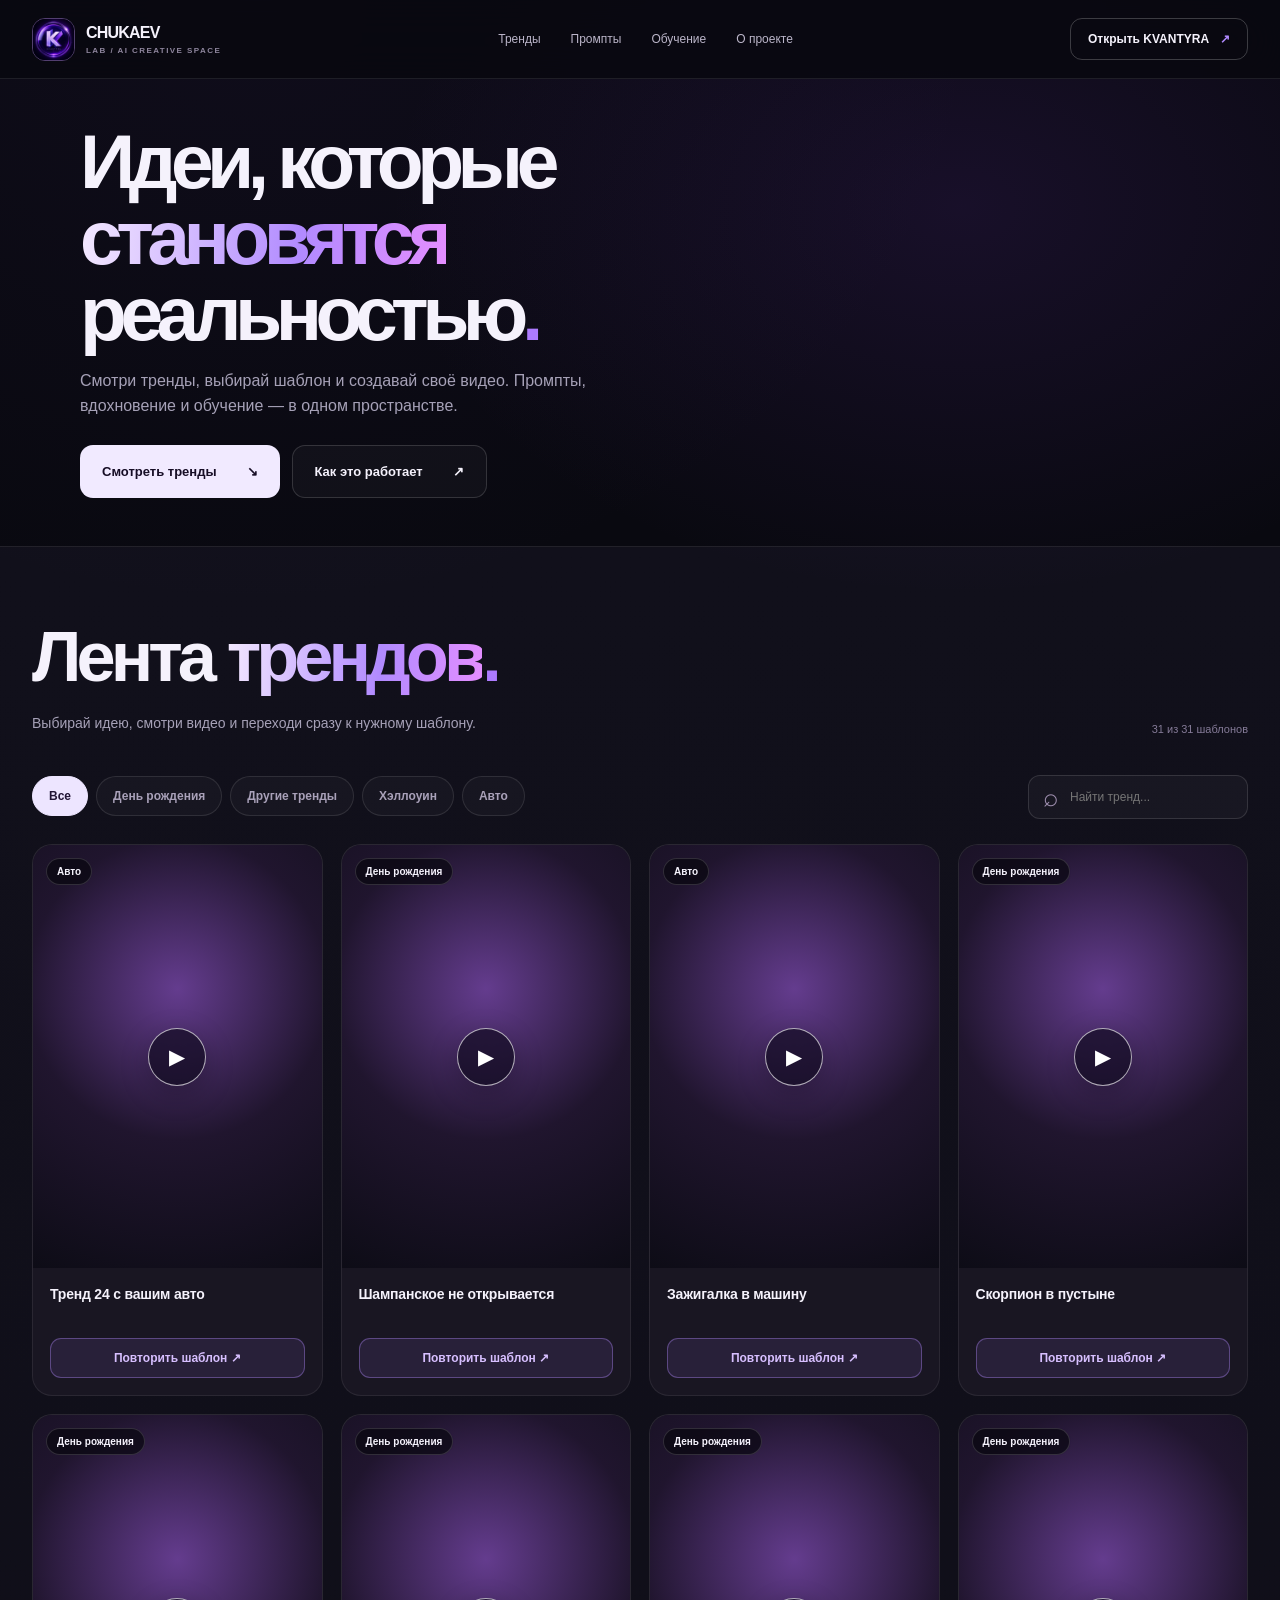
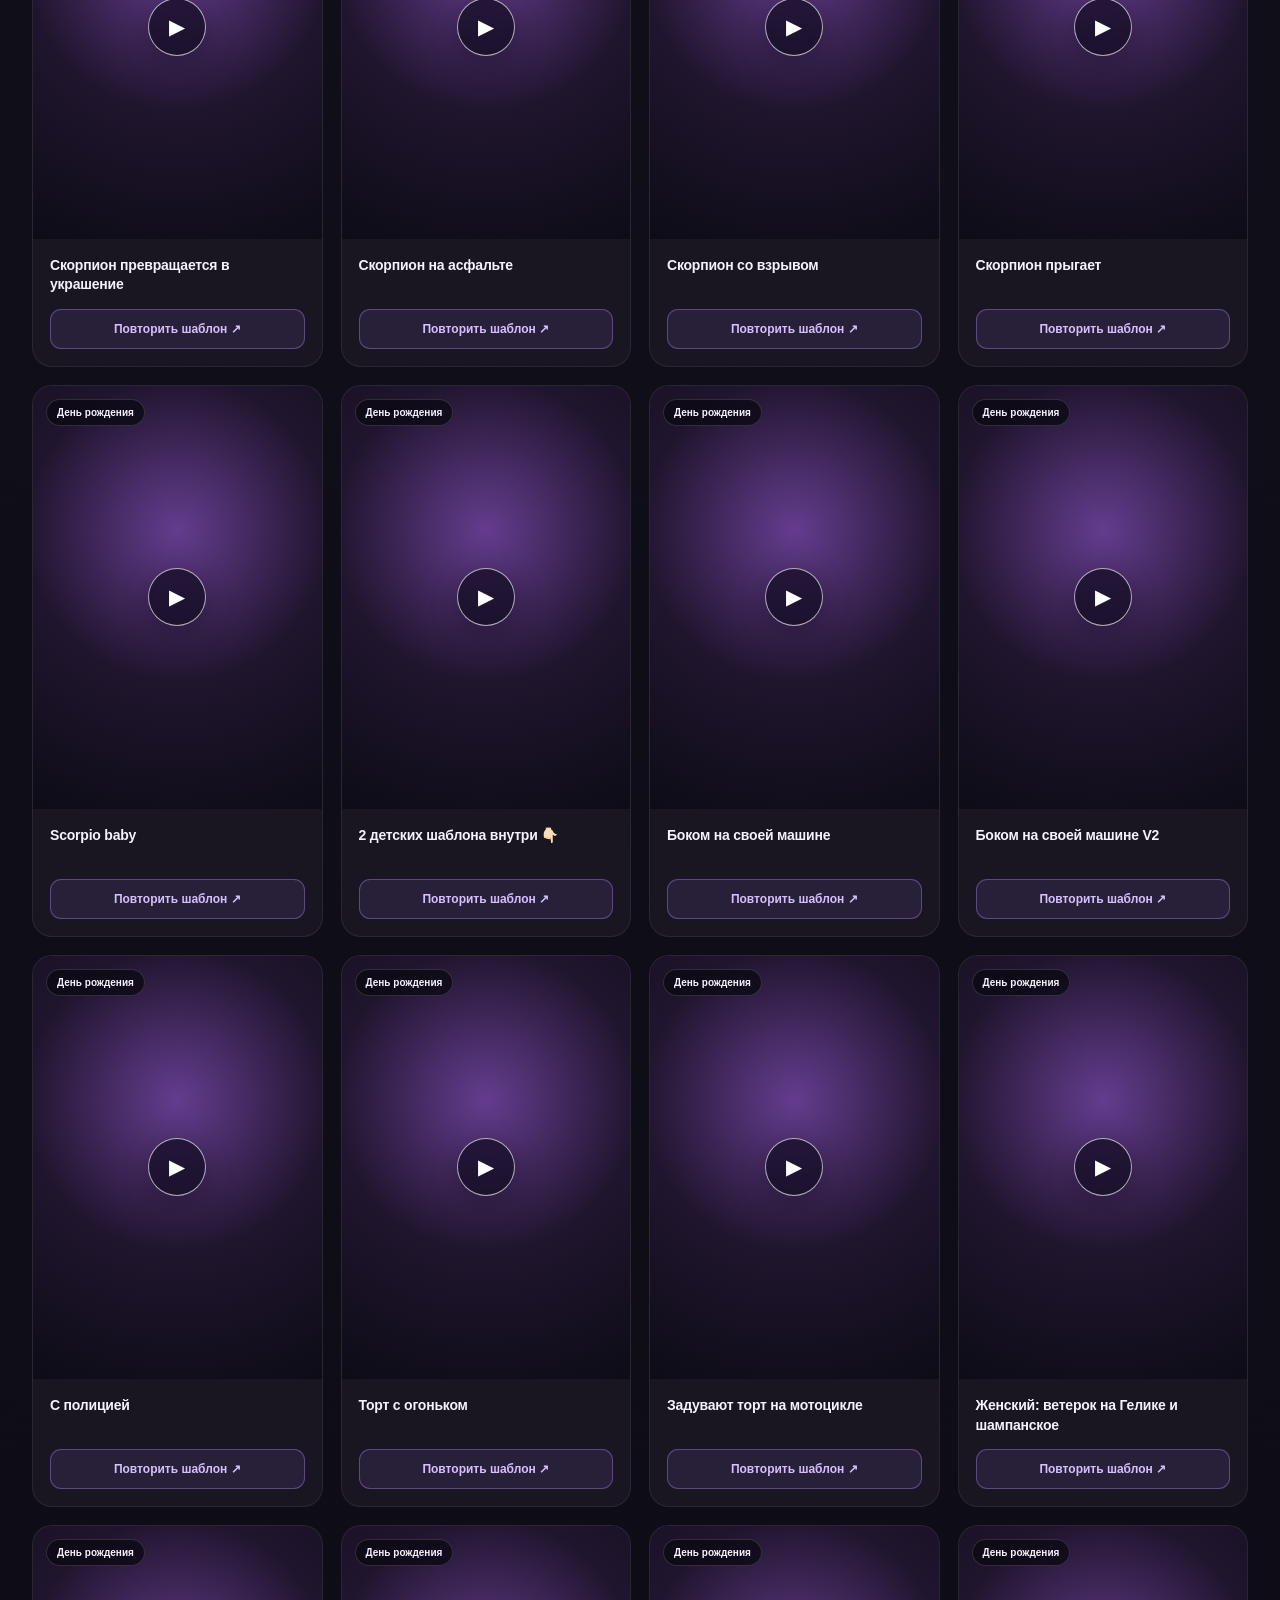
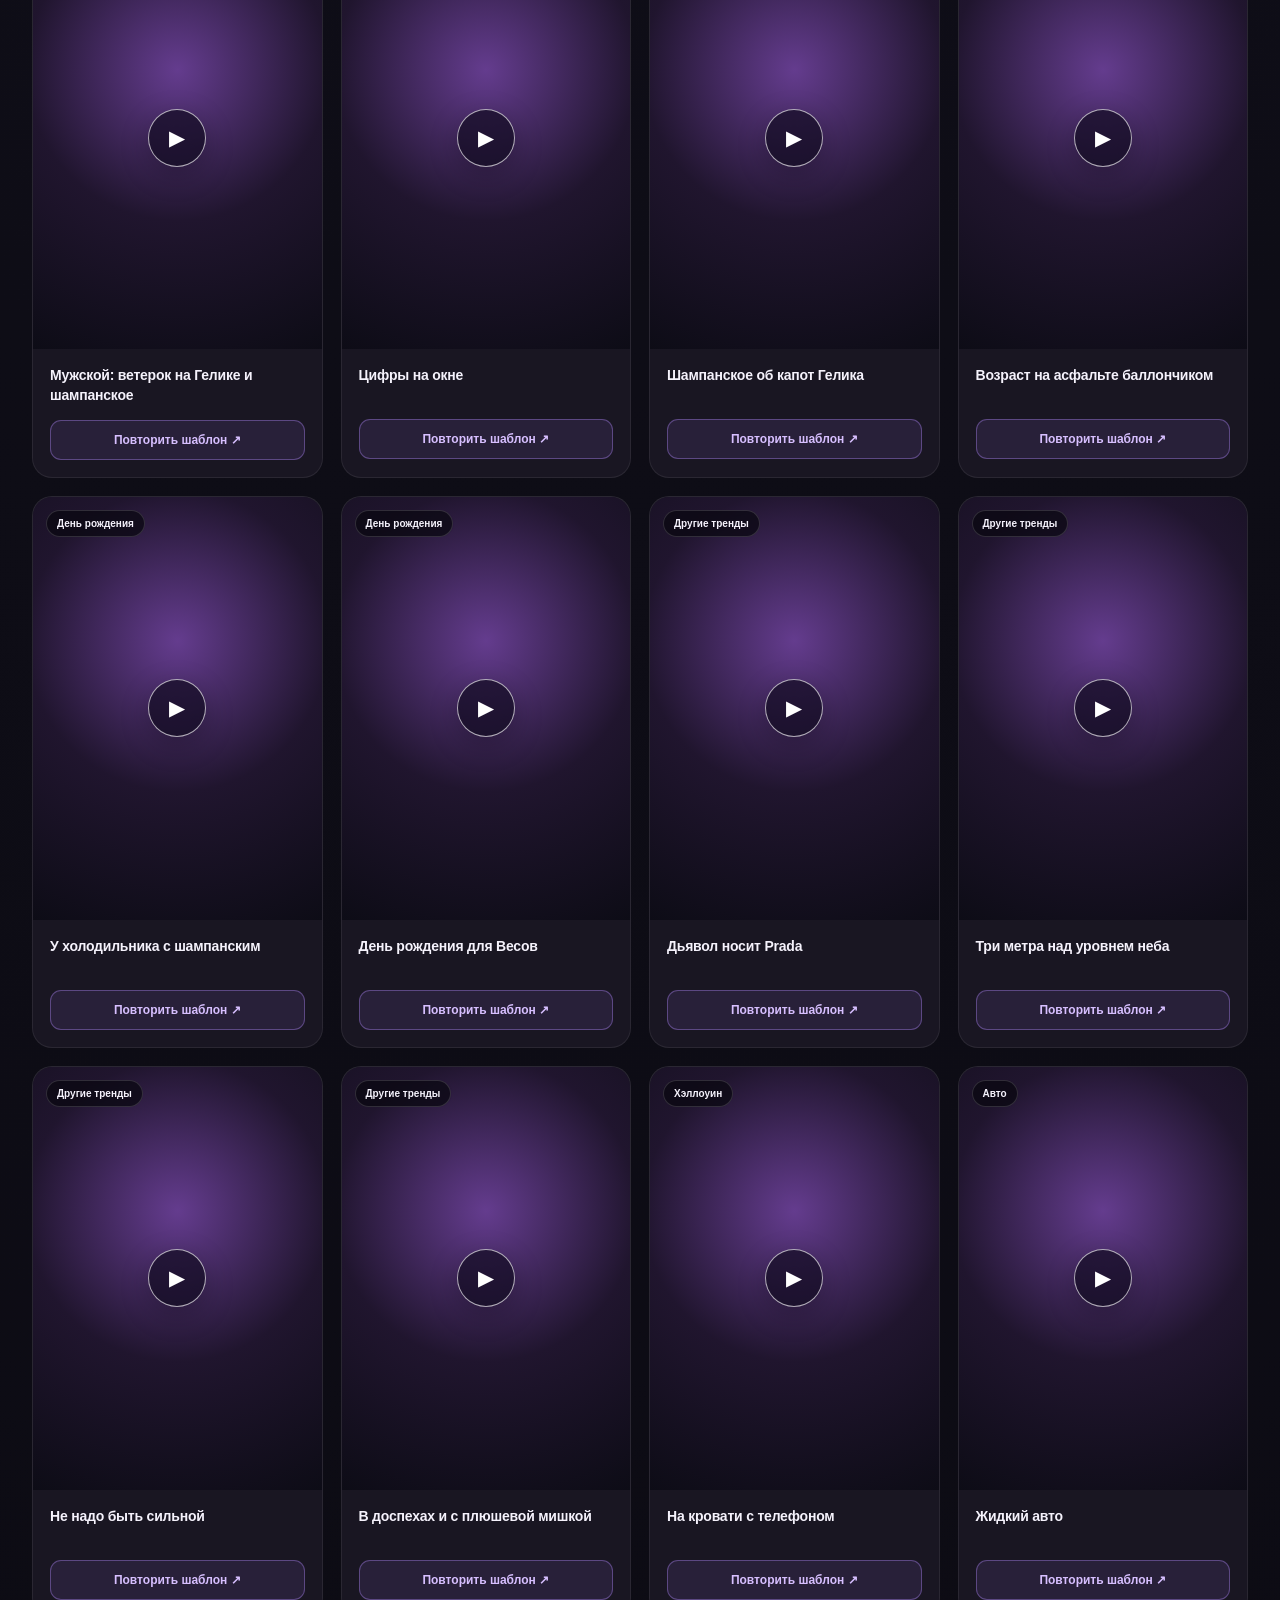
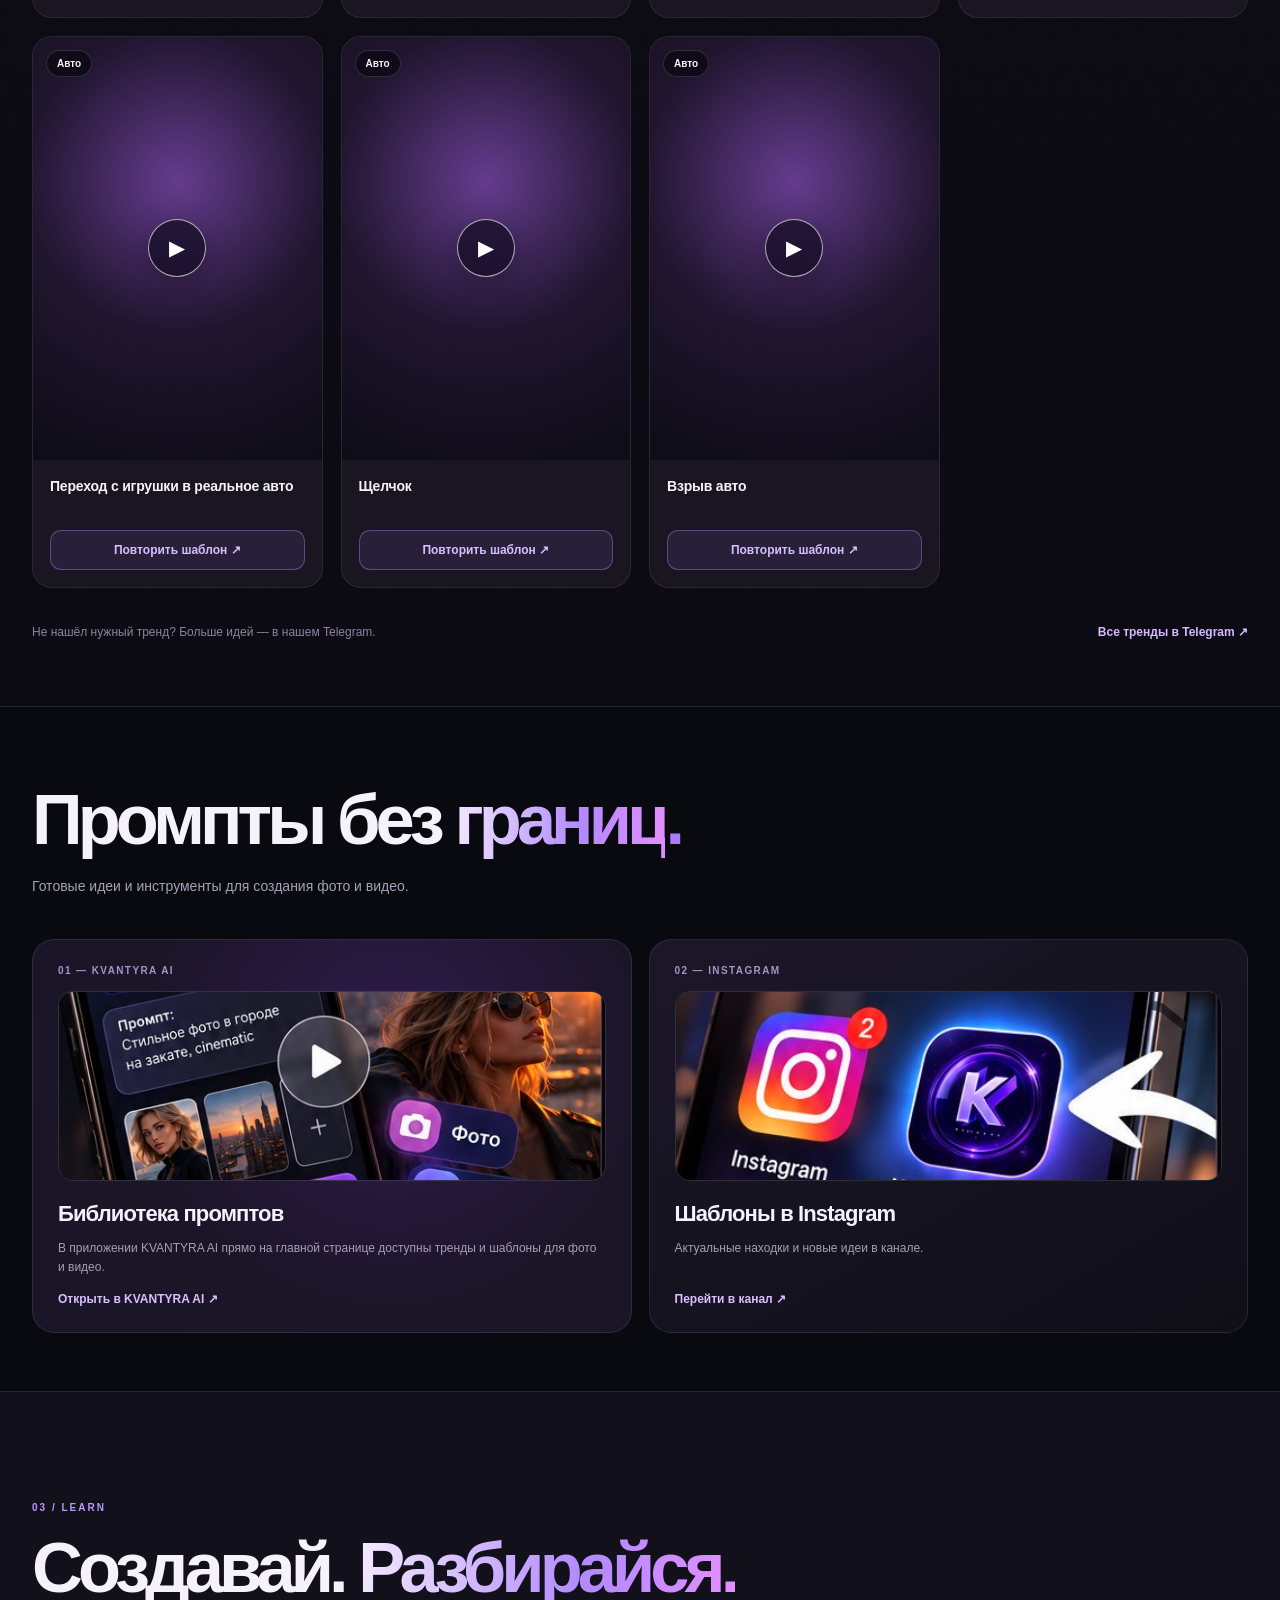
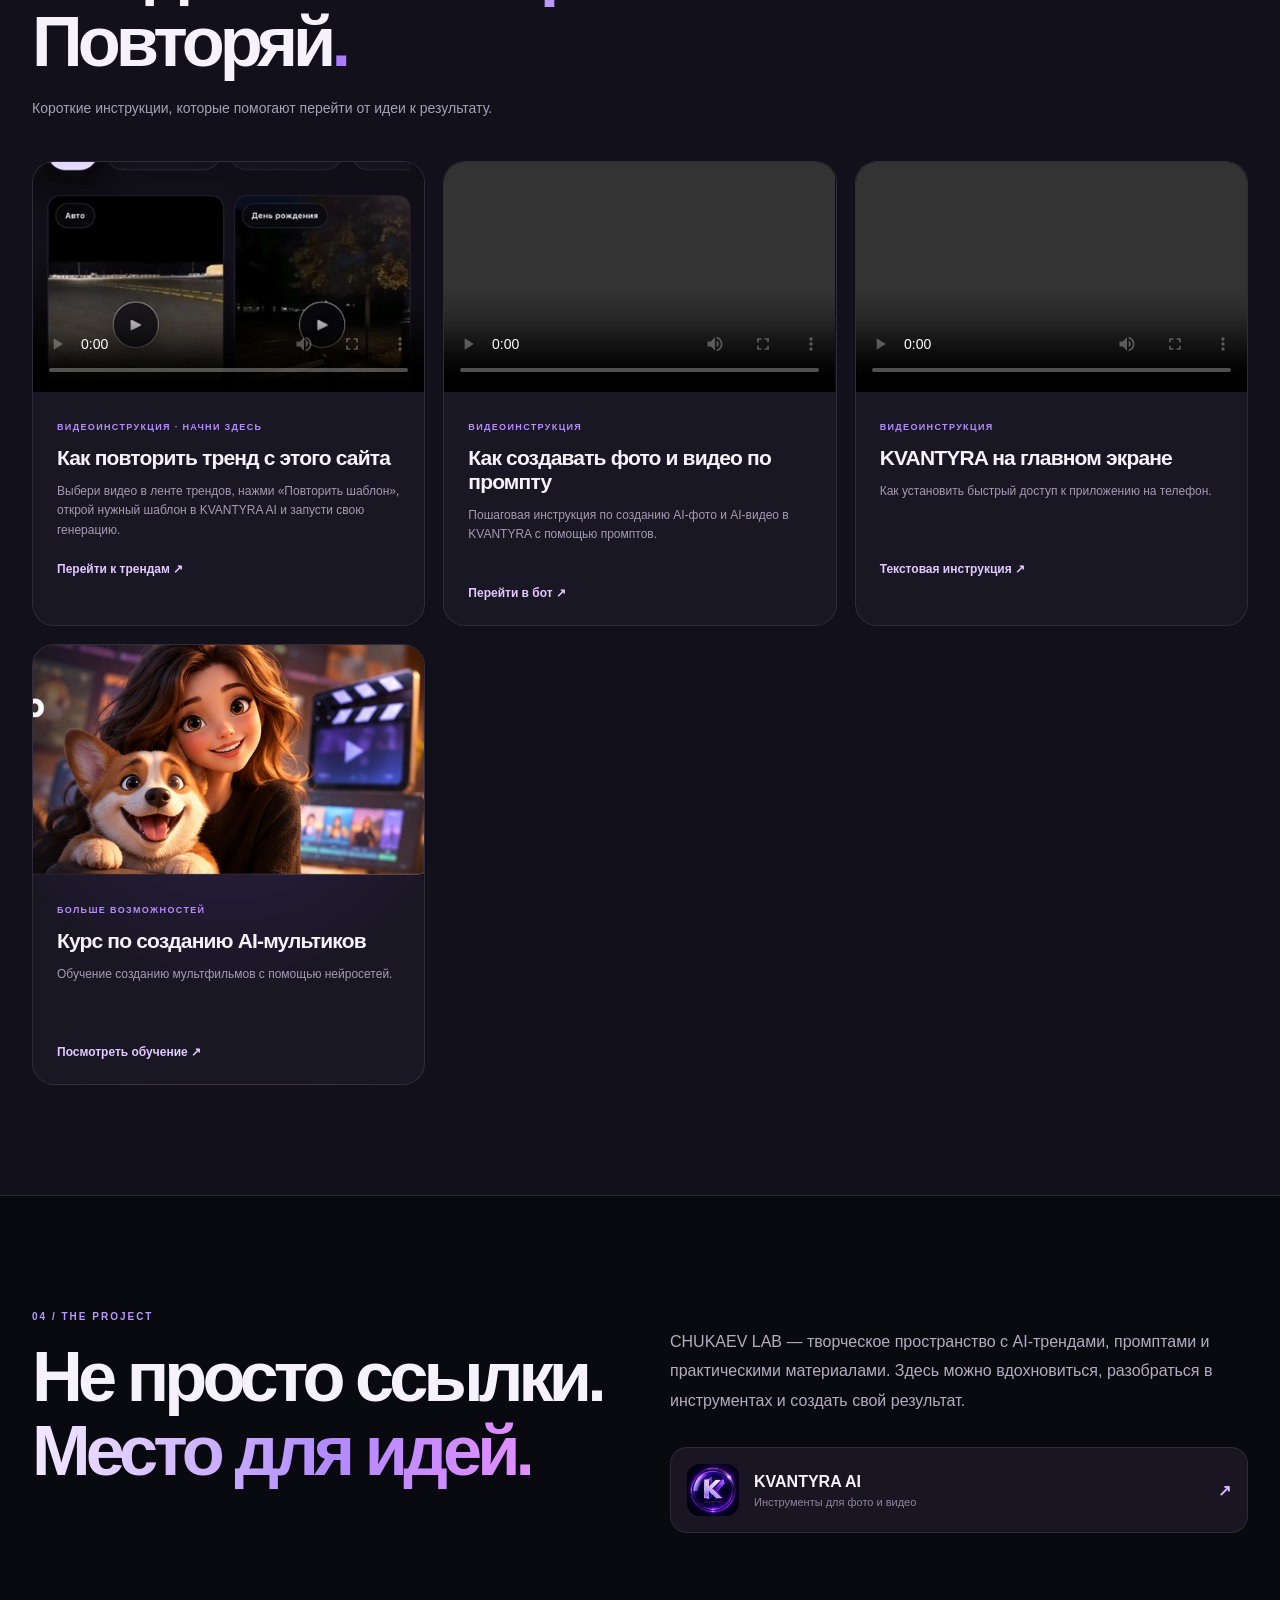
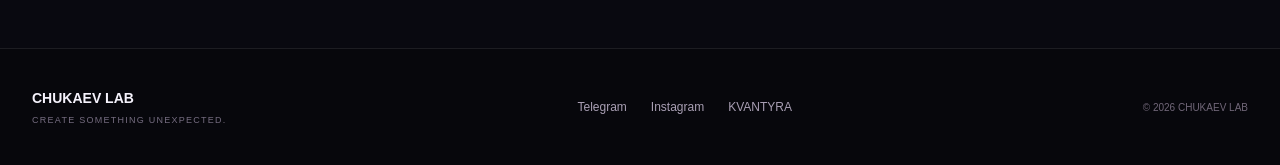
==== commit c9ecd229: "Add files via upload" ====
--- a/index.html
+++ b/index.html
@@ -1,8 +1,8 @@
 <!doctype html><html lang="ru"><head><meta charset="utf-8"><meta name="viewport" content="width=device-width,initial-scale=1,viewport-fit=cover"><meta name="theme-color" content="#090910"><meta name="description" content="CHUKAEV LAB — галерея AI-трендов, промпты, обучение и KVANTYRA AI."><title>CHUKAEV LAB — AI-тренды, промпты и обучение</title><link rel="icon" href="favicon.ico"><link rel="stylesheet" href="styles.css"></head><body>
 <header class="header"><div class="container nav"><a class="wordmark" href="#home"><img class="brand-logo" src="assets/brand/kvantyra.png" alt="KVANTYRA AI"><span>CHUKAEV<span class="wordmark-sub">LAB / AI CREATIVE SPACE</span></span></a><nav class="desktop-nav" aria-label="Разделы"><a href="#trends">Тренды</a><a href="#prompts">Промпты</a><a href="#learn">Обучение</a><a href="#about">О проекте</a></nav><a class="nav-cta" href="https://t.me/kvantyra_ai_bot" target="_blank" rel="noopener noreferrer">Открыть KVANTYRA <span>↗</span></a></div></header>
-<main id="home"><section class="hero container"><div class="hero-copy"><div class="eyebrow"><span class="live-dot"></span> ТВОЯ AI-ЛАБОРАТОРИЯ</div><h1>Идеи, которые<br><em>становятся</em><br>реальностью<span class="period">.</span></h1><p>Смотри тренды, выбирай шаблон и создавай своё видео. Промпты, вдохновение и обучение — в одном пространстве.</p><div class="hero-actions"><a class="btn btn-light" href="#trends">Смотреть тренды <span>↘</span></a><a class="btn btn-ghost" href="#learn">Как это работает <span>↗</span></a></div></div></section>
-<section class="catalog-section" id="trends"><div class="container"><div class="section-heading"><div><div class="eyebrow">01 / EXPLORE</div><h2>Лента <em>трендов</em><span class="period">.</span></h2><p>Выбирай идею, смотри видео и переходи сразу к нужному шаблону.</p></div><div class="counter" id="counter">Каталог шаблонов</div></div><div class="catalog-tools"><div class="filters" id="filters" aria-label="Категории"></div><label class="search"><span aria-hidden="true">⌕</span><input id="search" type="search" placeholder="Найти тренд..." autocomplete="off" aria-label="Поиск шаблонов"></label></div><div id="catalog" class="catalog" aria-live="polite"></div><p id="empty" class="empty" hidden>Ничего не найдено. Попробуй другую категорию или запрос.</p><div class="catalog-footer"><p>Не нашёл нужный тренд? Больше идей — в нашем Telegram.</p><a href="https://t.me/ai_prompts_chukaev/4358" target="_blank" rel="noopener noreferrer">Все тренды в Telegram ↗</a></div></div></section>
-<section class="prompts-section container" id="prompts"><div class="section-heading"><div><div class="eyebrow">02 / CREATE</div><h2>Промпты без <em>границ</em><span class="period">.</span></h2><p>Готовые идеи и инструкции, чтобы не начинать с пустого экрана.</p></div></div><div class="feature-grid"><a class="feature feature-main" href="https://t.me/ai_prompts_chukaev/4358" target="_blank" rel="noopener noreferrer"><span class="feature-index">01 — КОЛЛЕКЦИЯ</span><img class="feature-photo" src="assets/brand/prompts-vivid.jpg" alt="Пример AI-промпта и генерации" loading="lazy"><div><h3>Библиотека промптов</h3><p>Подборка промптов и примеров генераций в Telegram.</p><span class="feature-link">Открыть коллекцию ↗</span></div></a><a class="feature" href="https://t.me/ai_prompts_chukaev/4358?comment=7803" target="_blank" rel="noopener noreferrer"><span class="feature-index">02 — ИНСТРУКЦИЯ</span><img class="feature-photo" src="assets/brand/prompt-guide-vivid.jpg" alt="Пошаговая инструкция по промптам" loading="lazy"><div><h3>Как использовать промпты</h3><p>Пошаговое объяснение для первых генераций.</p><span class="feature-link">Читать инструкцию ↗</span></div></a><a class="feature" href="https://www.instagram.com/channel/qYfP7tu4u8NRN8SK/" target="_blank" rel="noopener noreferrer"><span class="feature-index">03 — COMMUNITY</span><img class="feature-photo" src="assets/brand/community-vivid.jpg" alt="Сообщество авторов AI-контента" loading="lazy"><div><h3>Шаблоны в Instagram</h3><p>Актуальные находки и новые идеи в канале.</p><span class="feature-link">Перейти в канал ↗</span></div></a></div></section>
+<main id="home"><section class="hero container"><div class="hero-copy"><h1>Идеи, которые<br><em>становятся</em><br>реальностью<span class="period">.</span></h1><p>Смотри тренды, выбирай шаблон и создавай своё видео. Промпты, вдохновение и обучение — в одном пространстве.</p><div class="hero-actions"><a class="btn btn-light" href="#trends">Смотреть тренды <span>↘</span></a><a class="btn btn-ghost" href="#learn">Как это работает <span>↗</span></a></div></div></section>
+<section class="catalog-section" id="trends"><div class="container"><div class="section-heading"><div><h2>Лента <em>трендов</em><span class="period">.</span></h2><p>Выбирай идею, смотри видео и переходи сразу к нужному шаблону.</p></div><div class="counter" id="counter">Каталог шаблонов</div></div><div class="catalog-tools"><div class="filters" id="filters" aria-label="Категории"></div><label class="search"><span aria-hidden="true">⌕</span><input id="search" type="search" placeholder="Найти тренд..." autocomplete="off" aria-label="Поиск шаблонов"></label></div><div id="catalog" class="catalog" aria-live="polite"></div><p id="empty" class="empty" hidden>Ничего не найдено. Попробуй другую категорию или запрос.</p><div class="catalog-footer"><p>Не нашёл нужный тренд? Больше идей — в нашем Telegram.</p><a href="https://t.me/ai_prompts_chukaev/4358" target="_blank" rel="noopener noreferrer">Все тренды в Telegram ↗</a></div></div></section>
+<section class="prompts-section container" id="prompts"><div class="section-heading"><div><h2>Промпты без <em>границ</em><span class="period">.</span></h2><p>Готовые идеи и инструменты для создания фото и видео.</p></div></div><div class="feature-grid feature-grid-two"><a class="feature feature-main" href="https://t.me/kvantyra_ai_bot?startapp" target="_blank" rel="noopener noreferrer"><span class="feature-index">01 — KVANTYRA AI</span><img class="feature-photo" src="assets/brand/prompts-vivid.jpg" alt="Создание AI-фото и видео по промптам" loading="lazy"><div><h3>Библиотека промптов</h3><p>В приложении KVANTYRA AI прямо на главной странице доступны тренды и шаблоны для фото и видео.</p><span class="feature-link">Открыть в KVANTYRA AI ↗</span></div></a><a class="feature" href="https://www.instagram.com/channel/qYfP7tu4u8NRN8SK/" target="_blank" rel="noopener noreferrer"><span class="feature-index">02 — INSTAGRAM</span><img class="feature-photo" src="assets/brand/community-vivid.jpg" alt="Instagram — идеи и новые шаблоны" loading="lazy"><div><h3>Шаблоны в Instagram</h3><p>Актуальные находки и новые идеи в канале.</p><span class="feature-link">Перейти в канал ↗</span></div></a></div></section>
 <section class="learn-section" id="learn"><div class="container"><div class="section-heading"><div><div class="eyebrow">03 / LEARN</div><h2>Создавай. <em>Разбирайся.</em><br>Повторяй<span class="period">.</span></h2><p>Короткие инструкции, которые помогают перейти от идеи к результату.</p></div></div><div class="lesson-grid"><article class="lesson"><div class="lesson-video"><video controls playsinline preload="metadata" poster="assets/brand/site-guide-frame.jpg"><source src="assets/videos/site-template-guide.mp4" type="video/mp4"></video></div><div class="lesson-body"><span>ВИДЕОИНСТРУКЦИЯ · НАЧНИ ЗДЕСЬ</span><h3>Как повторить тренд с этого сайта</h3><p>Выбери видео в ленте трендов, нажми «Повторить шаблон», открой нужный шаблон в KVANTYRA AI и запусти свою генерацию.</p><a href="#trends">Перейти к трендам ↗</a></div></article><article class="lesson"><div class="lesson-video"><video controls playsinline preload="auto"><source src="assets/videos/kvantyra-guide.mp4" type="video/mp4"></video></div><div class="lesson-body"><span>ВИДЕОИНСТРУКЦИЯ</span><h3>Как создавать фото и видео по промпту</h3><p>Пошаговая инструкция по созданию AI-фото и AI-видео в KVANTYRA с помощью промптов.</p><a href="https://t.me/kvantyra_ai_bot" target="_blank" rel="noopener noreferrer">Перейти в бот ↗</a></div></article><article class="lesson"><div class="lesson-video"><video controls playsinline preload="auto"><source src="assets/videos/kvantyra-install.mp4" type="video/mp4"></video></div><div class="lesson-body"><span>ВИДЕОИНСТРУКЦИЯ</span><h3>KVANTYRA на главном экране</h3><p>Как установить быстрый доступ к приложению на телефон.</p><a href="https://t.me/ai_prompts_chukaev/3218?single" target="_blank" rel="noopener noreferrer">Текстовая инструкция ↗</a></div></article><article class="lesson lesson-special"><img class="special-photo" src="assets/brand/cartoons-vivid.jpg" alt="Иллюстрация курса по созданию мультфильмов" loading="lazy"><div class="lesson-body"><span>БОЛЬШЕ ВОЗМОЖНОСТЕЙ</span><h3>Курс по созданию AI-мультиков</h3><p>Обучение созданию мультфильмов с помощью нейросетей.</p><a href="https://t.me/tribute/app?startapp=sXKC" target="_blank" rel="noopener noreferrer">Посмотреть обучение ↗</a></div></article></div></div></section>
 <section class="about-section container" id="about"><div><div class="eyebrow">04 / THE PROJECT</div><h2>Не просто ссылки.<br><em>Место для идей.</em></h2></div><div class="about-right"><p>CHUKAEV LAB — творческое пространство с AI-трендами, промптами и практическими материалами. Здесь можно вдохновиться, разобраться в инструментах и создать свой результат.</p><a class="about-product" href="https://t.me/kvantyra_ai_bot" target="_blank" rel="noopener noreferrer"><img src="assets/brand/kvantyra.png" alt="Логотип KVANTYRA AI"><span><strong>KVANTYRA AI</strong><small>Инструменты для фото и видео</small></span><b>↗</b></a></div></section></main>
 <footer class="footer"><div class="container footer-inner"><div><strong>CHUKAEV LAB</strong><span>CREATE SOMETHING UNEXPECTED.</span></div><div class="footer-links"><a href="https://t.me/ai_prompts_chukaev" target="_blank" rel="noopener noreferrer">Telegram</a><a href="https://www.instagram.com/channel/qYfP7tu4u8NRN8SK/" target="_blank" rel="noopener noreferrer">Instagram</a><a href="https://t.me/kvantyra_ai_bot" target="_blank" rel="noopener noreferrer">KVANTYRA</a></div><small>© 2026 CHUKAEV LAB</small></div></footer><script src="app.js" defer></script></body></html>
--- a/styles.css
+++ b/styles.css
@@ -31,3 +31,27 @@
 .lesson-video video{object-fit:cover;display:block;background:#100e19}
 .lesson-special .special-photo{height:230px;margin:0;border:0;border-radius:0}
 @media(max-width:720px){.hero{padding:42px 0 49px}.hero h1{font-size:clamp(44px,10vw,66px);margin:20px 0 16px}.hero-copy>p{font-size:13px}.hero-actions{margin-top:22px}.feature-photo{height:200px}.lesson-video{height:225px}}
+
+/* Two focused cards after removing the redundant prompt guide */
+.feature-grid-two{grid-template-columns:repeat(2,minmax(0,1fr))}
+.feature-grid-two .feature-main{grid-column:auto}
+@media(max-width:720px){.feature-grid-two{grid-template-columns:1fr}}
+
+/* 2026-10-28: tighter mobile layout, no decorative section labels */
+.hero{padding-top:44px;padding-bottom:48px}
+.hero h1{margin-top:0}
+.catalog-section{padding-top:55px;padding-bottom:55px}
+.prompts-section{padding-top:58px;padding-bottom:58px}
+.catalog-footer{margin-top:25px}
+@media(max-width:720px){
+ .hero{padding-top:27px;padding-bottom:31px}
+ .hero h1{margin-top:0;margin-bottom:13px;line-height:1.01}
+ .hero-copy>p{margin-top:0;margin-bottom:0}
+ .hero-actions{margin-top:20px;gap:10px}
+ .hero-actions .btn{padding:15px 18px}
+ .catalog-section{padding-top:35px;padding-bottom:39px}
+ .prompts-section{padding-top:40px;padding-bottom:44px}
+ .section-heading{margin-bottom:22px}
+ .section-heading h2{margin-top:0;margin-bottom:12px}
+ .catalog-footer{margin-top:25px;gap:9px}
+}
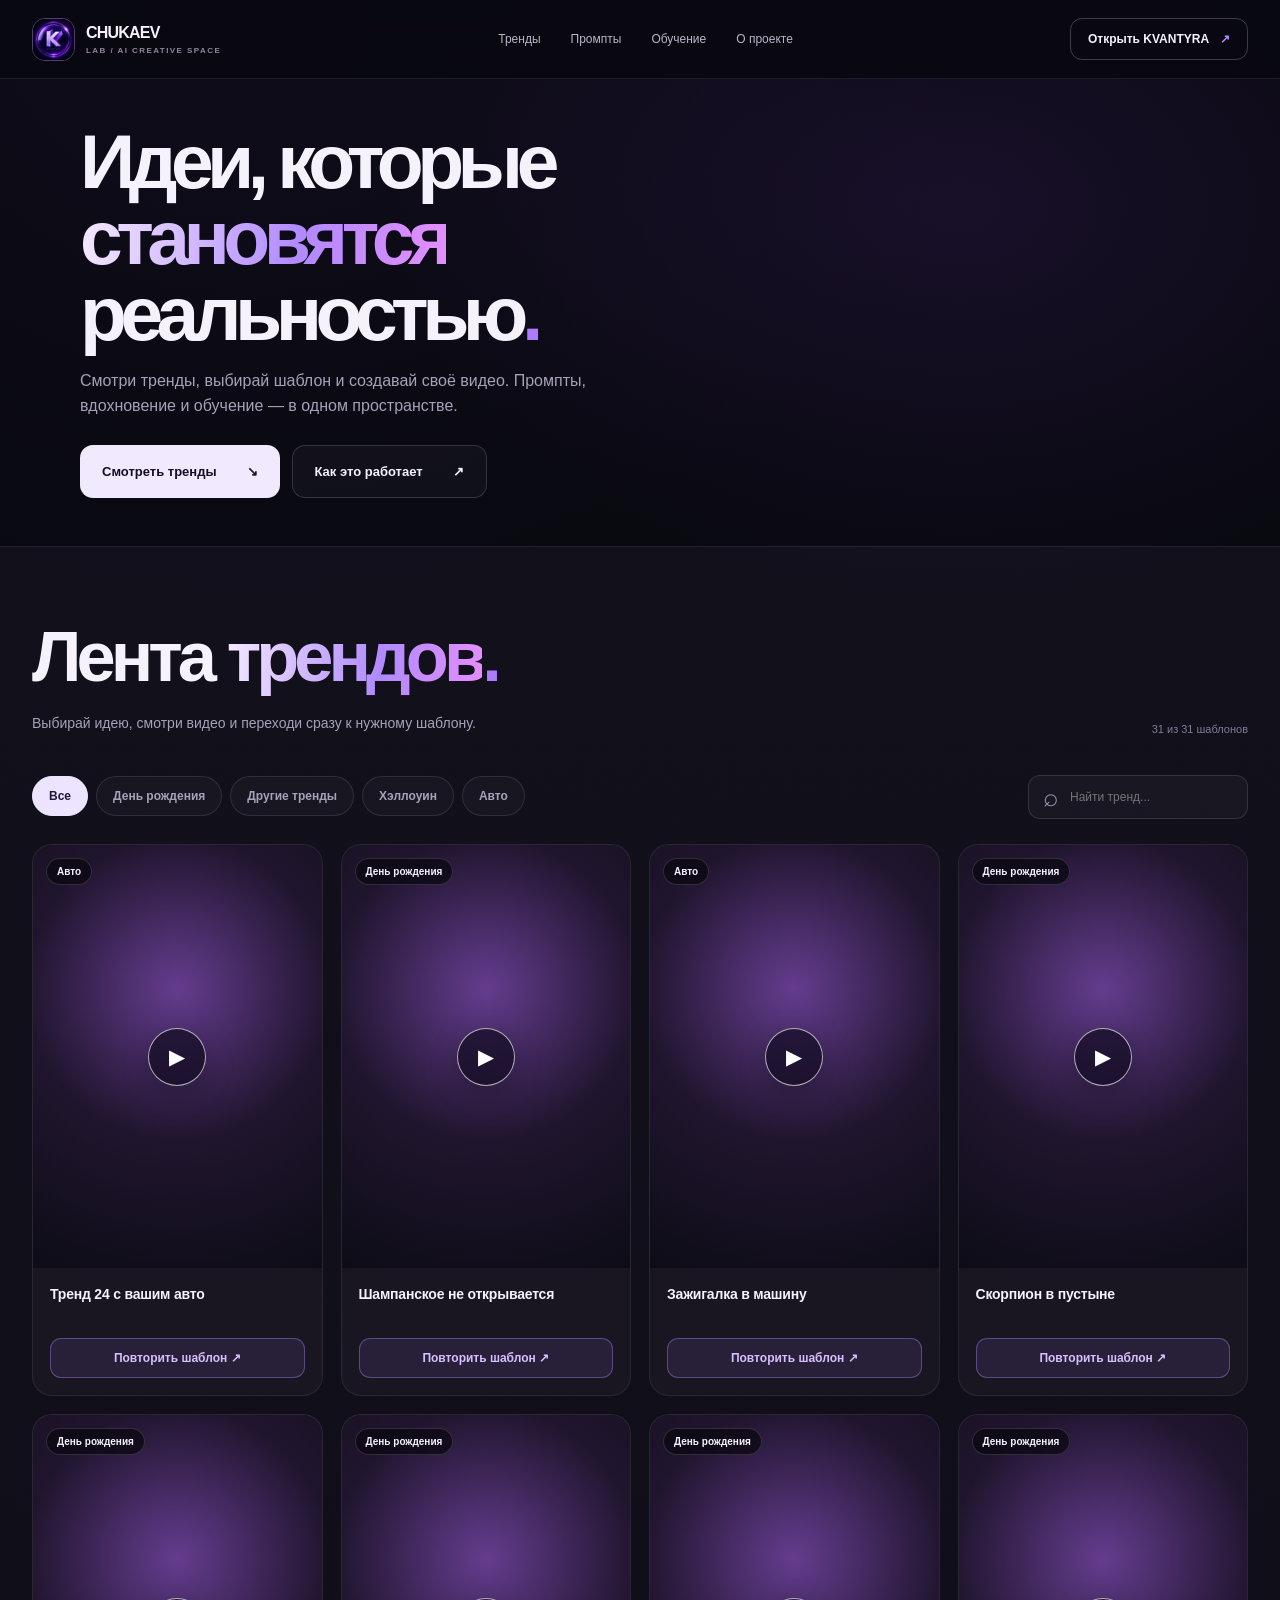
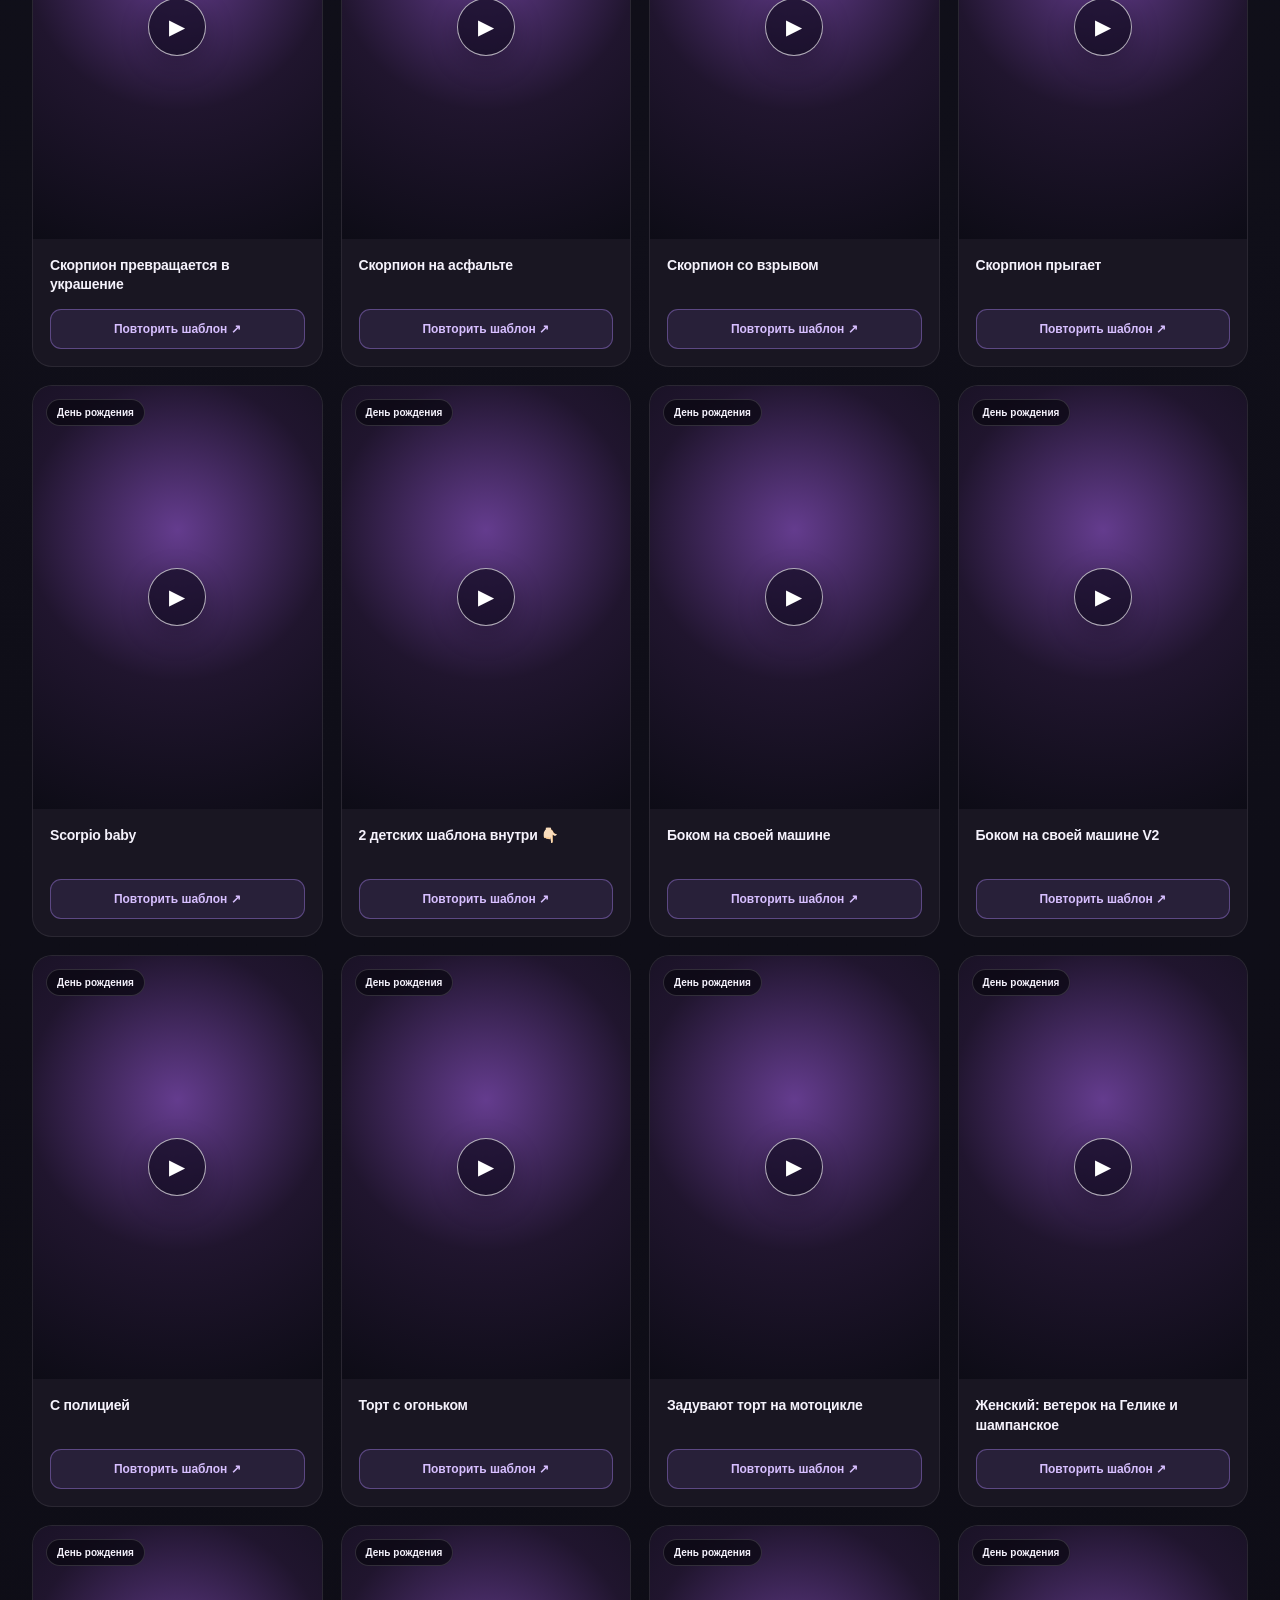
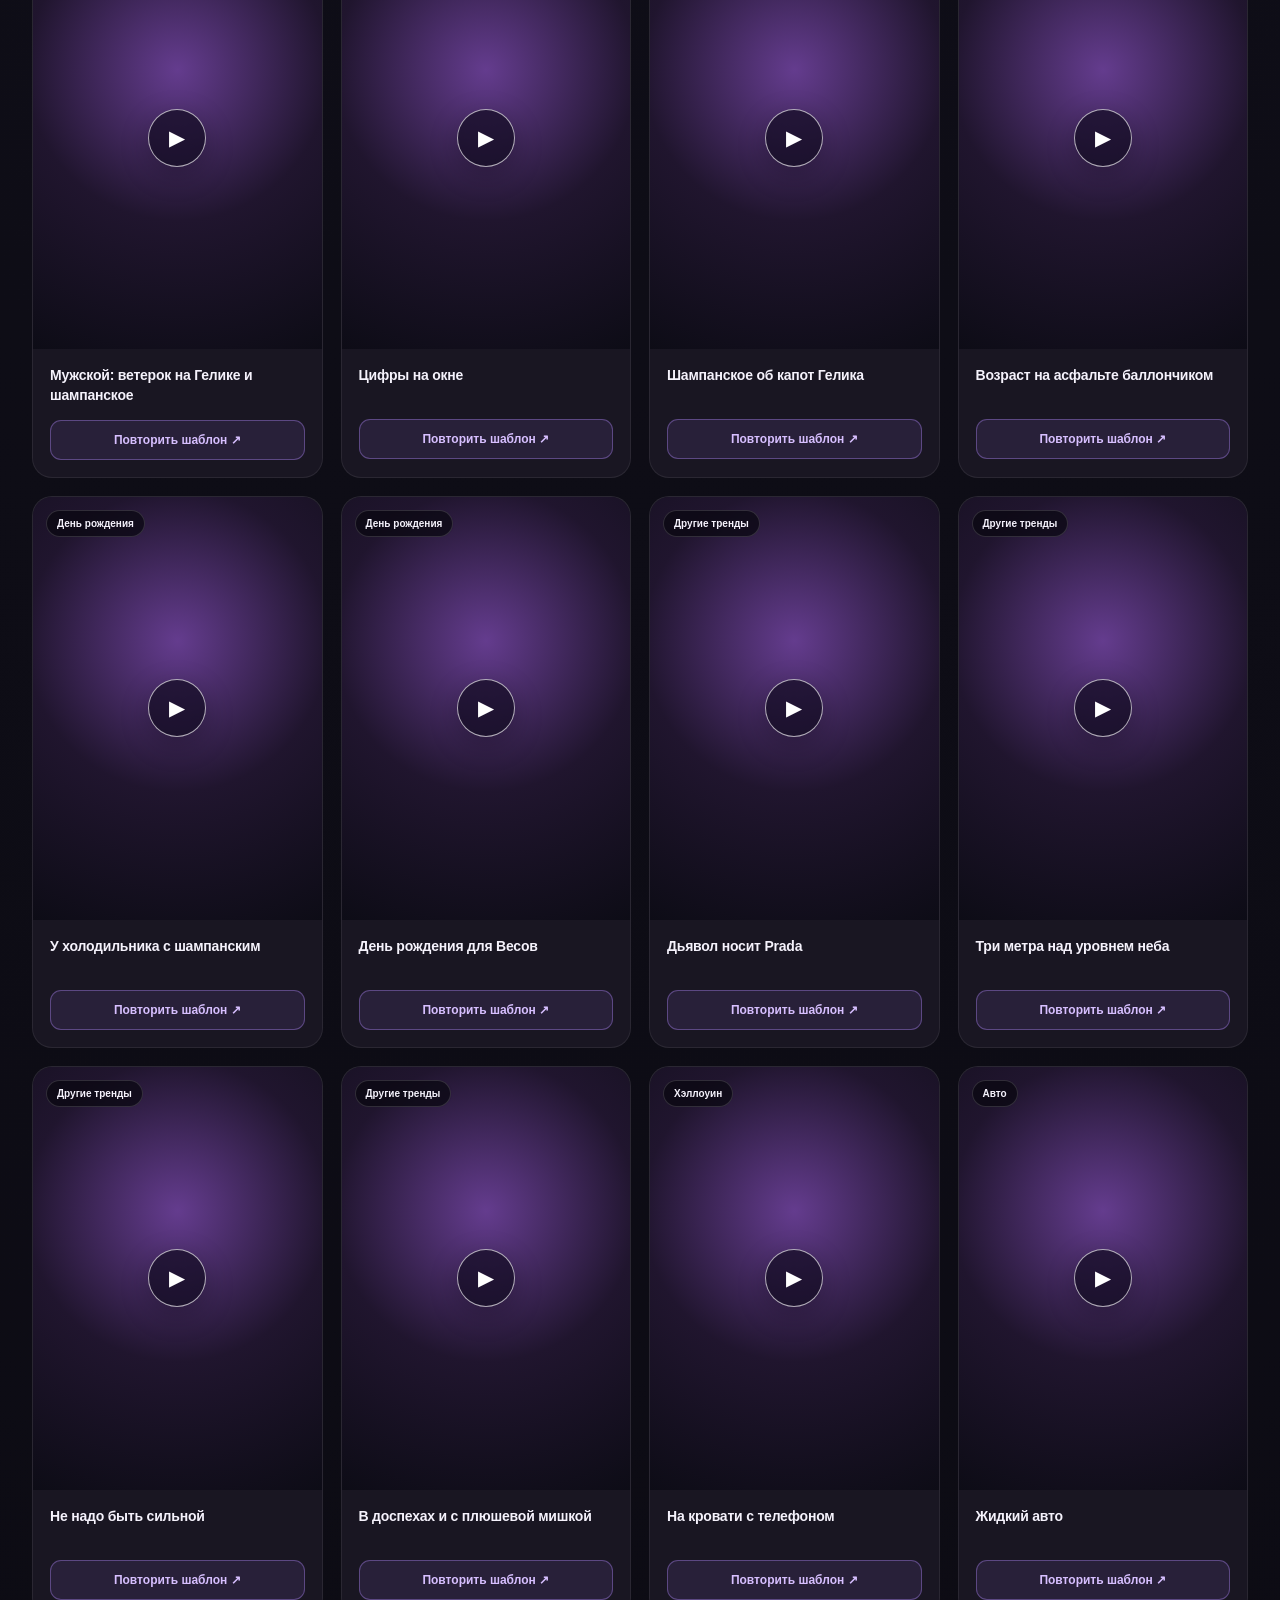
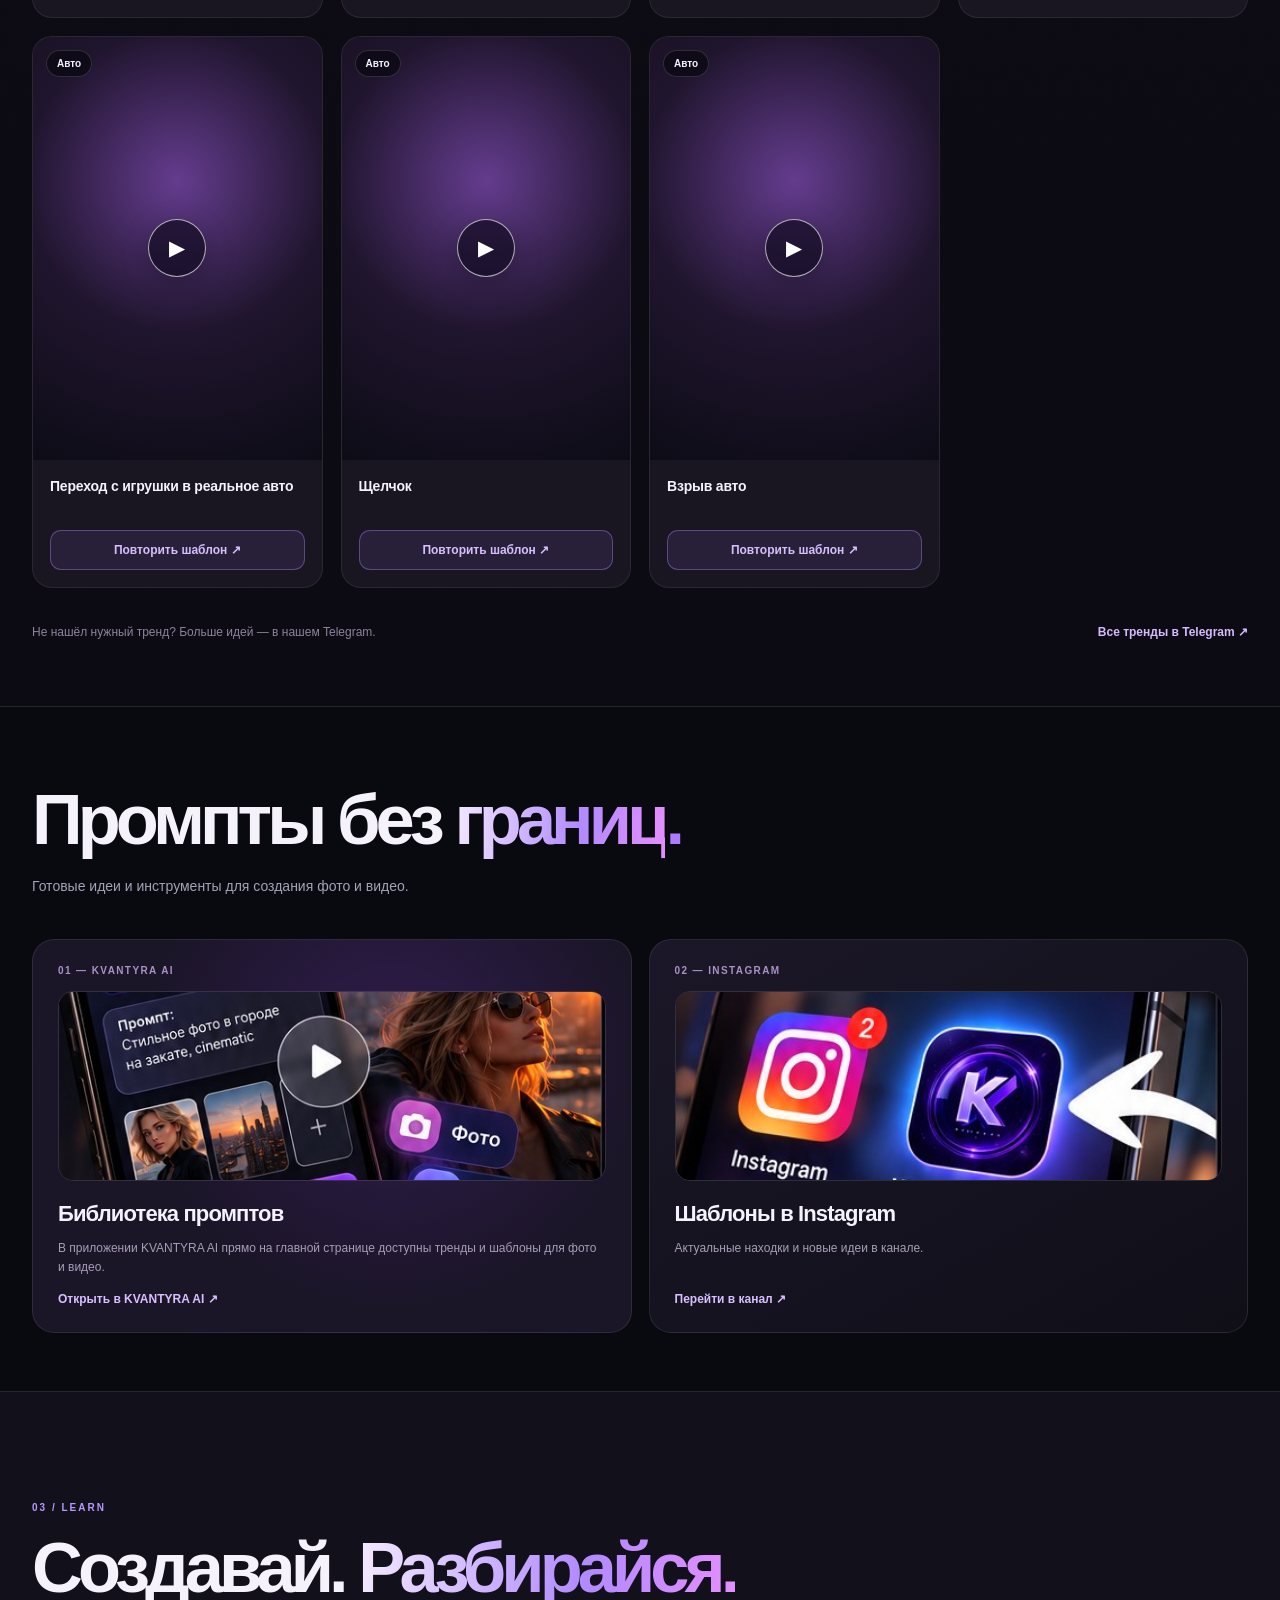
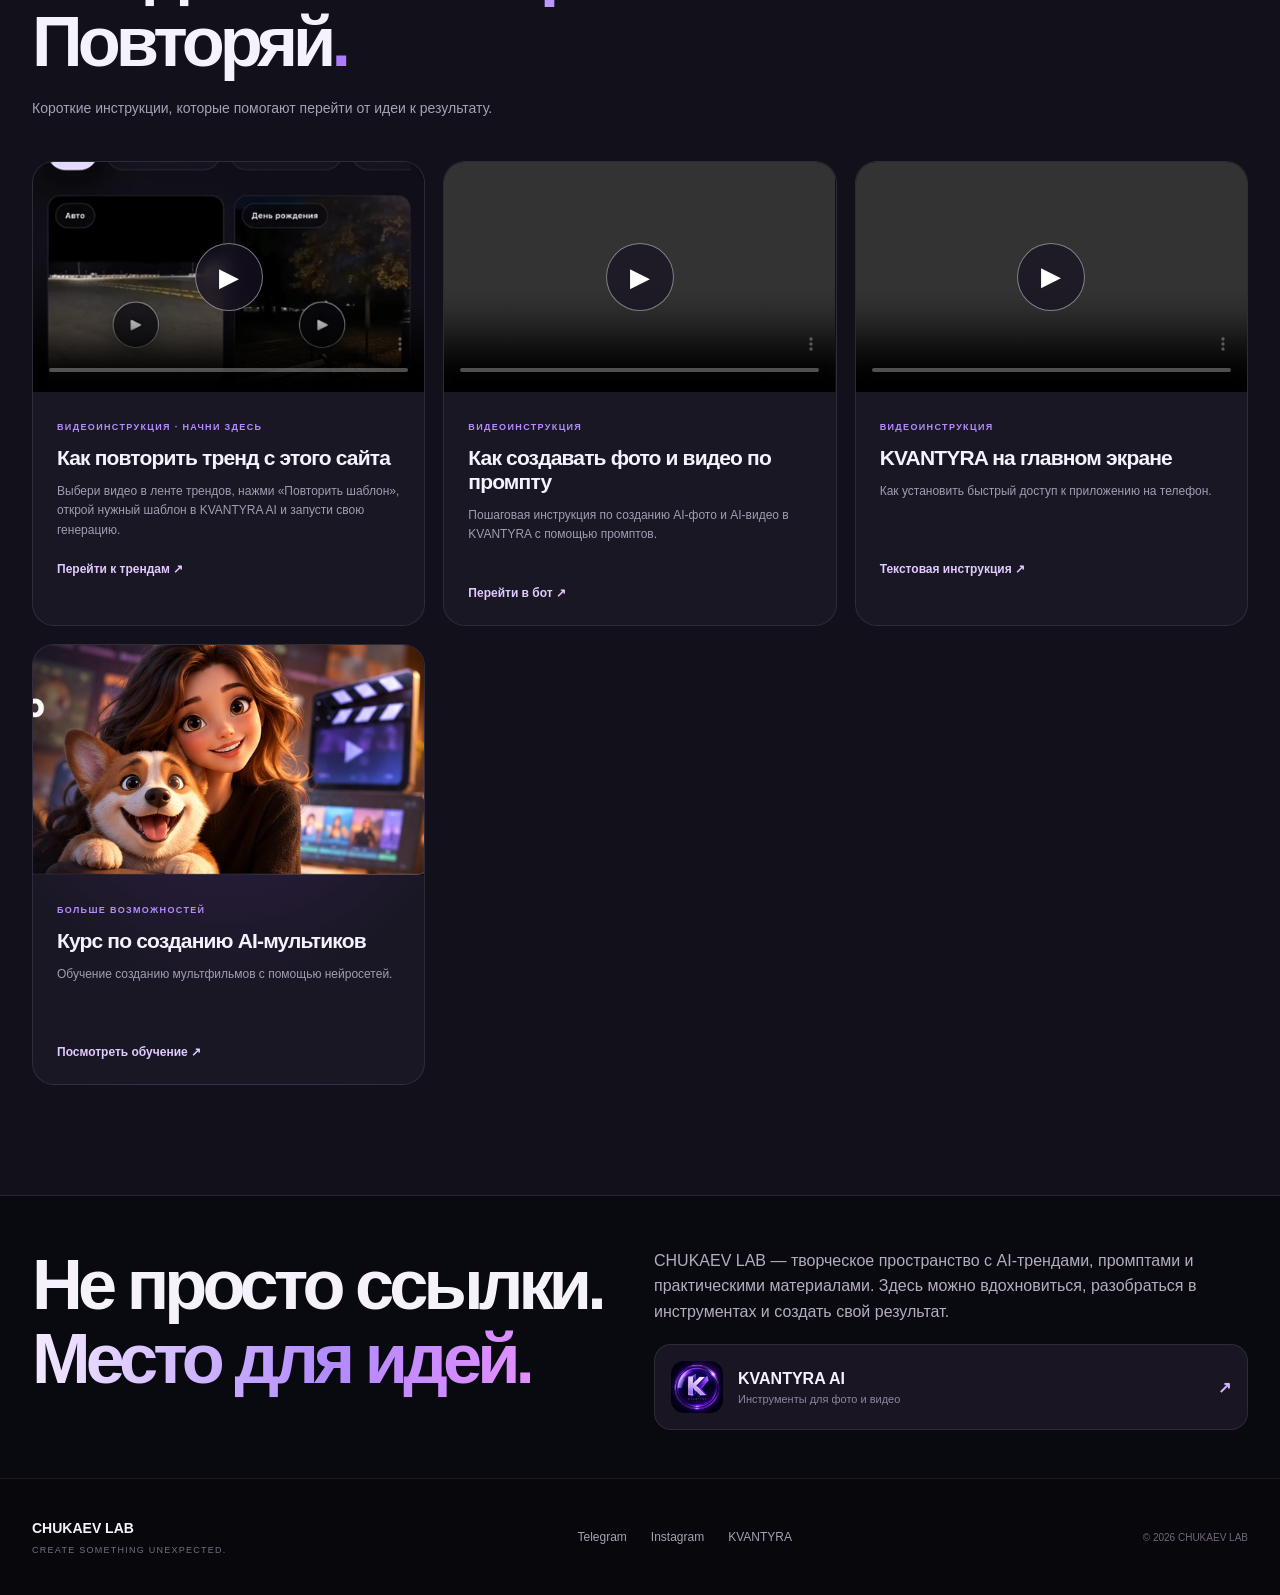
==== commit d1c0adde: "Add files via upload" ====
--- a/index.html
+++ b/index.html
@@ -3,6 +3,29 @@
 <main id="home"><section class="hero container"><div class="hero-copy"><h1>Идеи, которые<br><em>становятся</em><br>реальностью<span class="period">.</span></h1><p>Смотри тренды, выбирай шаблон и создавай своё видео. Промпты, вдохновение и обучение — в одном пространстве.</p><div class="hero-actions"><a class="btn btn-light" href="#trends">Смотреть тренды <span>↘</span></a><a class="btn btn-ghost" href="#learn">Как это работает <span>↗</span></a></div></div></section>
 <section class="catalog-section" id="trends"><div class="container"><div class="section-heading"><div><h2>Лента <em>трендов</em><span class="period">.</span></h2><p>Выбирай идею, смотри видео и переходи сразу к нужному шаблону.</p></div><div class="counter" id="counter">Каталог шаблонов</div></div><div class="catalog-tools"><div class="filters" id="filters" aria-label="Категории"></div><label class="search"><span aria-hidden="true">⌕</span><input id="search" type="search" placeholder="Найти тренд..." autocomplete="off" aria-label="Поиск шаблонов"></label></div><div id="catalog" class="catalog" aria-live="polite"></div><p id="empty" class="empty" hidden>Ничего не найдено. Попробуй другую категорию или запрос.</p><div class="catalog-footer"><p>Не нашёл нужный тренд? Больше идей — в нашем Telegram.</p><a href="https://t.me/ai_prompts_chukaev/4358" target="_blank" rel="noopener noreferrer">Все тренды в Telegram ↗</a></div></div></section>
 <section class="prompts-section container" id="prompts"><div class="section-heading"><div><h2>Промпты без <em>границ</em><span class="period">.</span></h2><p>Готовые идеи и инструменты для создания фото и видео.</p></div></div><div class="feature-grid feature-grid-two"><a class="feature feature-main" href="https://t.me/kvantyra_ai_bot?startapp" target="_blank" rel="noopener noreferrer"><span class="feature-index">01 — KVANTYRA AI</span><img class="feature-photo" src="assets/brand/prompts-vivid.jpg" alt="Создание AI-фото и видео по промптам" loading="lazy"><div><h3>Библиотека промптов</h3><p>В приложении KVANTYRA AI прямо на главной странице доступны тренды и шаблоны для фото и видео.</p><span class="feature-link">Открыть в KVANTYRA AI ↗</span></div></a><a class="feature" href="https://www.instagram.com/channel/qYfP7tu4u8NRN8SK/" target="_blank" rel="noopener noreferrer"><span class="feature-index">02 — INSTAGRAM</span><img class="feature-photo" src="assets/brand/community-vivid.jpg" alt="Instagram — идеи и новые шаблоны" loading="lazy"><div><h3>Шаблоны в Instagram</h3><p>Актуальные находки и новые идеи в канале.</p><span class="feature-link">Перейти в канал ↗</span></div></a></div></section>
-<section class="learn-section" id="learn"><div class="container"><div class="section-heading"><div><div class="eyebrow">03 / LEARN</div><h2>Создавай. <em>Разбирайся.</em><br>Повторяй<span class="period">.</span></h2><p>Короткие инструкции, которые помогают перейти от идеи к результату.</p></div></div><div class="lesson-grid"><article class="lesson"><div class="lesson-video"><video controls playsinline preload="metadata" poster="assets/brand/site-guide-frame.jpg"><source src="assets/videos/site-template-guide.mp4" type="video/mp4"></video></div><div class="lesson-body"><span>ВИДЕОИНСТРУКЦИЯ · НАЧНИ ЗДЕСЬ</span><h3>Как повторить тренд с этого сайта</h3><p>Выбери видео в ленте трендов, нажми «Повторить шаблон», открой нужный шаблон в KVANTYRA AI и запусти свою генерацию.</p><a href="#trends">Перейти к трендам ↗</a></div></article><article class="lesson"><div class="lesson-video"><video controls playsinline preload="auto"><source src="assets/videos/kvantyra-guide.mp4" type="video/mp4"></video></div><div class="lesson-body"><span>ВИДЕОИНСТРУКЦИЯ</span><h3>Как создавать фото и видео по промпту</h3><p>Пошаговая инструкция по созданию AI-фото и AI-видео в KVANTYRA с помощью промптов.</p><a href="https://t.me/kvantyra_ai_bot" target="_blank" rel="noopener noreferrer">Перейти в бот ↗</a></div></article><article class="lesson"><div class="lesson-video"><video controls playsinline preload="auto"><source src="assets/videos/kvantyra-install.mp4" type="video/mp4"></video></div><div class="lesson-body"><span>ВИДЕОИНСТРУКЦИЯ</span><h3>KVANTYRA на главном экране</h3><p>Как установить быстрый доступ к приложению на телефон.</p><a href="https://t.me/ai_prompts_chukaev/3218?single" target="_blank" rel="noopener noreferrer">Текстовая инструкция ↗</a></div></article><article class="lesson lesson-special"><img class="special-photo" src="assets/brand/cartoons-vivid.jpg" alt="Иллюстрация курса по созданию мультфильмов" loading="lazy"><div class="lesson-body"><span>БОЛЬШЕ ВОЗМОЖНОСТЕЙ</span><h3>Курс по созданию AI-мультиков</h3><p>Обучение созданию мультфильмов с помощью нейросетей.</p><a href="https://t.me/tribute/app?startapp=sXKC" target="_blank" rel="noopener noreferrer">Посмотреть обучение ↗</a></div></article></div></div></section>
-<section class="about-section container" id="about"><div><div class="eyebrow">04 / THE PROJECT</div><h2>Не просто ссылки.<br><em>Место для идей.</em></h2></div><div class="about-right"><p>CHUKAEV LAB — творческое пространство с AI-трендами, промптами и практическими материалами. Здесь можно вдохновиться, разобраться в инструментах и создать свой результат.</p><a class="about-product" href="https://t.me/kvantyra_ai_bot" target="_blank" rel="noopener noreferrer"><img src="assets/brand/kvantyra.png" alt="Логотип KVANTYRA AI"><span><strong>KVANTYRA AI</strong><small>Инструменты для фото и видео</small></span><b>↗</b></a></div></section></main>
-<footer class="footer"><div class="container footer-inner"><div><strong>CHUKAEV LAB</strong><span>CREATE SOMETHING UNEXPECTED.</span></div><div class="footer-links"><a href="https://t.me/ai_prompts_chukaev" target="_blank" rel="noopener noreferrer">Telegram</a><a href="https://www.instagram.com/channel/qYfP7tu4u8NRN8SK/" target="_blank" rel="noopener noreferrer">Instagram</a><a href="https://t.me/kvantyra_ai_bot" target="_blank" rel="noopener noreferrer">KVANTYRA</a></div><small>© 2026 CHUKAEV LAB</small></div></footer><script src="app.js" defer></script></body></html>
+<section class="learn-section" id="learn"><div class="container"><div class="section-heading"><div><div class="eyebrow">03 / LEARN</div><h2>Создавай. <em>Разбирайся.</em><br>Повторяй<span class="period">.</span></h2><p>Короткие инструкции, которые помогают перейти от идеи к результату.</p></div></div><div class="lesson-grid"><article class="lesson"><div class="lesson-video"><video controls playsinline preload="metadata" poster="assets/brand/site-guide-frame.jpg"><source src="assets/videos/site-template-guide.mp4" type="video/mp4"></video><button type="button" class="lesson-launch" aria-label="Открыть видео на весь экран">▶</button></div><div class="lesson-body"><span>ВИДЕОИНСТРУКЦИЯ · НАЧНИ ЗДЕСЬ</span><h3>Как повторить тренд с этого сайта</h3><p>Выбери видео в ленте трендов, нажми «Повторить шаблон», открой нужный шаблон в KVANTYRA AI и запусти свою генерацию.</p><a href="#trends">Перейти к трендам ↗</a></div></article><article class="lesson"><div class="lesson-video"><video controls playsinline preload="metadata"><source src="assets/videos/kvantyra-guide.mp4" type="video/mp4"></video><button type="button" class="lesson-launch" aria-label="Открыть видео на весь экран">▶</button></div><div class="lesson-body"><span>ВИДЕОИНСТРУКЦИЯ</span><h3>Как создавать фото и видео по промпту</h3><p>Пошаговая инструкция по созданию AI-фото и AI-видео в KVANTYRA с помощью промптов.</p><a href="https://t.me/kvantyra_ai_bot" target="_blank" rel="noopener noreferrer">Перейти в бот ↗</a></div></article><article class="lesson"><div class="lesson-video"><video controls playsinline preload="metadata"><source src="assets/videos/kvantyra-install.mp4" type="video/mp4"></video><button type="button" class="lesson-launch" aria-label="Открыть видео на весь экран">▶</button></div><div class="lesson-body"><span>ВИДЕОИНСТРУКЦИЯ</span><h3>KVANTYRA на главном экране</h3><p>Как установить быстрый доступ к приложению на телефон.</p><a href="https://t.me/ai_prompts_chukaev/3218?single" target="_blank" rel="noopener noreferrer">Текстовая инструкция ↗</a></div></article><article class="lesson lesson-special"><img class="special-photo" src="assets/brand/cartoons-vivid.jpg" alt="Иллюстрация курса по созданию мультфильмов" loading="lazy"><div class="lesson-body"><span>БОЛЬШЕ ВОЗМОЖНОСТЕЙ</span><h3>Курс по созданию AI-мультиков</h3><p>Обучение созданию мультфильмов с помощью нейросетей.</p><a href="https://t.me/tribute/app?startapp=sXKC" target="_blank" rel="noopener noreferrer">Посмотреть обучение ↗</a></div></article></div></div></section>
+<section class="about-section container" id="about"><div><h2>Не просто ссылки.<br><em>Место для идей.</em></h2></div><div class="about-right"><p>CHUKAEV LAB — творческое пространство с AI-трендами, промптами и практическими материалами. Здесь можно вдохновиться, разобраться в инструментах и создать свой результат.</p><a class="about-product" href="https://t.me/kvantyra_ai_bot" target="_blank" rel="noopener noreferrer"><img src="assets/brand/kvantyra.png" alt="Логотип KVANTYRA AI"><span><strong>KVANTYRA AI</strong><small>Инструменты для фото и видео</small></span><b>↗</b></a></div></section></main>
+<footer class="footer"><div class="container footer-inner"><div><strong>CHUKAEV LAB</strong><span>CREATE SOMETHING UNEXPECTED.</span></div><div class="footer-links"><a href="https://t.me/ai_prompts_chukaev" target="_blank" rel="noopener noreferrer">Telegram</a><a href="https://www.instagram.com/channel/qYfP7tu4u8NRN8SK/" target="_blank" rel="noopener noreferrer">Instagram</a><a href="https://t.me/kvantyra_ai_bot" target="_blank" rel="noopener noreferrer">KVANTYRA</a></div><small>© 2026 CHUKAEV LAB</small></div></footer><script src="app.js" defer></script><script>
+// Full-screen instructional video: native iOS player when available.
+document.querySelectorAll('.lesson-video').forEach(function(box){
+ const video=box.querySelector('video'),button=box.querySelector('.lesson-launch');
+ if(!video||!button)return;
+ video.preload='auto';
+ video.addEventListener('loadedmetadata',function(){
+   if(!video.poster && video.seekable.length){try{video.currentTime=Math.min(0.25,Math.max(0,video.duration-0.1))}catch(e){}}
+ },{once:true});
+ button.addEventListener('click',function(){
+   document.querySelectorAll('.lesson-video video').forEach(function(v){if(v!==video)v.pause()});
+   // Request full screen synchronously in the click gesture (iOS Safari).
+   if(typeof video.webkitEnterFullscreen==='function'){
+     try{video.webkitEnterFullscreen()}catch(e){}
+   }else if(typeof video.requestFullscreen==='function'){
+     video.requestFullscreen().catch(function(){});
+   }
+   video.play().catch(function(){});
+ });
+ video.addEventListener('play',function(){box.classList.add('is-playing')});
+ video.addEventListener('pause',function(){box.classList.remove('is-playing')});
+ video.addEventListener('ended',function(){box.classList.remove('is-playing')});
+});
+</script></body></html>
--- a/styles.css
+++ b/styles.css
@@ -55,3 +55,16 @@
  .section-heading h2{margin-top:0;margin-bottom:12px}
  .catalog-footer{margin-top:25px;gap:9px}
 }
+
+/* Compact project section, no decorative label */
+.about-section{padding-block:52px 48px;gap:28px}
+.about-section h2{margin:0 0 15px}
+.about-right>p{margin-top:0;line-height:1.6}
+.about-product{margin-top:20px}
+@media(max-width:720px){.about-section{padding-block:34px 38px;gap:10px}.about-section h2{margin:0 0 12px}.about-right>p{font-size:14px;line-height:1.55;margin:0}.about-product{margin-top:18px}}
+/* Direct full-screen launch overlay; video first frame remains visible behind it */
+.lesson-video{position:relative;background:#111019}
+.lesson-video video{display:block;width:100%;height:100%;object-fit:cover}
+.lesson-launch{position:absolute;z-index:4;left:50%;top:50%;transform:translate(-50%,-50%);width:68px;height:68px;border:1px solid #ffffff70;border-radius:50%;background:#171323b8;color:white;font-size:26px;display:grid;place-items:center;cursor:pointer;backdrop-filter:blur(9px)}
+.lesson-video.is-playing .lesson-launch{opacity:0;pointer-events:none}
+.lesson-video:focus-within .lesson-launch{outline-offset:4px}
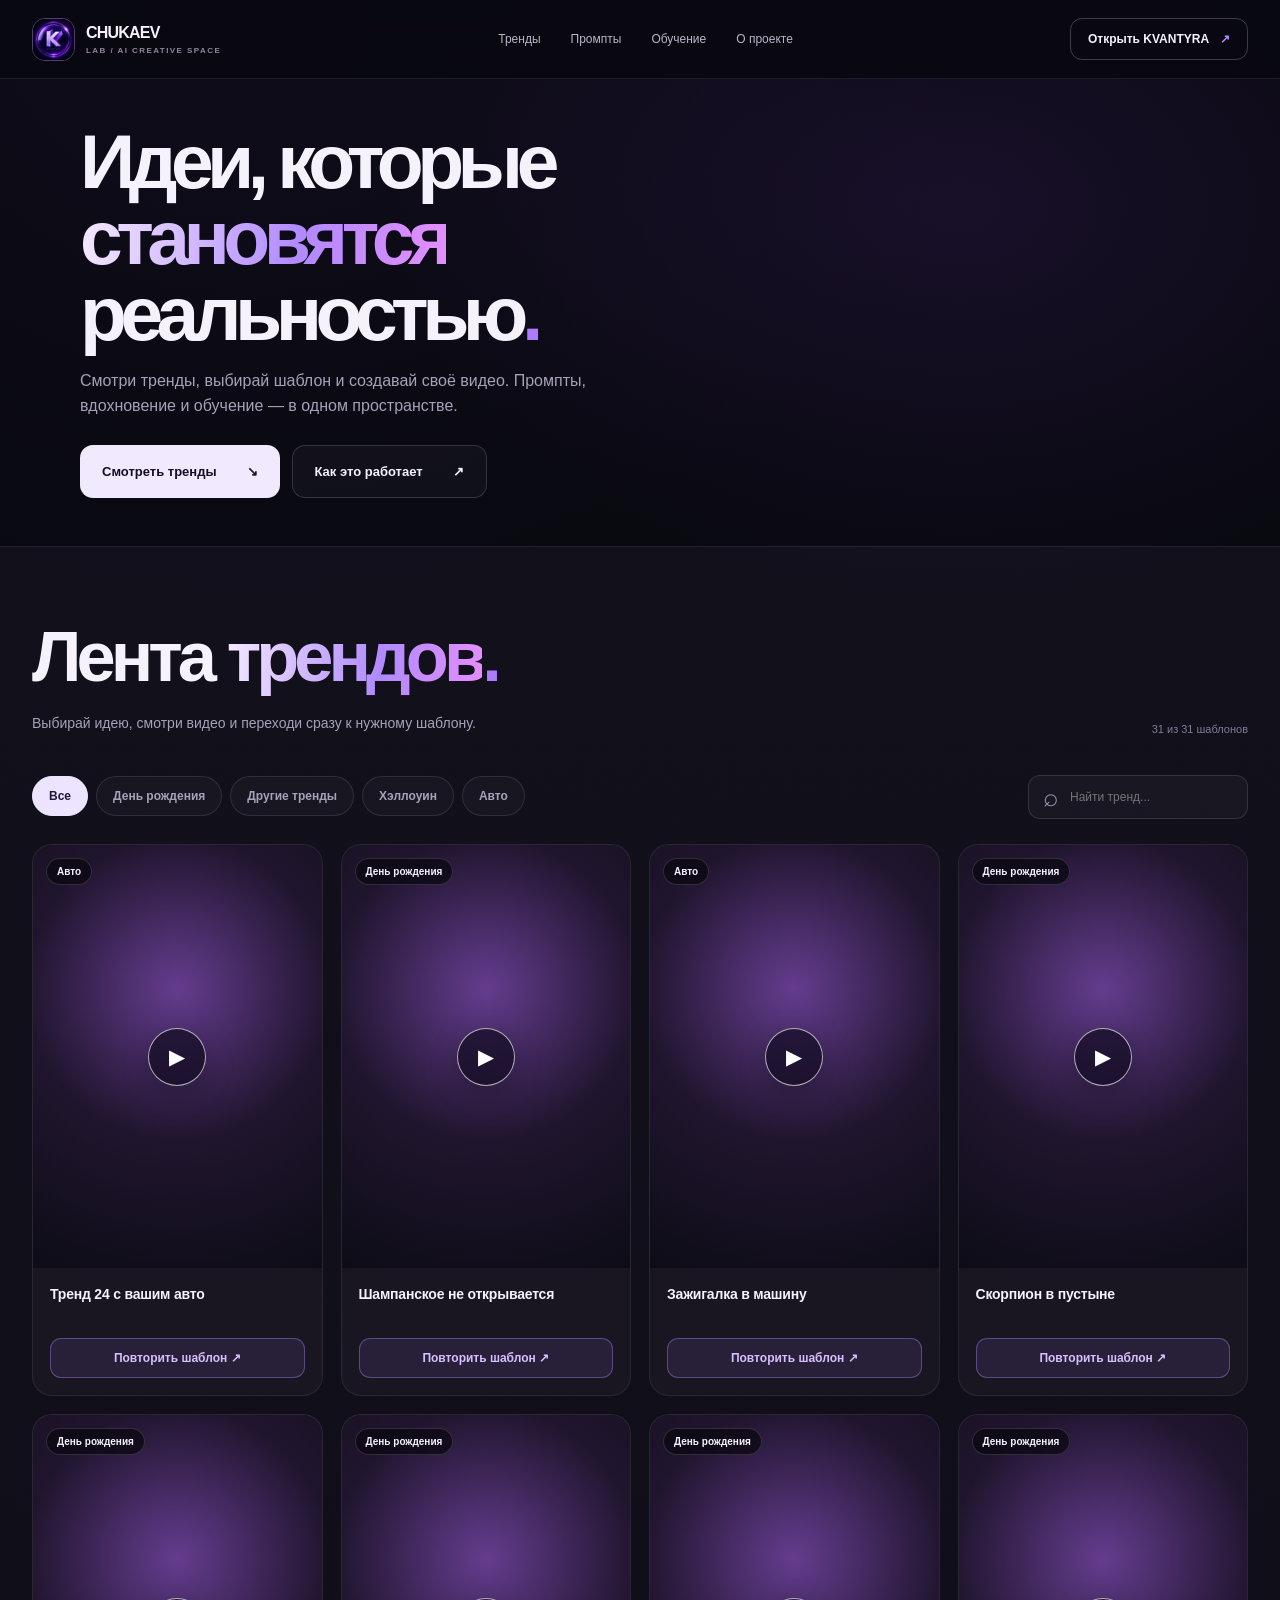
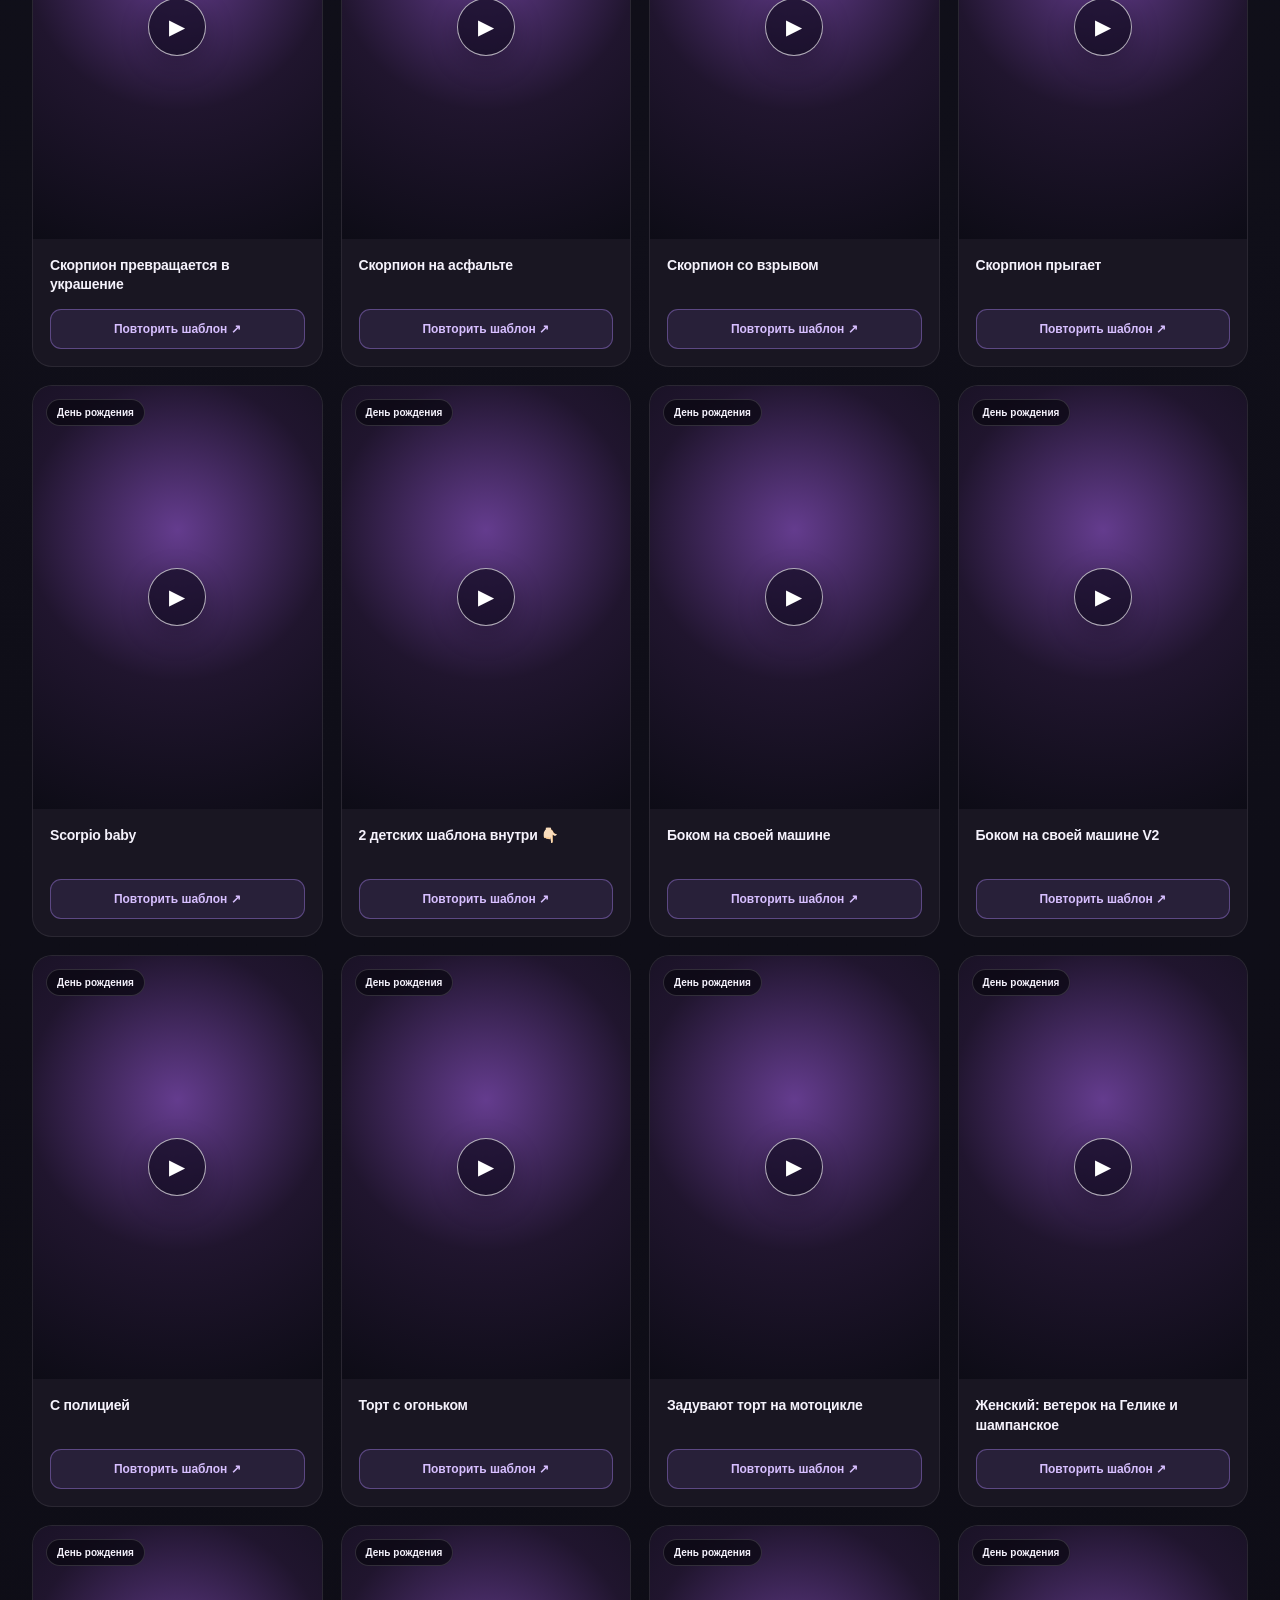
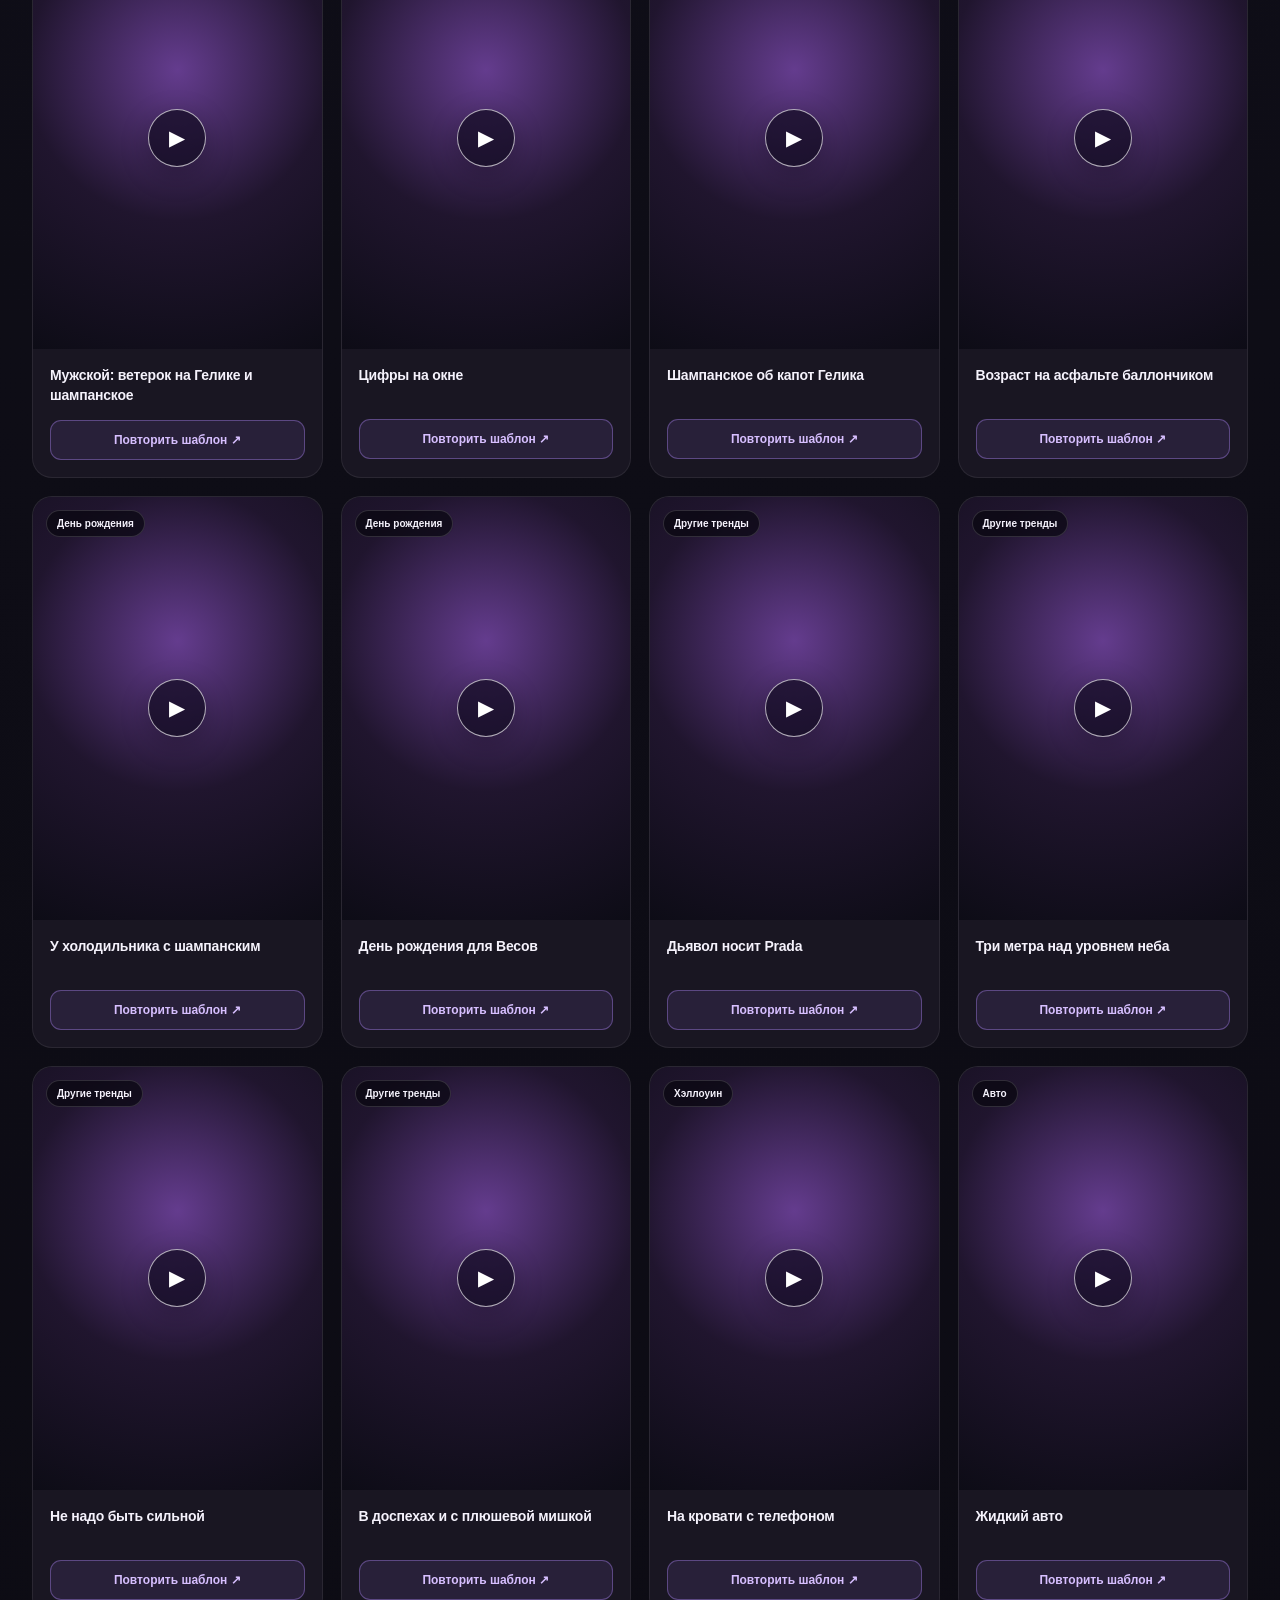
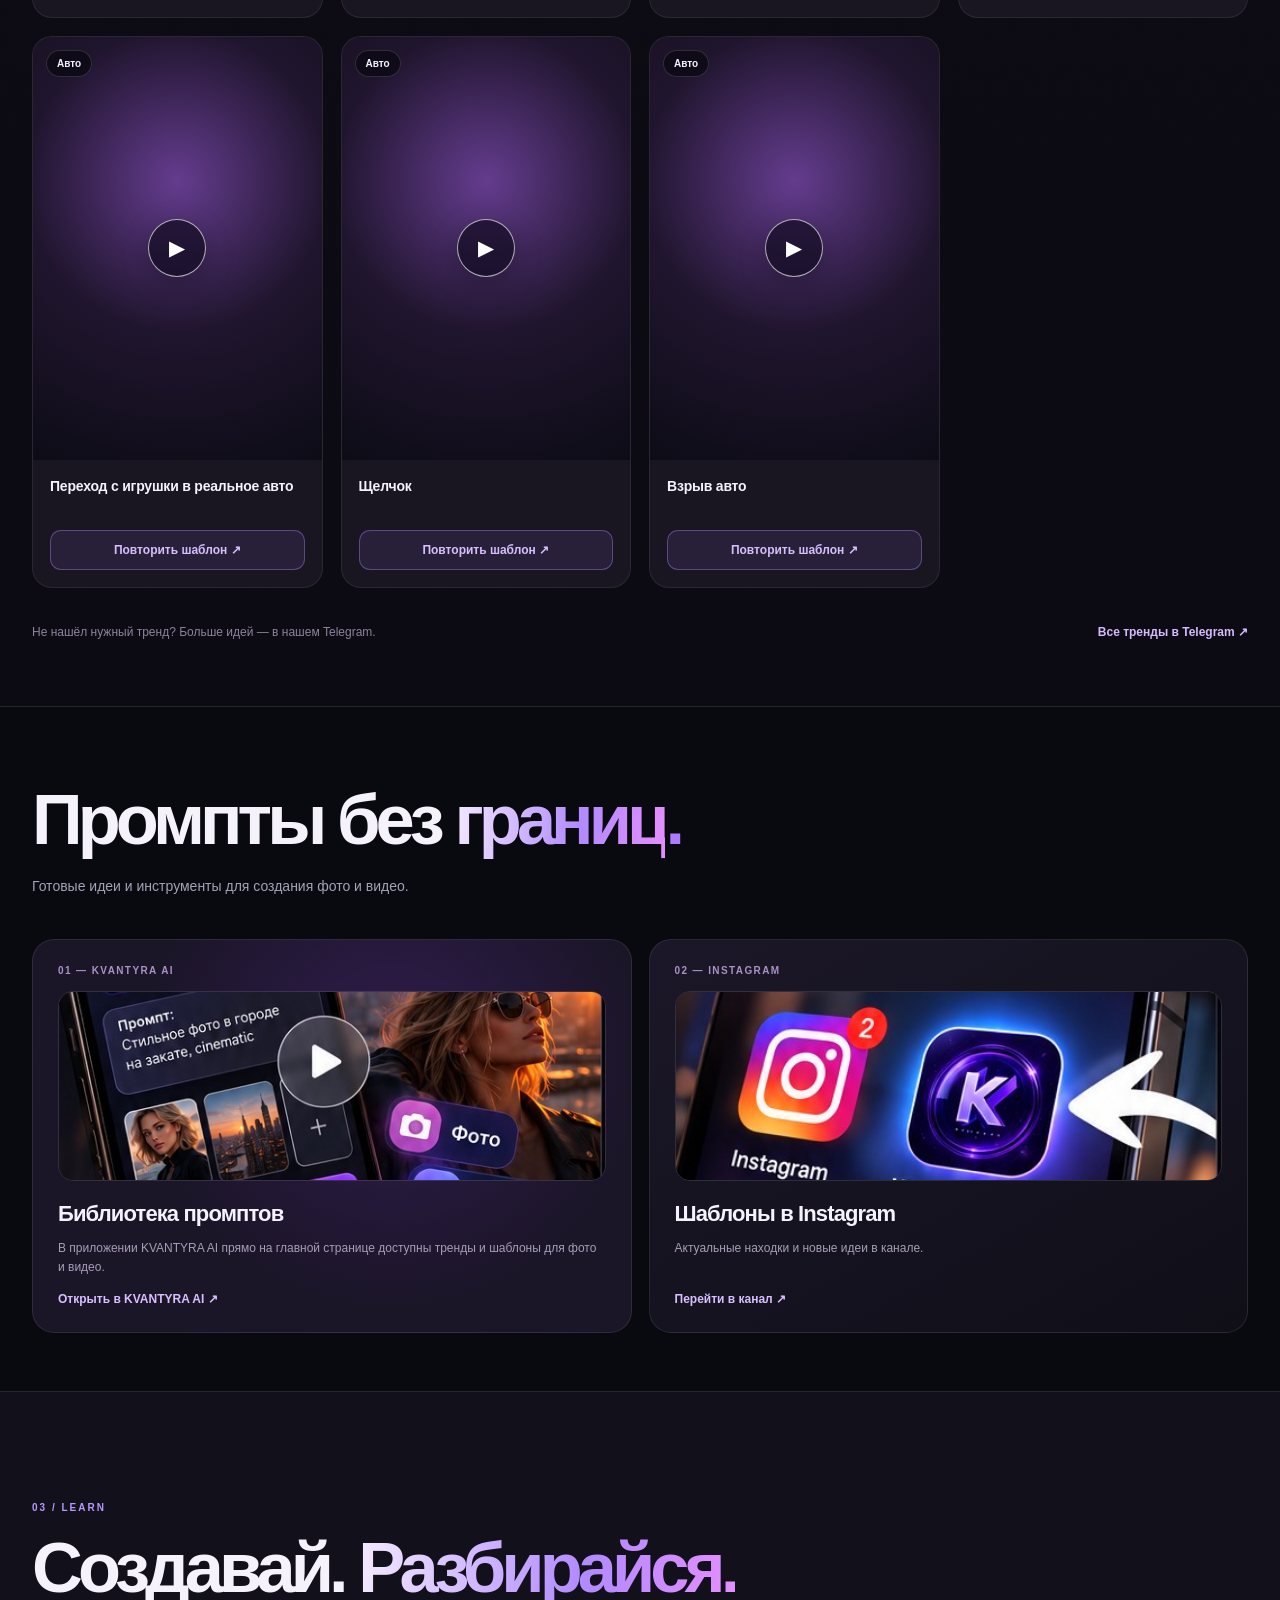
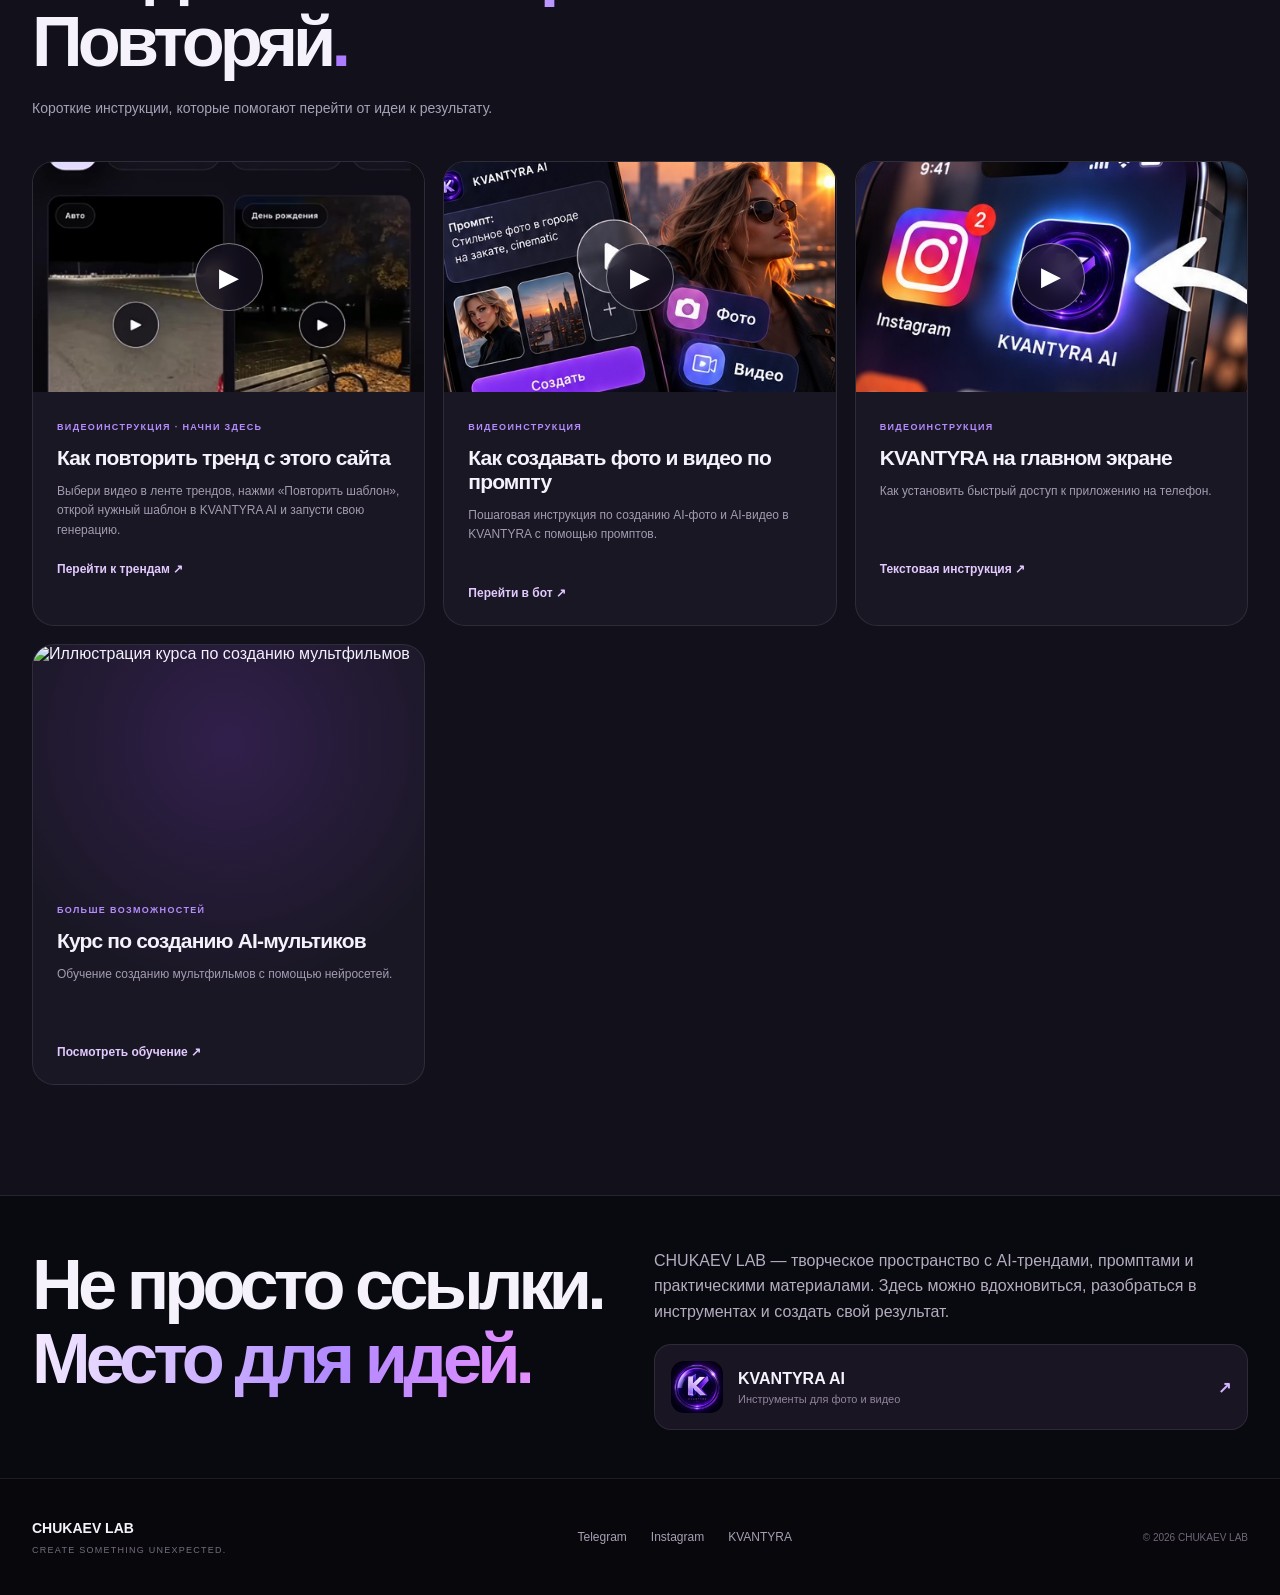
==== commit 8d7417e5: "Add files via upload" ====
--- a/index.html
+++ b/index.html
@@ -3,29 +3,29 @@
 <main id="home"><section class="hero container"><div class="hero-copy"><h1>Идеи, которые<br><em>становятся</em><br>реальностью<span class="period">.</span></h1><p>Смотри тренды, выбирай шаблон и создавай своё видео. Промпты, вдохновение и обучение — в одном пространстве.</p><div class="hero-actions"><a class="btn btn-light" href="#trends">Смотреть тренды <span>↘</span></a><a class="btn btn-ghost" href="#learn">Как это работает <span>↗</span></a></div></div></section>
 <section class="catalog-section" id="trends"><div class="container"><div class="section-heading"><div><h2>Лента <em>трендов</em><span class="period">.</span></h2><p>Выбирай идею, смотри видео и переходи сразу к нужному шаблону.</p></div><div class="counter" id="counter">Каталог шаблонов</div></div><div class="catalog-tools"><div class="filters" id="filters" aria-label="Категории"></div><label class="search"><span aria-hidden="true">⌕</span><input id="search" type="search" placeholder="Найти тренд..." autocomplete="off" aria-label="Поиск шаблонов"></label></div><div id="catalog" class="catalog" aria-live="polite"></div><p id="empty" class="empty" hidden>Ничего не найдено. Попробуй другую категорию или запрос.</p><div class="catalog-footer"><p>Не нашёл нужный тренд? Больше идей — в нашем Telegram.</p><a href="https://t.me/ai_prompts_chukaev/4358" target="_blank" rel="noopener noreferrer">Все тренды в Telegram ↗</a></div></div></section>
 <section class="prompts-section container" id="prompts"><div class="section-heading"><div><h2>Промпты без <em>границ</em><span class="period">.</span></h2><p>Готовые идеи и инструменты для создания фото и видео.</p></div></div><div class="feature-grid feature-grid-two"><a class="feature feature-main" href="https://t.me/kvantyra_ai_bot?startapp" target="_blank" rel="noopener noreferrer"><span class="feature-index">01 — KVANTYRA AI</span><img class="feature-photo" src="assets/brand/prompts-vivid.jpg" alt="Создание AI-фото и видео по промптам" loading="lazy"><div><h3>Библиотека промптов</h3><p>В приложении KVANTYRA AI прямо на главной странице доступны тренды и шаблоны для фото и видео.</p><span class="feature-link">Открыть в KVANTYRA AI ↗</span></div></a><a class="feature" href="https://www.instagram.com/channel/qYfP7tu4u8NRN8SK/" target="_blank" rel="noopener noreferrer"><span class="feature-index">02 — INSTAGRAM</span><img class="feature-photo" src="assets/brand/community-vivid.jpg" alt="Instagram — идеи и новые шаблоны" loading="lazy"><div><h3>Шаблоны в Instagram</h3><p>Актуальные находки и новые идеи в канале.</p><span class="feature-link">Перейти в канал ↗</span></div></a></div></section>
-<section class="learn-section" id="learn"><div class="container"><div class="section-heading"><div><div class="eyebrow">03 / LEARN</div><h2>Создавай. <em>Разбирайся.</em><br>Повторяй<span class="period">.</span></h2><p>Короткие инструкции, которые помогают перейти от идеи к результату.</p></div></div><div class="lesson-grid"><article class="lesson"><div class="lesson-video"><video controls playsinline preload="metadata" poster="assets/brand/site-guide-frame.jpg"><source src="assets/videos/site-template-guide.mp4" type="video/mp4"></video><button type="button" class="lesson-launch" aria-label="Открыть видео на весь экран">▶</button></div><div class="lesson-body"><span>ВИДЕОИНСТРУКЦИЯ · НАЧНИ ЗДЕСЬ</span><h3>Как повторить тренд с этого сайта</h3><p>Выбери видео в ленте трендов, нажми «Повторить шаблон», открой нужный шаблон в KVANTYRA AI и запусти свою генерацию.</p><a href="#trends">Перейти к трендам ↗</a></div></article><article class="lesson"><div class="lesson-video"><video controls playsinline preload="metadata"><source src="assets/videos/kvantyra-guide.mp4" type="video/mp4"></video><button type="button" class="lesson-launch" aria-label="Открыть видео на весь экран">▶</button></div><div class="lesson-body"><span>ВИДЕОИНСТРУКЦИЯ</span><h3>Как создавать фото и видео по промпту</h3><p>Пошаговая инструкция по созданию AI-фото и AI-видео в KVANTYRA с помощью промптов.</p><a href="https://t.me/kvantyra_ai_bot" target="_blank" rel="noopener noreferrer">Перейти в бот ↗</a></div></article><article class="lesson"><div class="lesson-video"><video controls playsinline preload="metadata"><source src="assets/videos/kvantyra-install.mp4" type="video/mp4"></video><button type="button" class="lesson-launch" aria-label="Открыть видео на весь экран">▶</button></div><div class="lesson-body"><span>ВИДЕОИНСТРУКЦИЯ</span><h3>KVANTYRA на главном экране</h3><p>Как установить быстрый доступ к приложению на телефон.</p><a href="https://t.me/ai_prompts_chukaev/3218?single" target="_blank" rel="noopener noreferrer">Текстовая инструкция ↗</a></div></article><article class="lesson lesson-special"><img class="special-photo" src="assets/brand/cartoons-vivid.jpg" alt="Иллюстрация курса по созданию мультфильмов" loading="lazy"><div class="lesson-body"><span>БОЛЬШЕ ВОЗМОЖНОСТЕЙ</span><h3>Курс по созданию AI-мультиков</h3><p>Обучение созданию мультфильмов с помощью нейросетей.</p><a href="https://t.me/tribute/app?startapp=sXKC" target="_blank" rel="noopener noreferrer">Посмотреть обучение ↗</a></div></article></div></div></section>
+<section class="learn-section" id="learn"><div class="container"><div class="section-heading"><div><div class="eyebrow">03 / LEARN</div><h2>Создавай. <em>Разбирайся.</em><br>Повторяй<span class="period">.</span></h2><p>Короткие инструкции, которые помогают перейти от идеи к результату.</p></div></div><div class="lesson-grid"><article class="lesson"><div class="lesson-video"><video preload="metadata" poster="assets/brand/site-guide-frame.jpg"><source src="assets/videos/site-template-guide.mp4" type="video/mp4"></video><button type="button" class="lesson-launch" aria-label="Открыть видео на весь экран">▶</button></div><div class="lesson-body"><span>ВИДЕОИНСТРУКЦИЯ · НАЧНИ ЗДЕСЬ</span><h3>Как повторить тренд с этого сайта</h3><p>Выбери видео в ленте трендов, нажми «Повторить шаблон», открой нужный шаблон в KVANTYRA AI и запусти свою генерацию.</p><a href="#trends">Перейти к трендам ↗</a></div></article><article class="lesson"><div class="lesson-video"><video preload="metadata" poster="assets/brand/prompt-guide-vivid.jpg"><source src="assets/videos/kvantyra-guide.mp4" type="video/mp4"></video><button type="button" class="lesson-launch" aria-label="Открыть видео на весь экран">▶</button></div><div class="lesson-body"><span>ВИДЕОИНСТРУКЦИЯ</span><h3>Как создавать фото и видео по промпту</h3><p>Пошаговая инструкция по созданию AI-фото и AI-видео в KVANTYRA с помощью промптов.</p><a href="https://t.me/kvantyra_ai_bot" target="_blank" rel="noopener noreferrer">Перейти в бот ↗</a></div></article><article class="lesson"><div class="lesson-video"><video preload="metadata" poster="assets/brand/install-vivid.jpg"><source src="assets/videos/kvantyra-install.mp4" type="video/mp4"></video><button type="button" class="lesson-launch" aria-label="Открыть видео на весь экран">▶</button></div><div class="lesson-body"><span>ВИДЕОИНСТРУКЦИЯ</span><h3>KVANTYRA на главном экране</h3><p>Как установить быстрый доступ к приложению на телефон.</p><a href="https://t.me/ai_prompts_chukaev/3218?single" target="_blank" rel="noopener noreferrer">Текстовая инструкция ↗</a></div></article><article class="lesson lesson-special"><img class="special-photo" src="assets/brand/cartoons-clean.jpg" alt="Иллюстрация курса по созданию мультфильмов" loading="lazy"><div class="lesson-body"><span>БОЛЬШЕ ВОЗМОЖНОСТЕЙ</span><h3>Курс по созданию AI-мультиков</h3><p>Обучение созданию мультфильмов с помощью нейросетей.</p><a href="https://t.me/tribute/app?startapp=sXKC" target="_blank" rel="noopener noreferrer">Посмотреть обучение ↗</a></div></article></div></div></section>
 <section class="about-section container" id="about"><div><h2>Не просто ссылки.<br><em>Место для идей.</em></h2></div><div class="about-right"><p>CHUKAEV LAB — творческое пространство с AI-трендами, промптами и практическими материалами. Здесь можно вдохновиться, разобраться в инструментах и создать свой результат.</p><a class="about-product" href="https://t.me/kvantyra_ai_bot" target="_blank" rel="noopener noreferrer"><img src="assets/brand/kvantyra.png" alt="Логотип KVANTYRA AI"><span><strong>KVANTYRA AI</strong><small>Инструменты для фото и видео</small></span><b>↗</b></a></div></section></main>
 <footer class="footer"><div class="container footer-inner"><div><strong>CHUKAEV LAB</strong><span>CREATE SOMETHING UNEXPECTED.</span></div><div class="footer-links"><a href="https://t.me/ai_prompts_chukaev" target="_blank" rel="noopener noreferrer">Telegram</a><a href="https://www.instagram.com/channel/qYfP7tu4u8NRN8SK/" target="_blank" rel="noopener noreferrer">Instagram</a><a href="https://t.me/kvantyra_ai_bot" target="_blank" rel="noopener noreferrer">KVANTYRA</a></div><small>© 2026 CHUKAEV LAB</small></div></footer><script src="app.js" defer></script><script>
-// Full-screen instructional video: native iOS player when available.
+// One visible play control per tutorial; direct native fullscreen on iOS.
 document.querySelectorAll('.lesson-video').forEach(function(box){
- const video=box.querySelector('video'),button=box.querySelector('.lesson-launch');
+ const video=box.querySelector('video'), button=box.querySelector('.lesson-launch');
  if(!video||!button)return;
- video.preload='auto';
- video.addEventListener('loadedmetadata',function(){
-   if(!video.poster && video.seekable.length){try{video.currentTime=Math.min(0.25,Math.max(0,video.duration-0.1))}catch(e){}}
- },{once:true});
- button.addEventListener('click',function(){
-   document.querySelectorAll('.lesson-video video').forEach(function(v){if(v!==video)v.pause()});
-   // Request full screen synchronously in the click gesture (iOS Safari).
-   if(typeof video.webkitEnterFullscreen==='function'){
-     try{video.webkitEnterFullscreen()}catch(e){}
-   }else if(typeof video.requestFullscreen==='function'){
-     video.requestFullscreen().catch(function(){});
-   }
-   video.play().catch(function(){});
- });
- video.addEventListener('play',function(){box.classList.add('is-playing')});
- video.addEventListener('pause',function(){box.classList.remove('is-playing')});
+ video.controls=false;
+ video.muted=false;
+ video.preload='metadata';
+ function openVideo(){
+  document.querySelectorAll('video').forEach(function(other){if(other!==video)other.pause()});
+  video.muted=false;
+  // Keep fullscreen request within the original user gesture.
+  if(typeof video.webkitEnterFullscreen==='function'){
+    try{video.webkitEnterFullscreen()}catch(e){}
+  }else if(typeof video.requestFullscreen==='function'){
+    try{const p=video.requestFullscreen();if(p&&p.catch)p.catch(function(){})}catch(e){}
+  }
+  const p=video.play();if(p&&p.catch)p.catch(function(){});
+ }
+ button.addEventListener('click',openVideo);
+ video.addEventListener('click',openVideo);
  video.addEventListener('ended',function(){box.classList.remove('is-playing')});
 });
 </script></body></html>
--- a/styles.css
+++ b/styles.css
@@ -68,3 +68,10 @@
 .lesson-launch{position:absolute;z-index:4;left:50%;top:50%;transform:translate(-50%,-50%);width:68px;height:68px;border:1px solid #ffffff70;border-radius:50%;background:#171323b8;color:white;font-size:26px;display:grid;place-items:center;cursor:pointer;backdrop-filter:blur(9px)}
 .lesson-video.is-playing .lesson-launch{opacity:0;pointer-events:none}
 .lesson-video:focus-within .lesson-launch{outline-offset:4px}
+
+/* Final video fixes: one button, actual poster image, no native duplicate control */
+.lesson-video video{pointer-events:none;object-fit:cover;background:#111019}
+.lesson-video .lesson-launch{left:50%;top:50%;bottom:auto;right:auto;transform:translate(-50%,-50%);display:grid!important;opacity:1!important;pointer-events:auto!important}
+.lesson-video video::-webkit-media-controls{display:none!important}
+.lesson-video video::-webkit-media-controls-start-playback-button{display:none!important}
+.lesson-special .special-photo{object-position:center center}
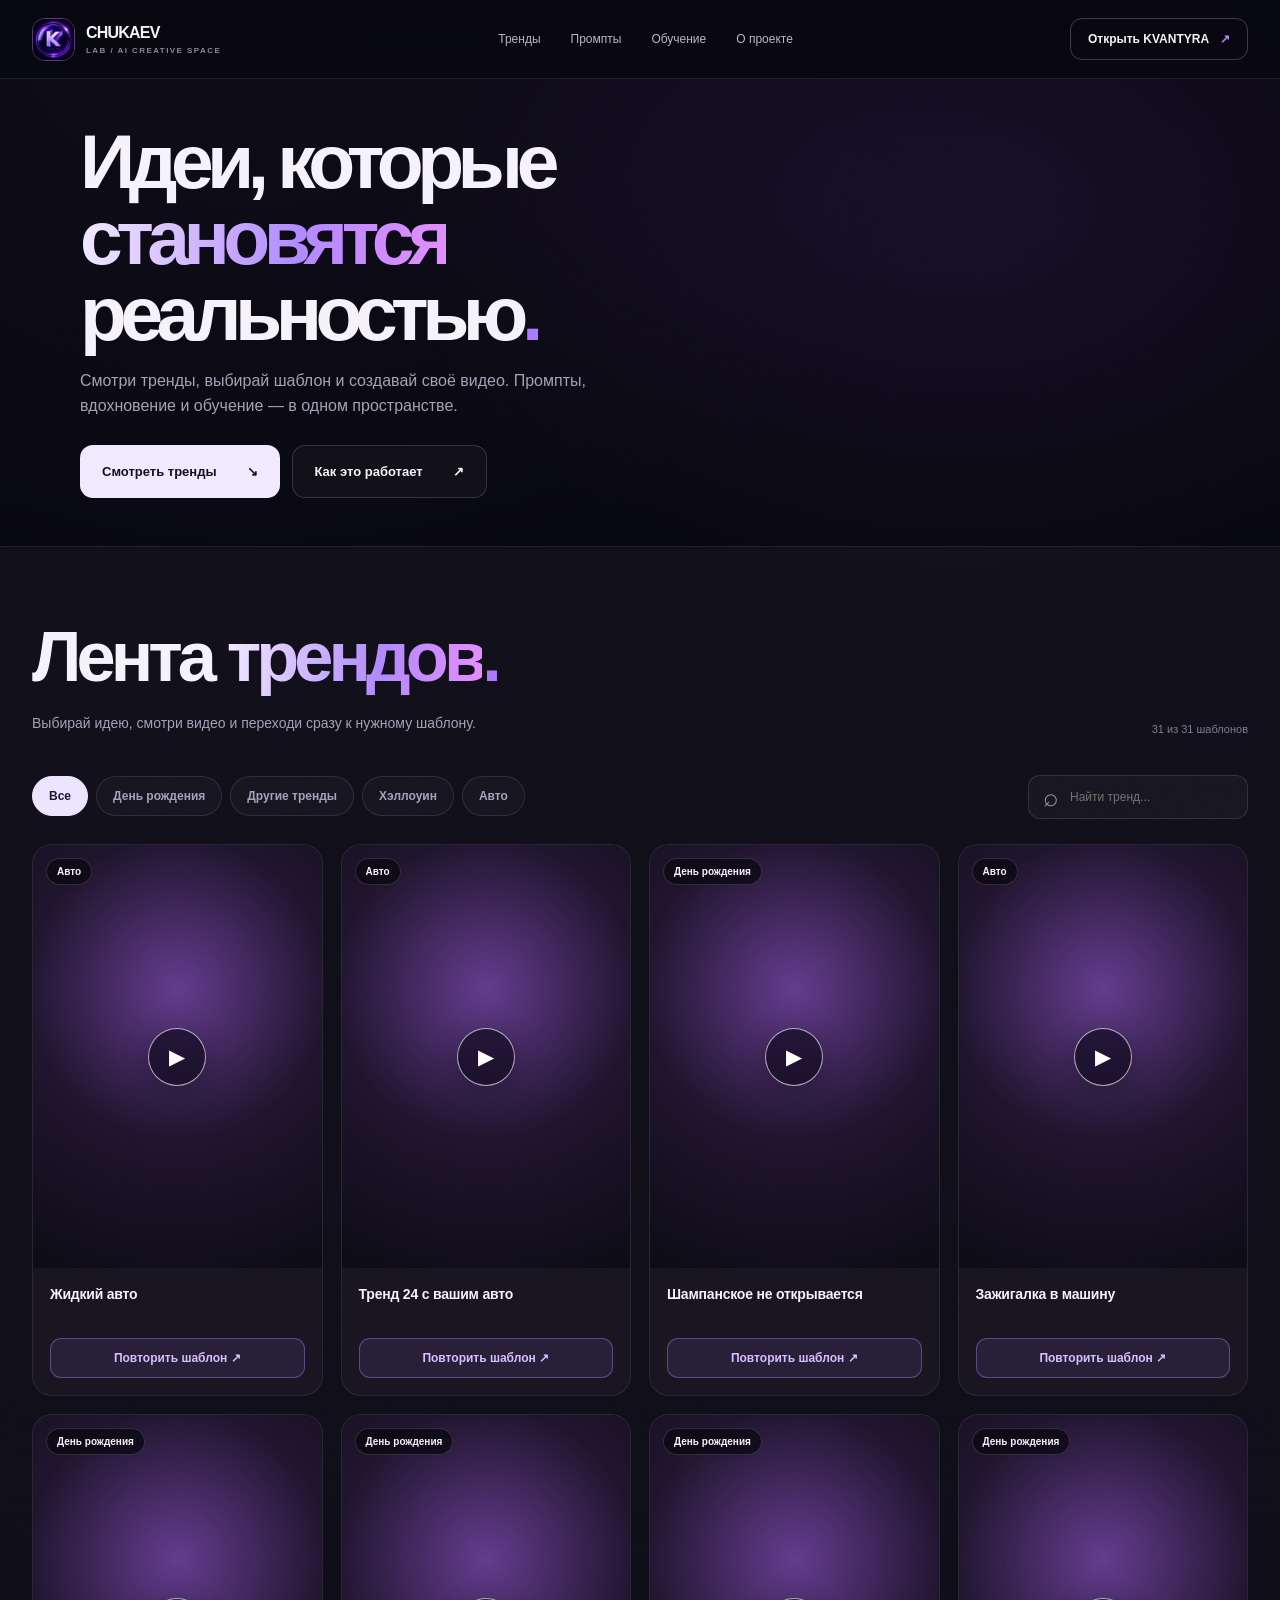
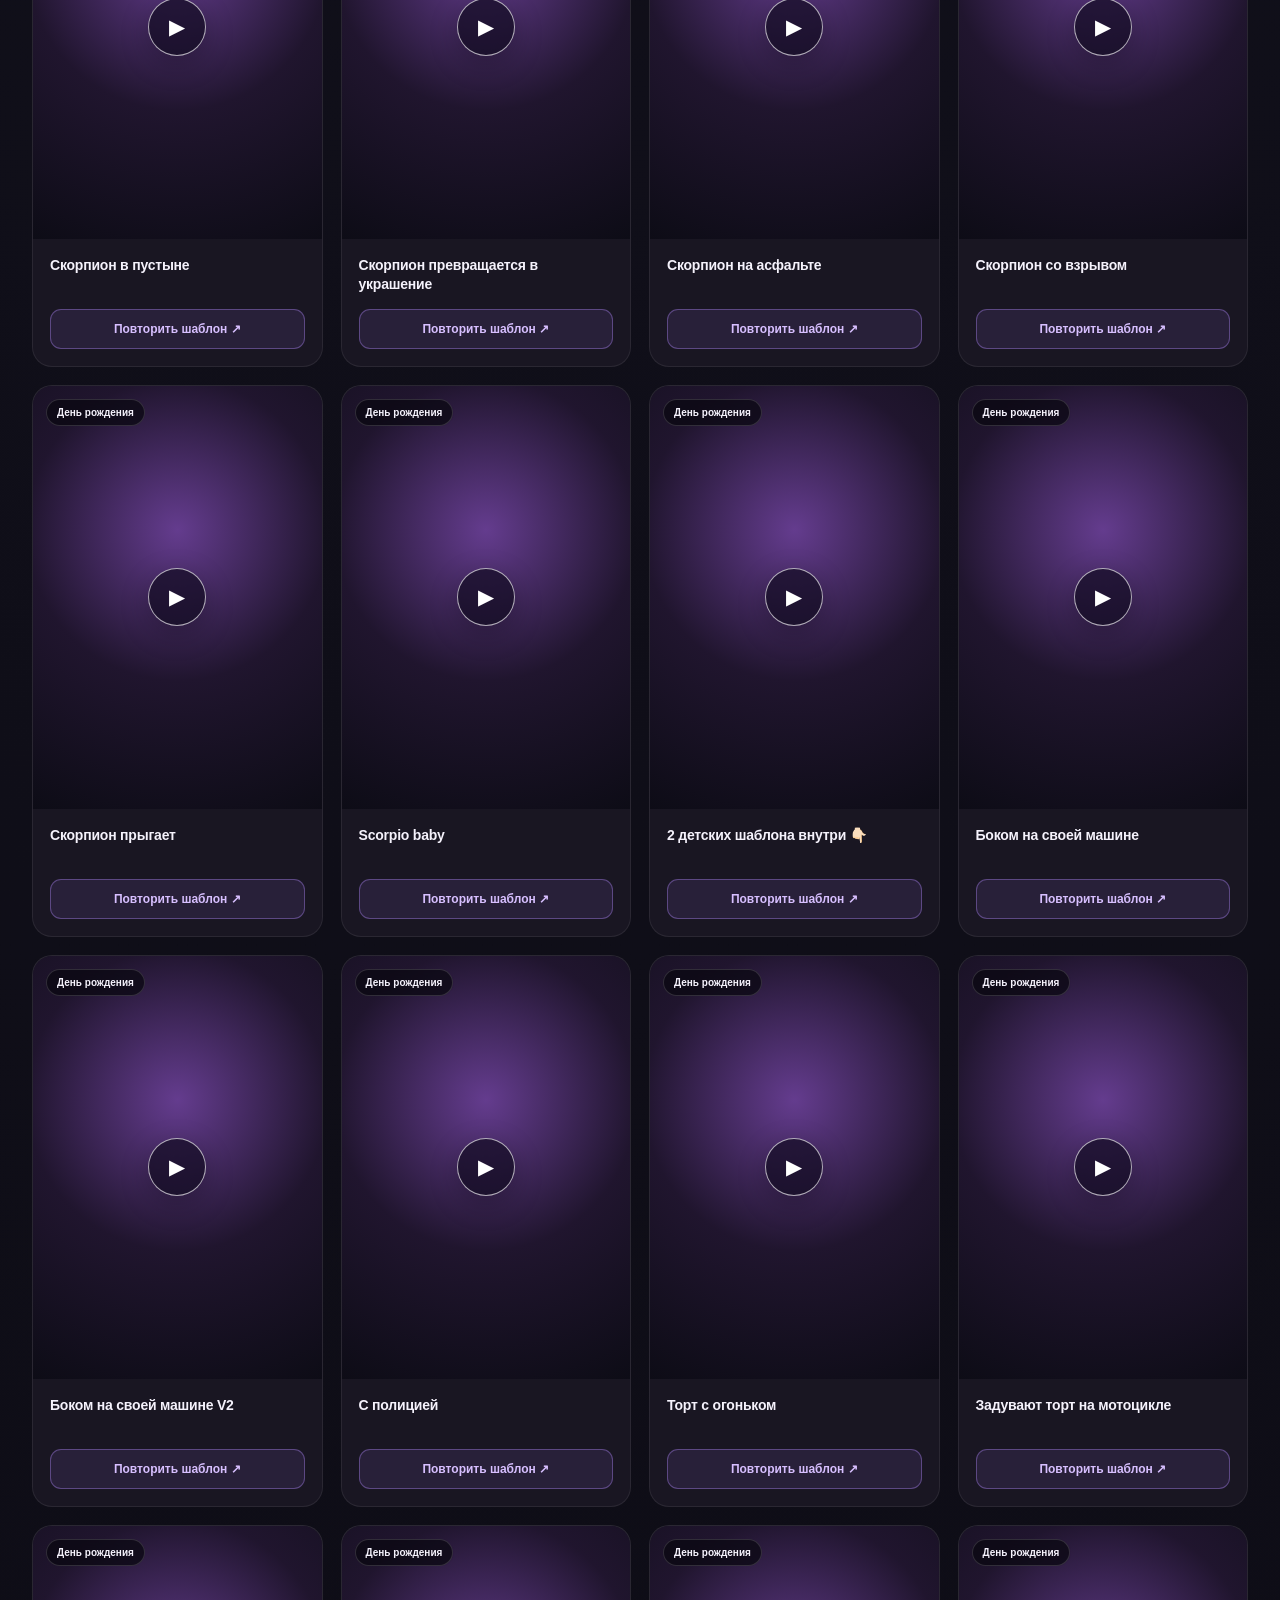
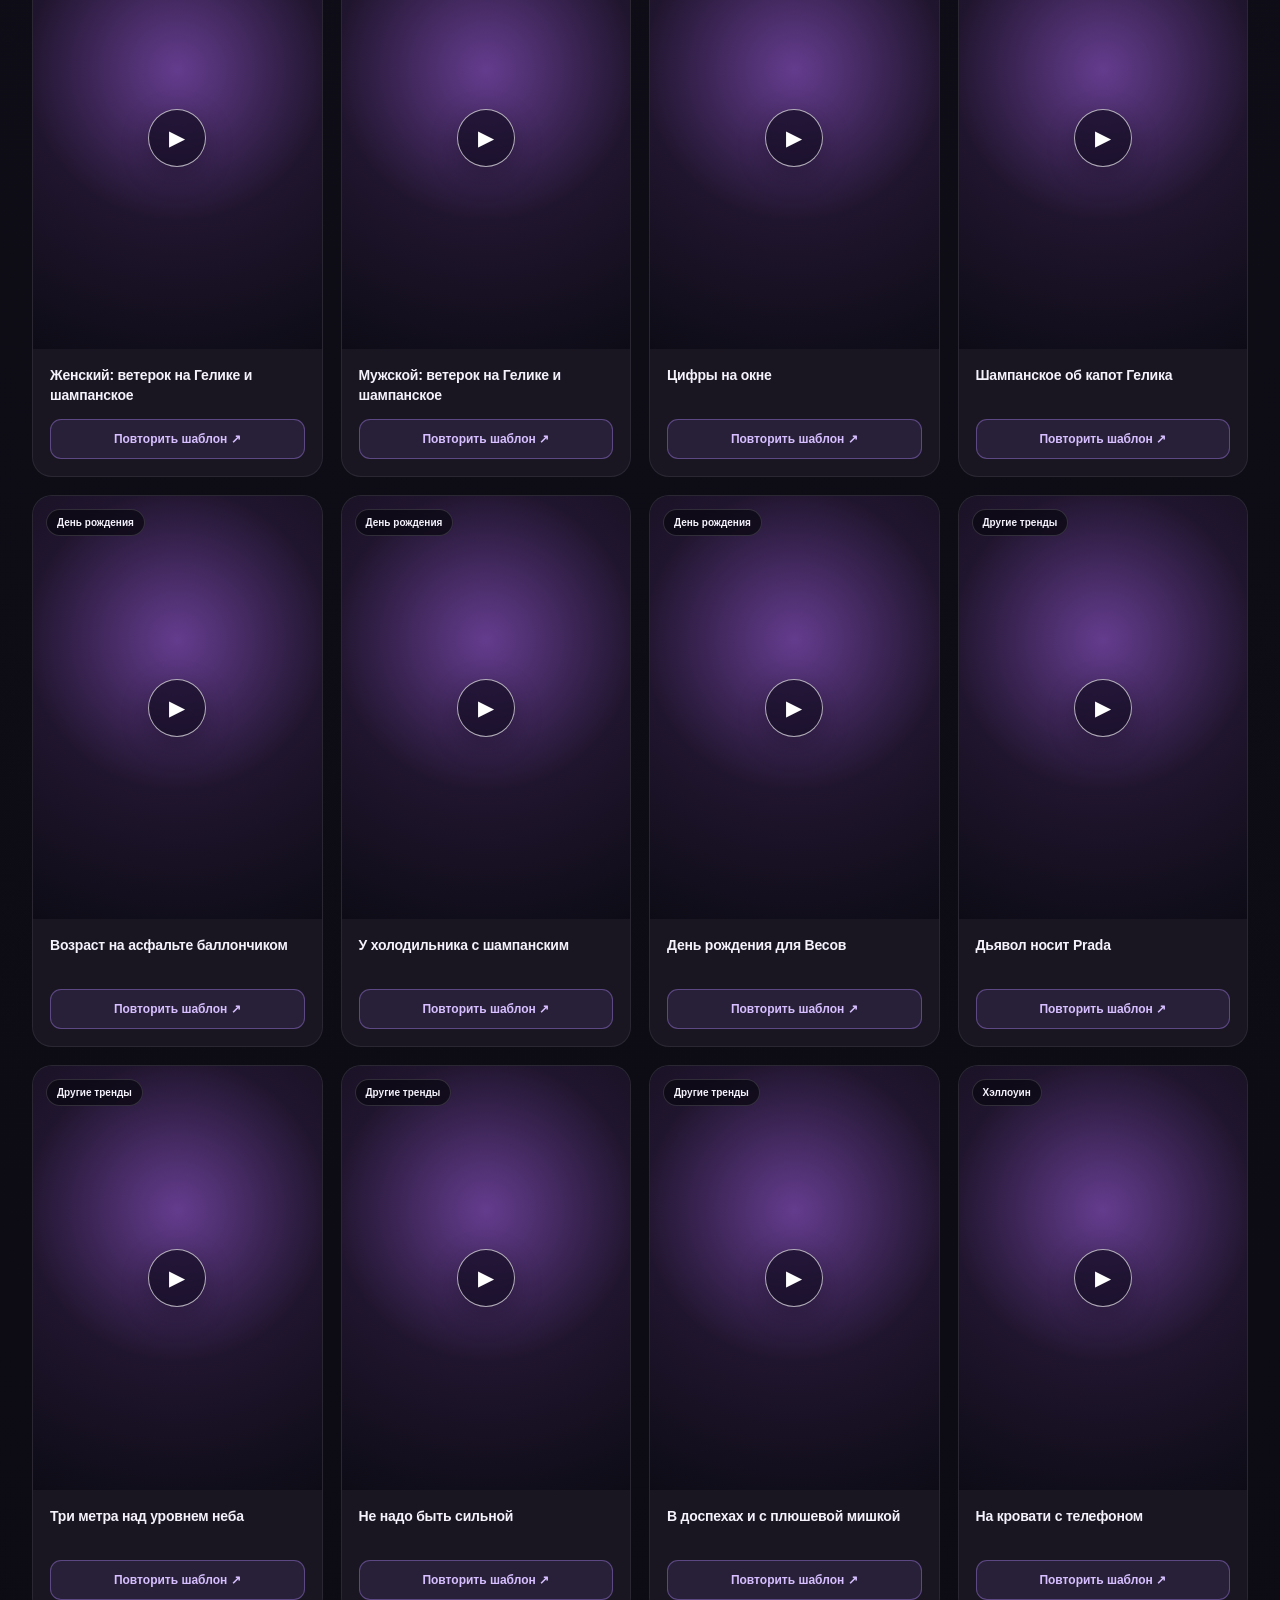
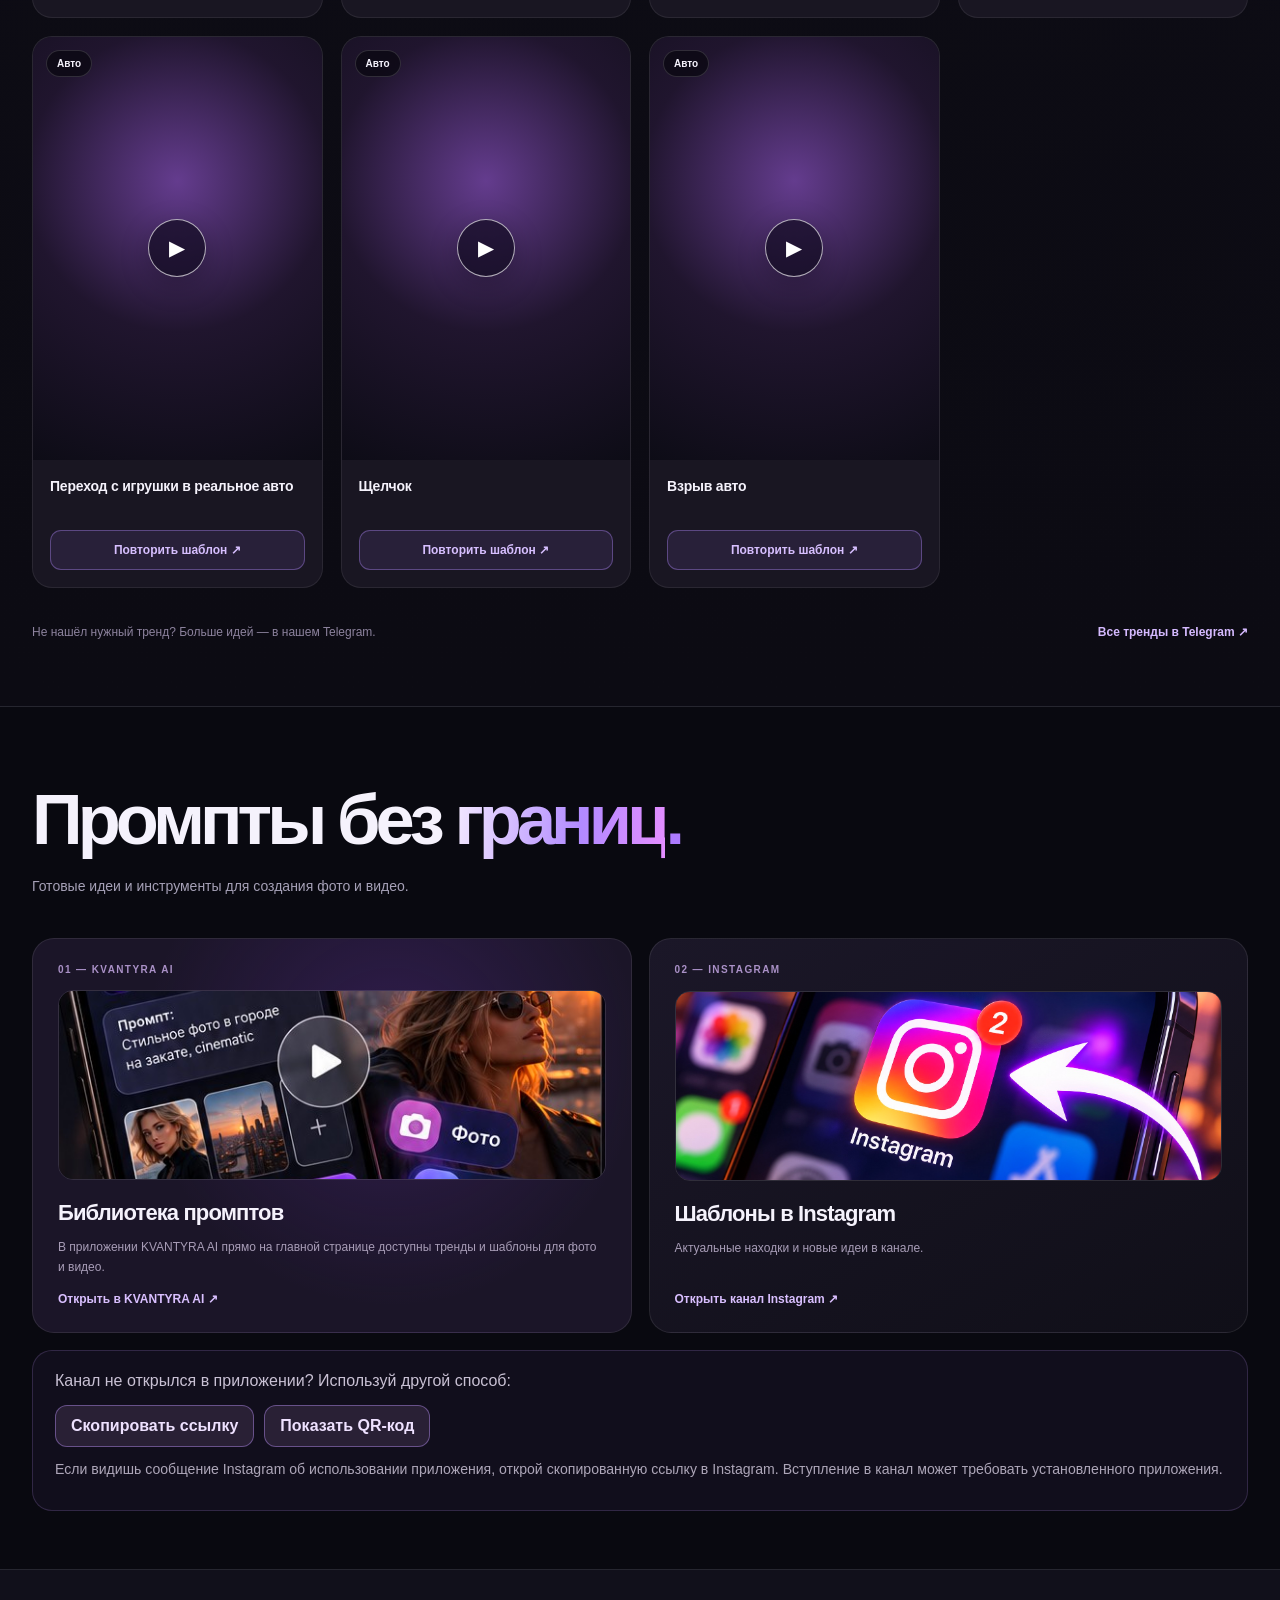
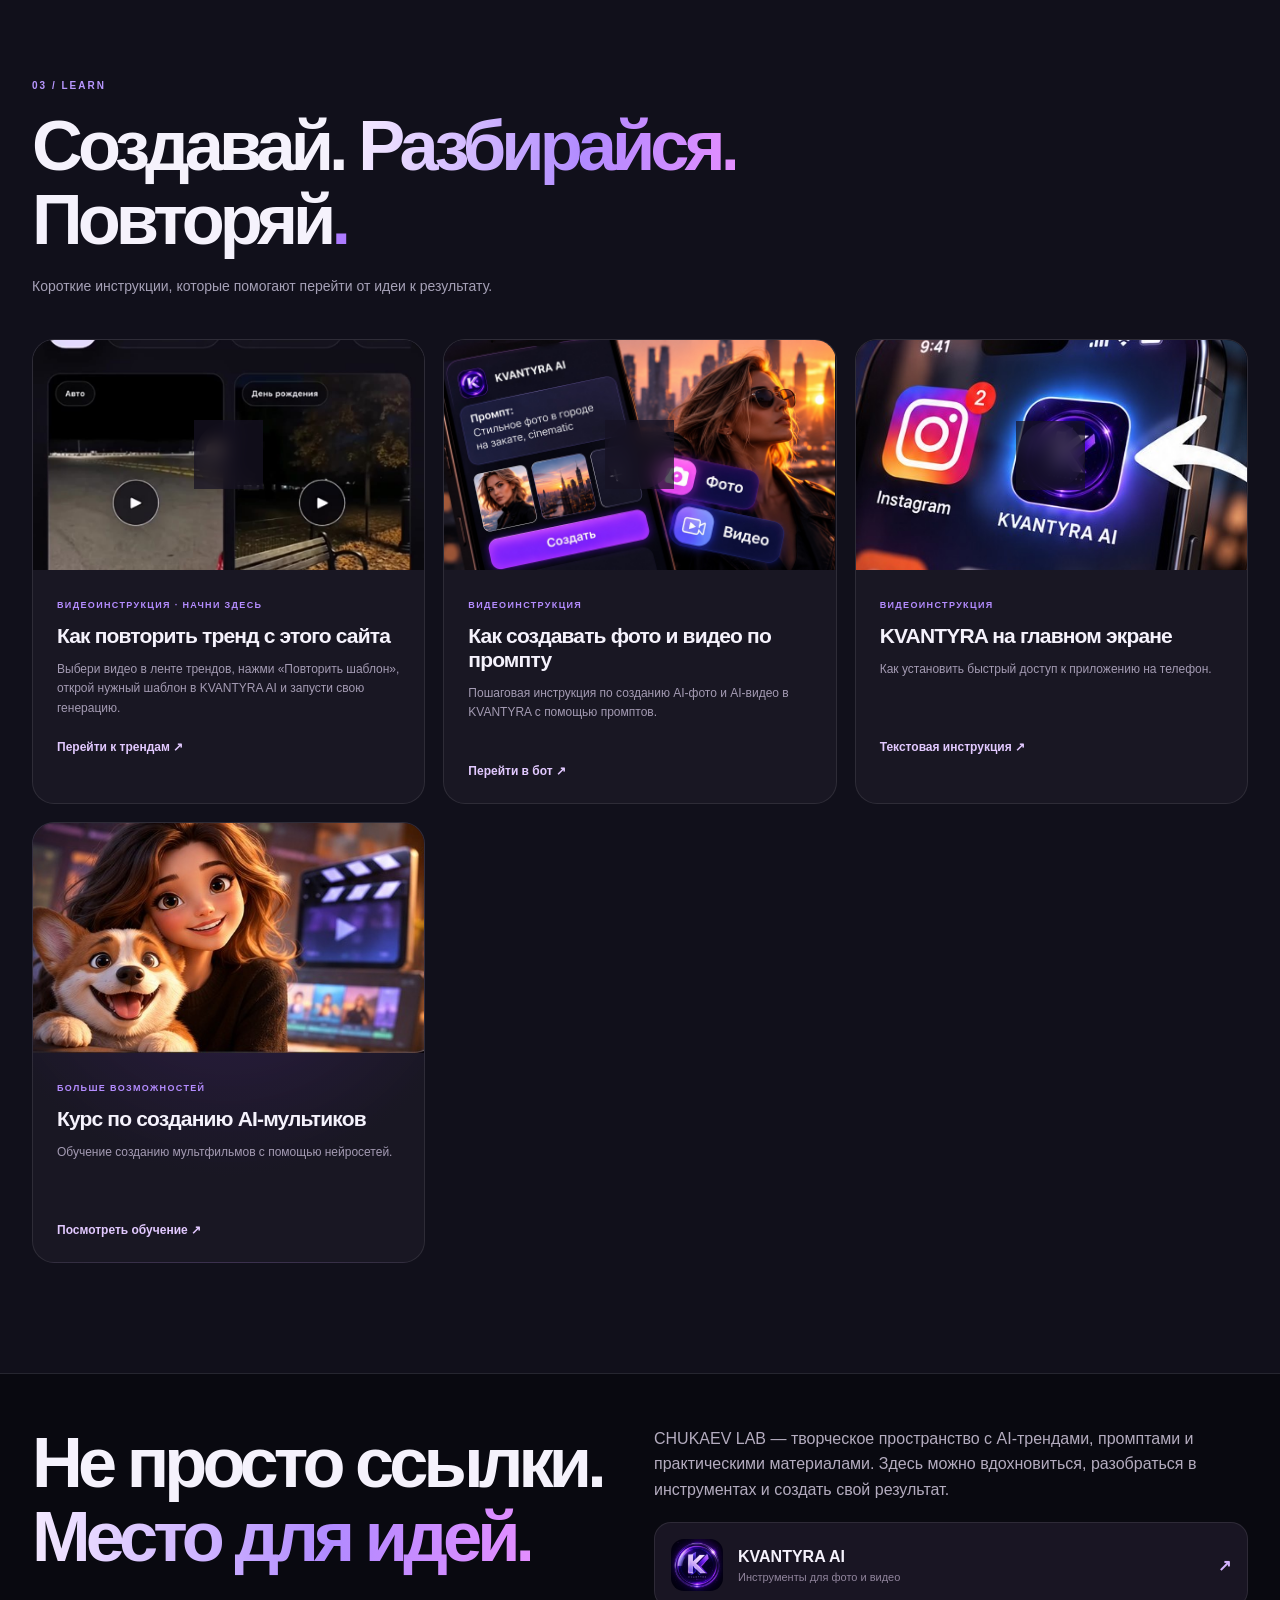
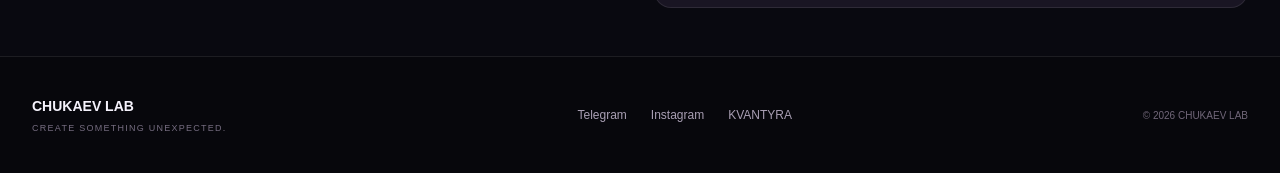
==== commit 5247662b: "Add files via upload" ====
--- a/index.html
+++ b/index.html
@@ -2,7 +2,7 @@
 <header class="header"><div class="container nav"><a class="wordmark" href="#home"><img class="brand-logo" src="assets/brand/kvantyra.png" alt="KVANTYRA AI"><span>CHUKAEV<span class="wordmark-sub">LAB / AI CREATIVE SPACE</span></span></a><nav class="desktop-nav" aria-label="Разделы"><a href="#trends">Тренды</a><a href="#prompts">Промпты</a><a href="#learn">Обучение</a><a href="#about">О проекте</a></nav><a class="nav-cta" href="https://t.me/kvantyra_ai_bot" target="_blank" rel="noopener noreferrer">Открыть KVANTYRA <span>↗</span></a></div></header>
 <main id="home"><section class="hero container"><div class="hero-copy"><h1>Идеи, которые<br><em>становятся</em><br>реальностью<span class="period">.</span></h1><p>Смотри тренды, выбирай шаблон и создавай своё видео. Промпты, вдохновение и обучение — в одном пространстве.</p><div class="hero-actions"><a class="btn btn-light" href="#trends">Смотреть тренды <span>↘</span></a><a class="btn btn-ghost" href="#learn">Как это работает <span>↗</span></a></div></div></section>
 <section class="catalog-section" id="trends"><div class="container"><div class="section-heading"><div><h2>Лента <em>трендов</em><span class="period">.</span></h2><p>Выбирай идею, смотри видео и переходи сразу к нужному шаблону.</p></div><div class="counter" id="counter">Каталог шаблонов</div></div><div class="catalog-tools"><div class="filters" id="filters" aria-label="Категории"></div><label class="search"><span aria-hidden="true">⌕</span><input id="search" type="search" placeholder="Найти тренд..." autocomplete="off" aria-label="Поиск шаблонов"></label></div><div id="catalog" class="catalog" aria-live="polite"></div><p id="empty" class="empty" hidden>Ничего не найдено. Попробуй другую категорию или запрос.</p><div class="catalog-footer"><p>Не нашёл нужный тренд? Больше идей — в нашем Telegram.</p><a href="https://t.me/ai_prompts_chukaev/4358" target="_blank" rel="noopener noreferrer">Все тренды в Telegram ↗</a></div></div></section>
-<section class="prompts-section container" id="prompts"><div class="section-heading"><div><h2>Промпты без <em>границ</em><span class="period">.</span></h2><p>Готовые идеи и инструменты для создания фото и видео.</p></div></div><div class="feature-grid feature-grid-two"><a class="feature feature-main" href="https://t.me/kvantyra_ai_bot?startapp" target="_blank" rel="noopener noreferrer"><span class="feature-index">01 — KVANTYRA AI</span><img class="feature-photo" src="assets/brand/prompts-vivid.jpg" alt="Создание AI-фото и видео по промптам" loading="lazy"><div><h3>Библиотека промптов</h3><p>В приложении KVANTYRA AI прямо на главной странице доступны тренды и шаблоны для фото и видео.</p><span class="feature-link">Открыть в KVANTYRA AI ↗</span></div></a><a class="feature" href="https://www.instagram.com/channel/qYfP7tu4u8NRN8SK/" target="_blank" rel="noopener noreferrer"><span class="feature-index">02 — INSTAGRAM</span><img class="feature-photo" src="assets/brand/community-vivid.jpg" alt="Instagram — идеи и новые шаблоны" loading="lazy"><div><h3>Шаблоны в Instagram</h3><p>Актуальные находки и новые идеи в канале.</p><span class="feature-link">Перейти в канал ↗</span></div></a></div></section>
+<section class="prompts-section container" id="prompts"><div class="section-heading"><div><h2>Промпты без <em>границ</em><span class="period">.</span></h2><p>Готовые идеи и инструменты для создания фото и видео.</p></div></div><div class="feature-grid feature-grid-two"><a class="feature feature-main" href="https://t.me/kvantyra_ai_bot?startapp" target="_blank" rel="noopener noreferrer"><span class="feature-index">01 — KVANTYRA AI</span><img class="feature-photo" src="assets/brand/prompts-vivid.jpg" alt="Создание AI-фото и видео по промптам" loading="lazy"><div><h3>Библиотека промптов</h3><p>В приложении KVANTYRA AI прямо на главной странице доступны тренды и шаблоны для фото и видео.</p><span class="feature-link">Открыть в KVANTYRA AI ↗</span></div></a><a class="feature" href="https://www.instagram.com/channel/qYfP7tu4u8NRN8SK/" target="_blank" rel="noopener noreferrer"><span class="feature-index">02 — INSTAGRAM</span><img class="feature-photo" src="assets/brand/community-vivid.jpg" alt="Instagram — идеи и новые шаблоны" loading="lazy"><div><h3>Шаблоны в Instagram</h3><p>Актуальные находки и новые идеи в канале.</p><span class="feature-link">Открыть канал Instagram ↗</span></div></a><div class="instagram-help"><p>Канал не открылся в приложении? Используй другой способ:</p><div class="instagram-help-actions"><button type="button" id="ig-copy-link">Скопировать ссылку</button><button type="button" id="ig-show-qr" aria-expanded="false" aria-controls="ig-qr-panel">Показать QR-код</button></div><div id="ig-qr-panel" class="instagram-qr-panel" hidden><img src="assets/brand/instagram-channel-qr.jpg" alt="QR-код для вступления в Instagram-канал Промпты тут" loading="lazy"><p>Отсканируй код камерой другого телефона или сохрани изображение. На iPhone также можно открыть сохранённый QR-код в «Фото» и удержать палец на коде.</p></div><p class="instagram-help-note">Если видишь сообщение Instagram об использовании приложения, открой скопированную ссылку в Instagram. Вступление в канал может требовать установленного приложения.</p><span id="ig-copy-status" class="instagram-copy-status" role="status" aria-live="polite"></span></div></div></section>
 <section class="learn-section" id="learn"><div class="container"><div class="section-heading"><div><div class="eyebrow">03 / LEARN</div><h2>Создавай. <em>Разбирайся.</em><br>Повторяй<span class="period">.</span></h2><p>Короткие инструкции, которые помогают перейти от идеи к результату.</p></div></div><div class="lesson-grid"><article class="lesson"><div class="lesson-video"><video preload="metadata" poster="assets/brand/site-guide-frame.jpg"><source src="assets/videos/site-template-guide.mp4" type="video/mp4"></video><button type="button" class="lesson-launch" aria-label="Открыть видео на весь экран">▶</button></div><div class="lesson-body"><span>ВИДЕОИНСТРУКЦИЯ · НАЧНИ ЗДЕСЬ</span><h3>Как повторить тренд с этого сайта</h3><p>Выбери видео в ленте трендов, нажми «Повторить шаблон», открой нужный шаблон в KVANTYRA AI и запусти свою генерацию.</p><a href="#trends">Перейти к трендам ↗</a></div></article><article class="lesson"><div class="lesson-video"><video preload="metadata" poster="assets/brand/prompt-guide-vivid.jpg"><source src="assets/videos/kvantyra-guide.mp4" type="video/mp4"></video><button type="button" class="lesson-launch" aria-label="Открыть видео на весь экран">▶</button></div><div class="lesson-body"><span>ВИДЕОИНСТРУКЦИЯ</span><h3>Как создавать фото и видео по промпту</h3><p>Пошаговая инструкция по созданию AI-фото и AI-видео в KVANTYRA с помощью промптов.</p><a href="https://t.me/kvantyra_ai_bot" target="_blank" rel="noopener noreferrer">Перейти в бот ↗</a></div></article><article class="lesson"><div class="lesson-video"><video preload="metadata" poster="assets/brand/install-vivid.jpg"><source src="assets/videos/kvantyra-install.mp4" type="video/mp4"></video><button type="button" class="lesson-launch" aria-label="Открыть видео на весь экран">▶</button></div><div class="lesson-body"><span>ВИДЕОИНСТРУКЦИЯ</span><h3>KVANTYRA на главном экране</h3><p>Как установить быстрый доступ к приложению на телефон.</p><a href="https://t.me/ai_prompts_chukaev/3218?single" target="_blank" rel="noopener noreferrer">Текстовая инструкция ↗</a></div></article><article class="lesson lesson-special"><img class="special-photo" src="assets/brand/cartoons-clean.jpg" alt="Иллюстрация курса по созданию мультфильмов" loading="lazy"><div class="lesson-body"><span>БОЛЬШЕ ВОЗМОЖНОСТЕЙ</span><h3>Курс по созданию AI-мультиков</h3><p>Обучение созданию мультфильмов с помощью нейросетей.</p><a href="https://t.me/tribute/app?startapp=sXKC" target="_blank" rel="noopener noreferrer">Посмотреть обучение ↗</a></div></article></div></div></section>
 <section class="about-section container" id="about"><div><h2>Не просто ссылки.<br><em>Место для идей.</em></h2></div><div class="about-right"><p>CHUKAEV LAB — творческое пространство с AI-трендами, промптами и практическими материалами. Здесь можно вдохновиться, разобраться в инструментах и создать свой результат.</p><a class="about-product" href="https://t.me/kvantyra_ai_bot" target="_blank" rel="noopener noreferrer"><img src="assets/brand/kvantyra.png" alt="Логотип KVANTYRA AI"><span><strong>KVANTYRA AI</strong><small>Инструменты для фото и видео</small></span><b>↗</b></a></div></section></main>
 <footer class="footer"><div class="container footer-inner"><div><strong>CHUKAEV LAB</strong><span>CREATE SOMETHING UNEXPECTED.</span></div><div class="footer-links"><a href="https://t.me/ai_prompts_chukaev" target="_blank" rel="noopener noreferrer">Telegram</a><a href="https://www.instagram.com/channel/qYfP7tu4u8NRN8SK/" target="_blank" rel="noopener noreferrer">Instagram</a><a href="https://t.me/kvantyra_ai_bot" target="_blank" rel="noopener noreferrer">KVANTYRA</a></div><small>© 2026 CHUKAEV LAB</small></div></footer><script src="app.js" defer></script><script>
--- a/styles.css
+++ b/styles.css
@@ -75,3 +75,7 @@
 .lesson-video video::-webkit-media-controls{display:none!important}
 .lesson-video video::-webkit-media-controls-start-playback-button{display:none!important}
 .lesson-special .special-photo{object-position:center center}
+
+/* Instagram channel fallback controls */
+.instagram-help{grid-column:1/-1;margin-top:0;padding:18px 22px;border:1px solid rgba(189,151,244,.19);border-radius:20px;background:rgba(157,106,225,.055);color:#c9c1d4}
+.instagram-help>p{margin:0 0 12px;line-height:1.5}.instagram-help-actions{display:flex;gap:10px;flex-wrap:wrap}.instagram-help-actions button{appearance:none;border:1px solid rgba(191,148,255,.42);border-radius:12px;background:#292035;color:#eee1ff;padding:11px 15px;font:inherit;font-weight:650;cursor:pointer}.instagram-help-actions button:focus-visible{outline:2px solid #c89aff;outline-offset:3px}.instagram-qr-panel{margin-top:16px;max-width:380px}.instagram-qr-panel[hidden]{display:none}.instagram-qr-panel img{display:block;width:100%;max-width:320px;height:auto;border-radius:14px}.instagram-qr-panel p{font-size:.9rem;line-height:1.55}.instagram-help .instagram-help-note{margin-top:12px;font-size:.88rem;opacity:.85}.instagram-copy-status{display:block;margin-top:7px;font-size:.9rem;color:#d4b3ff}
